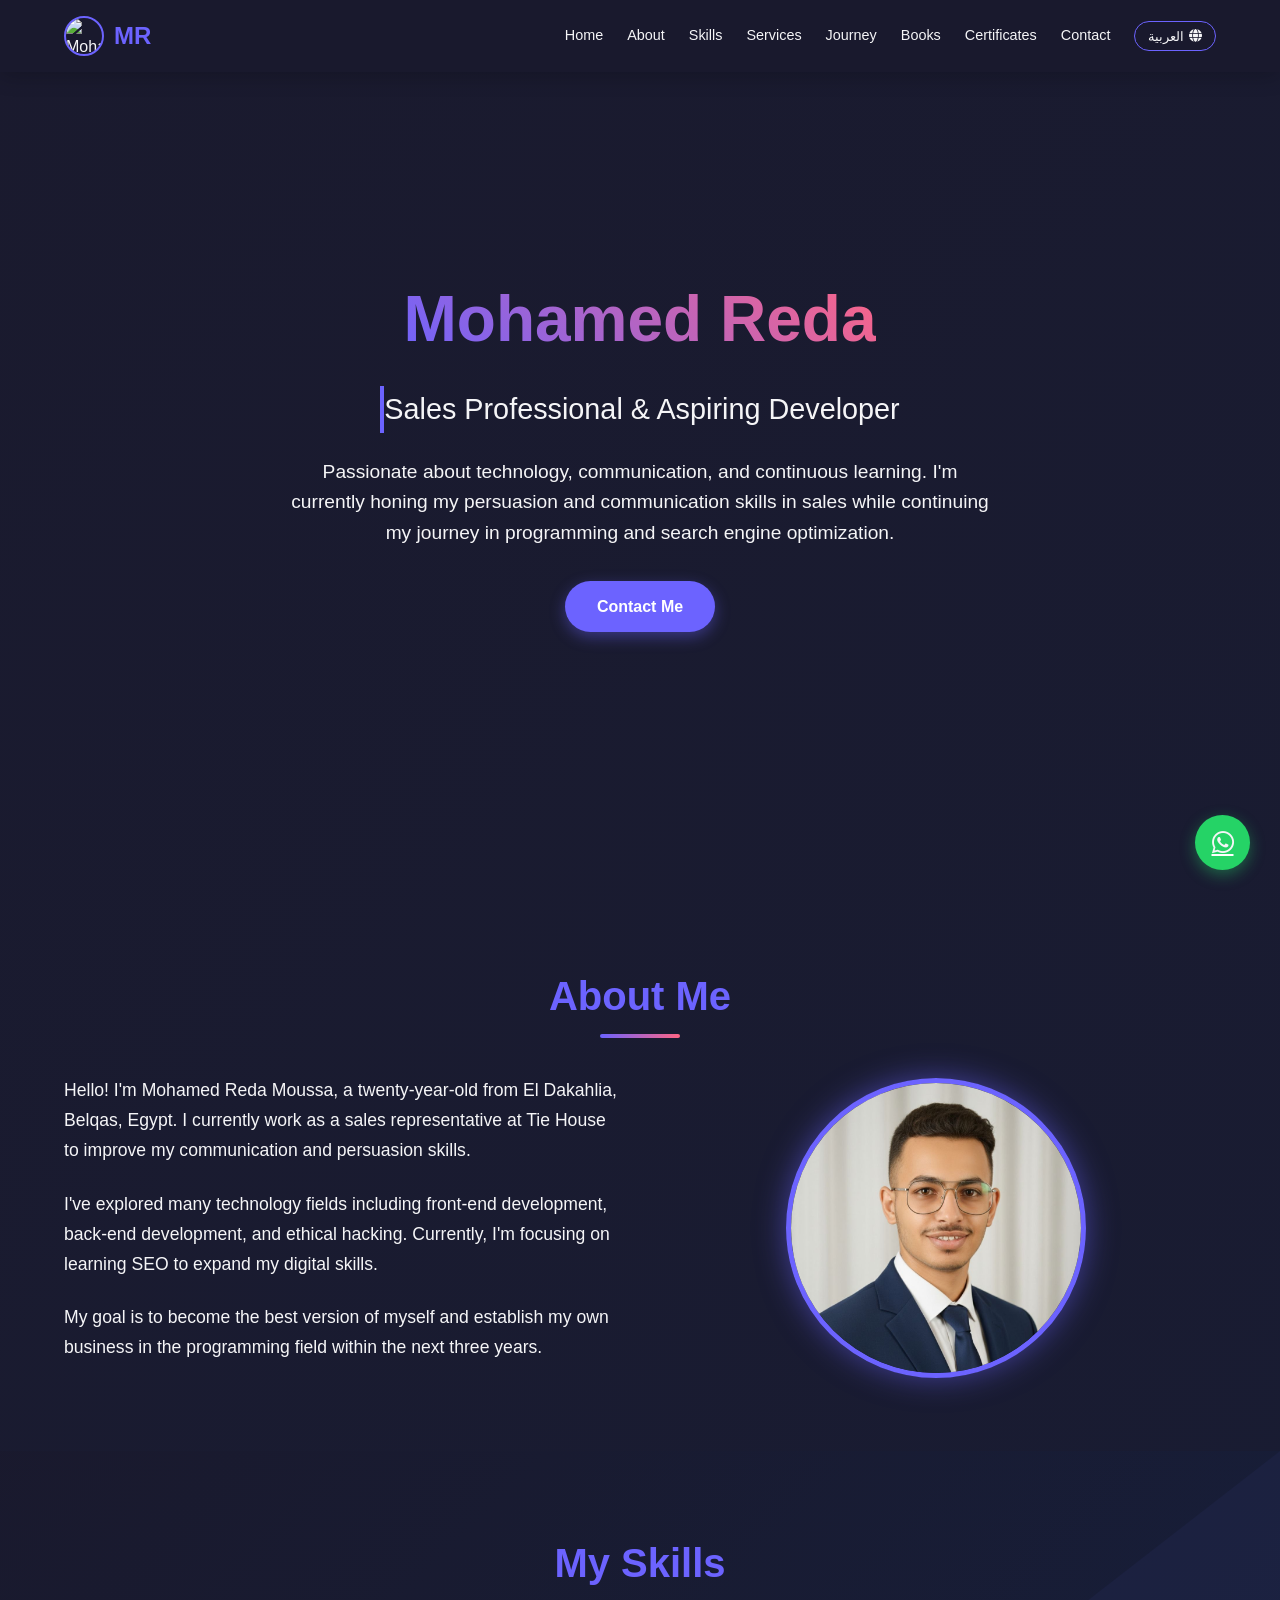
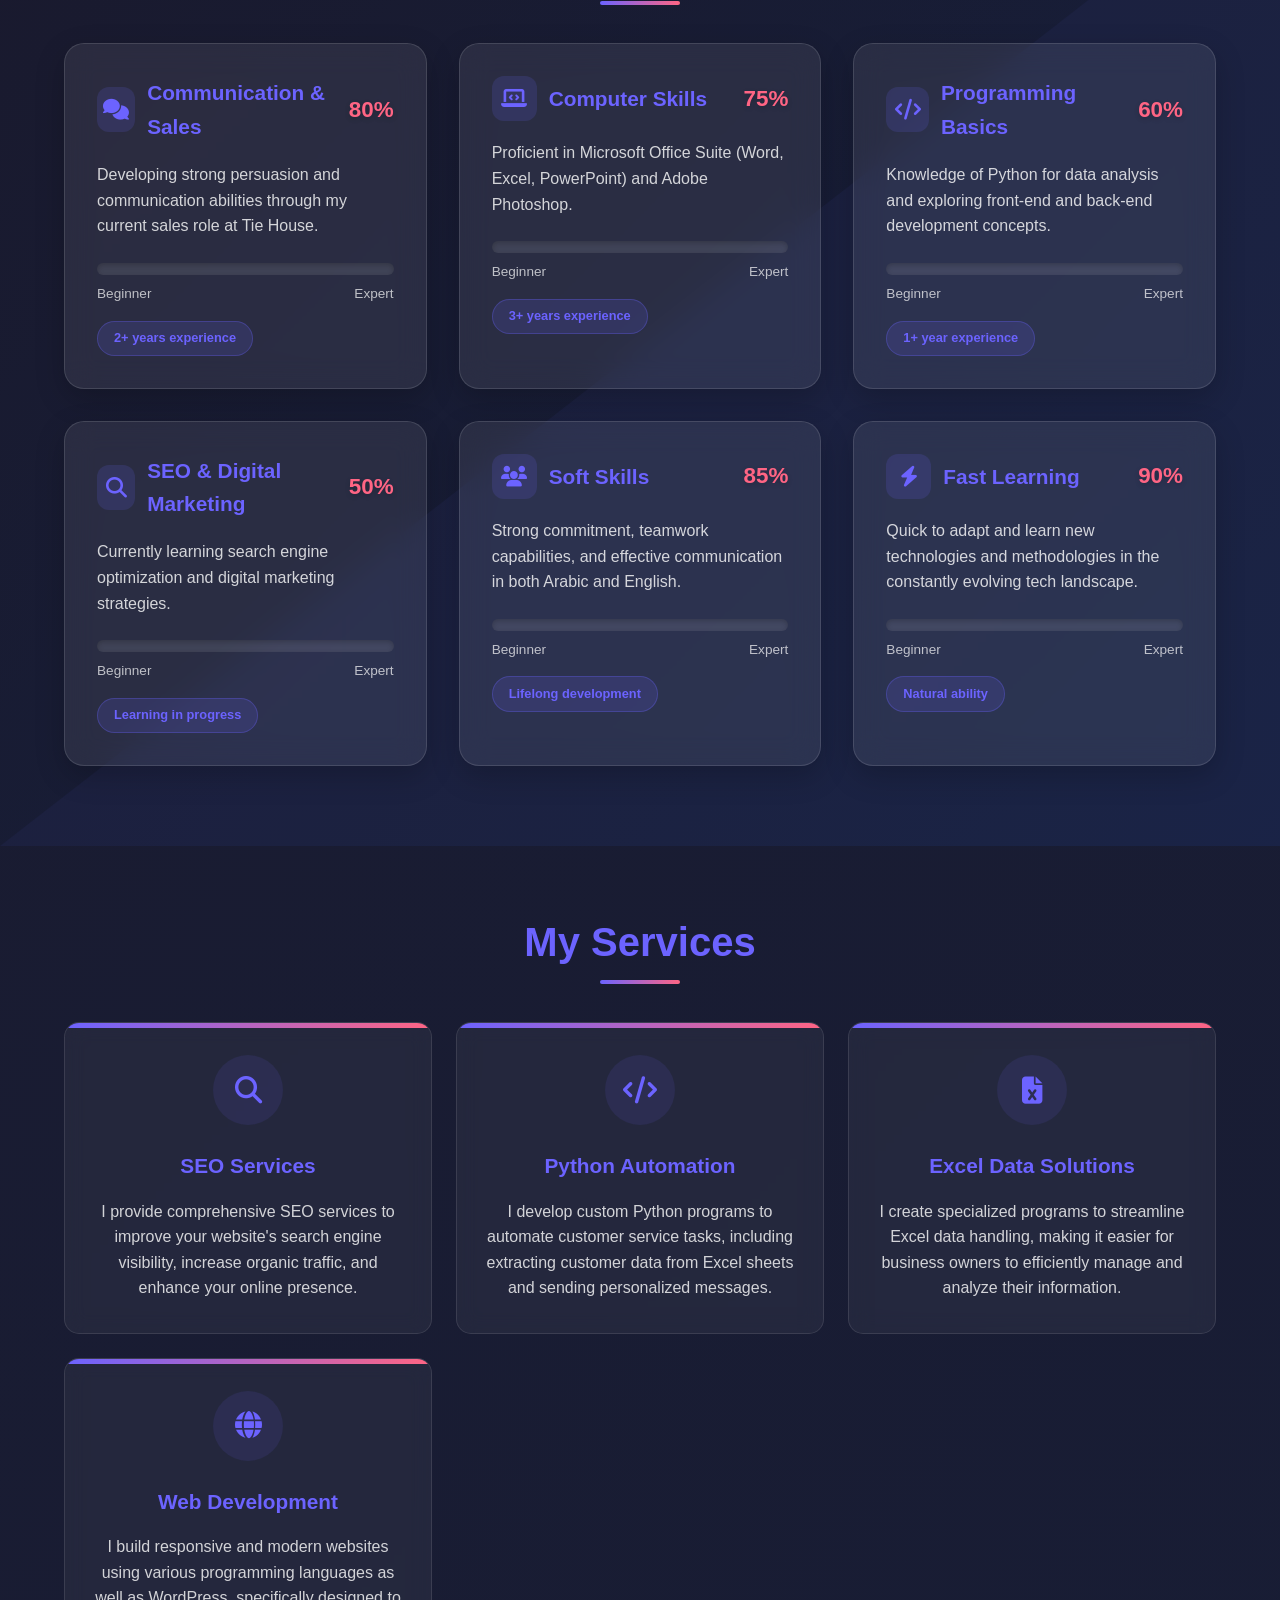
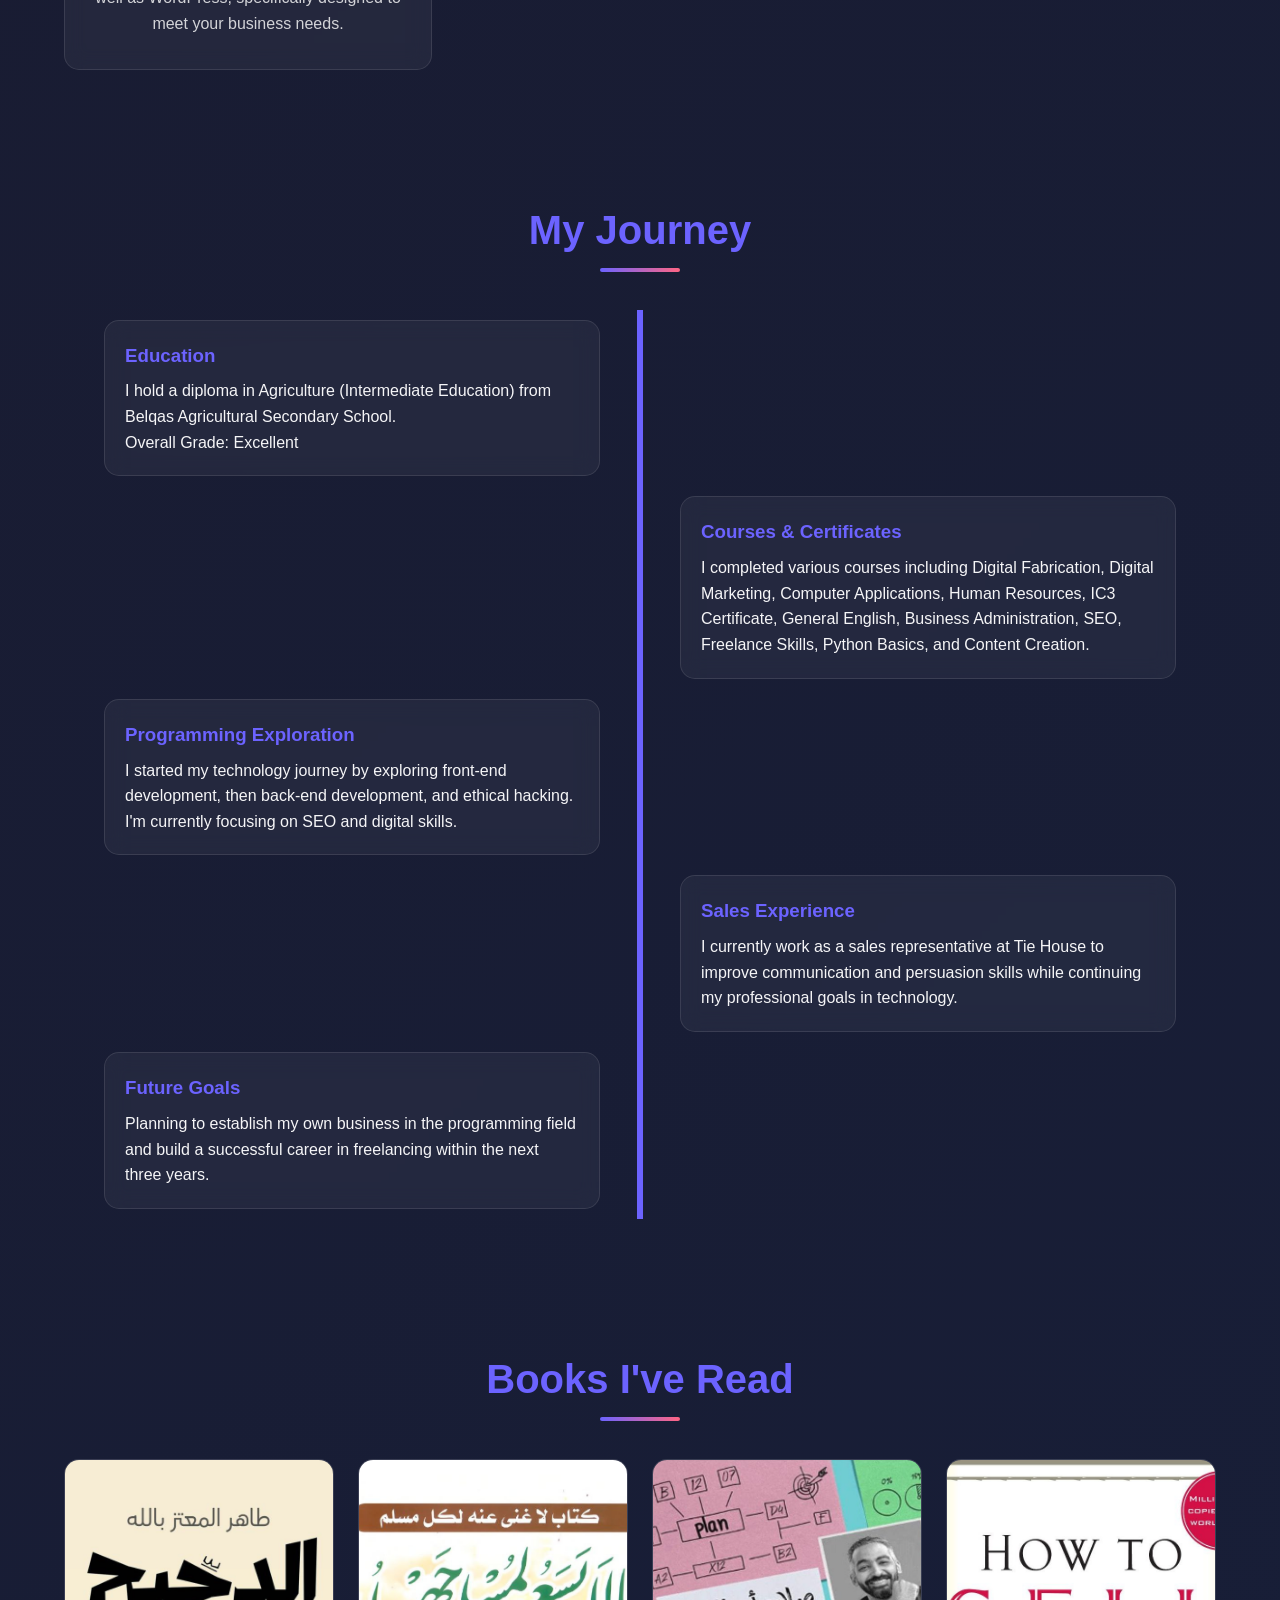
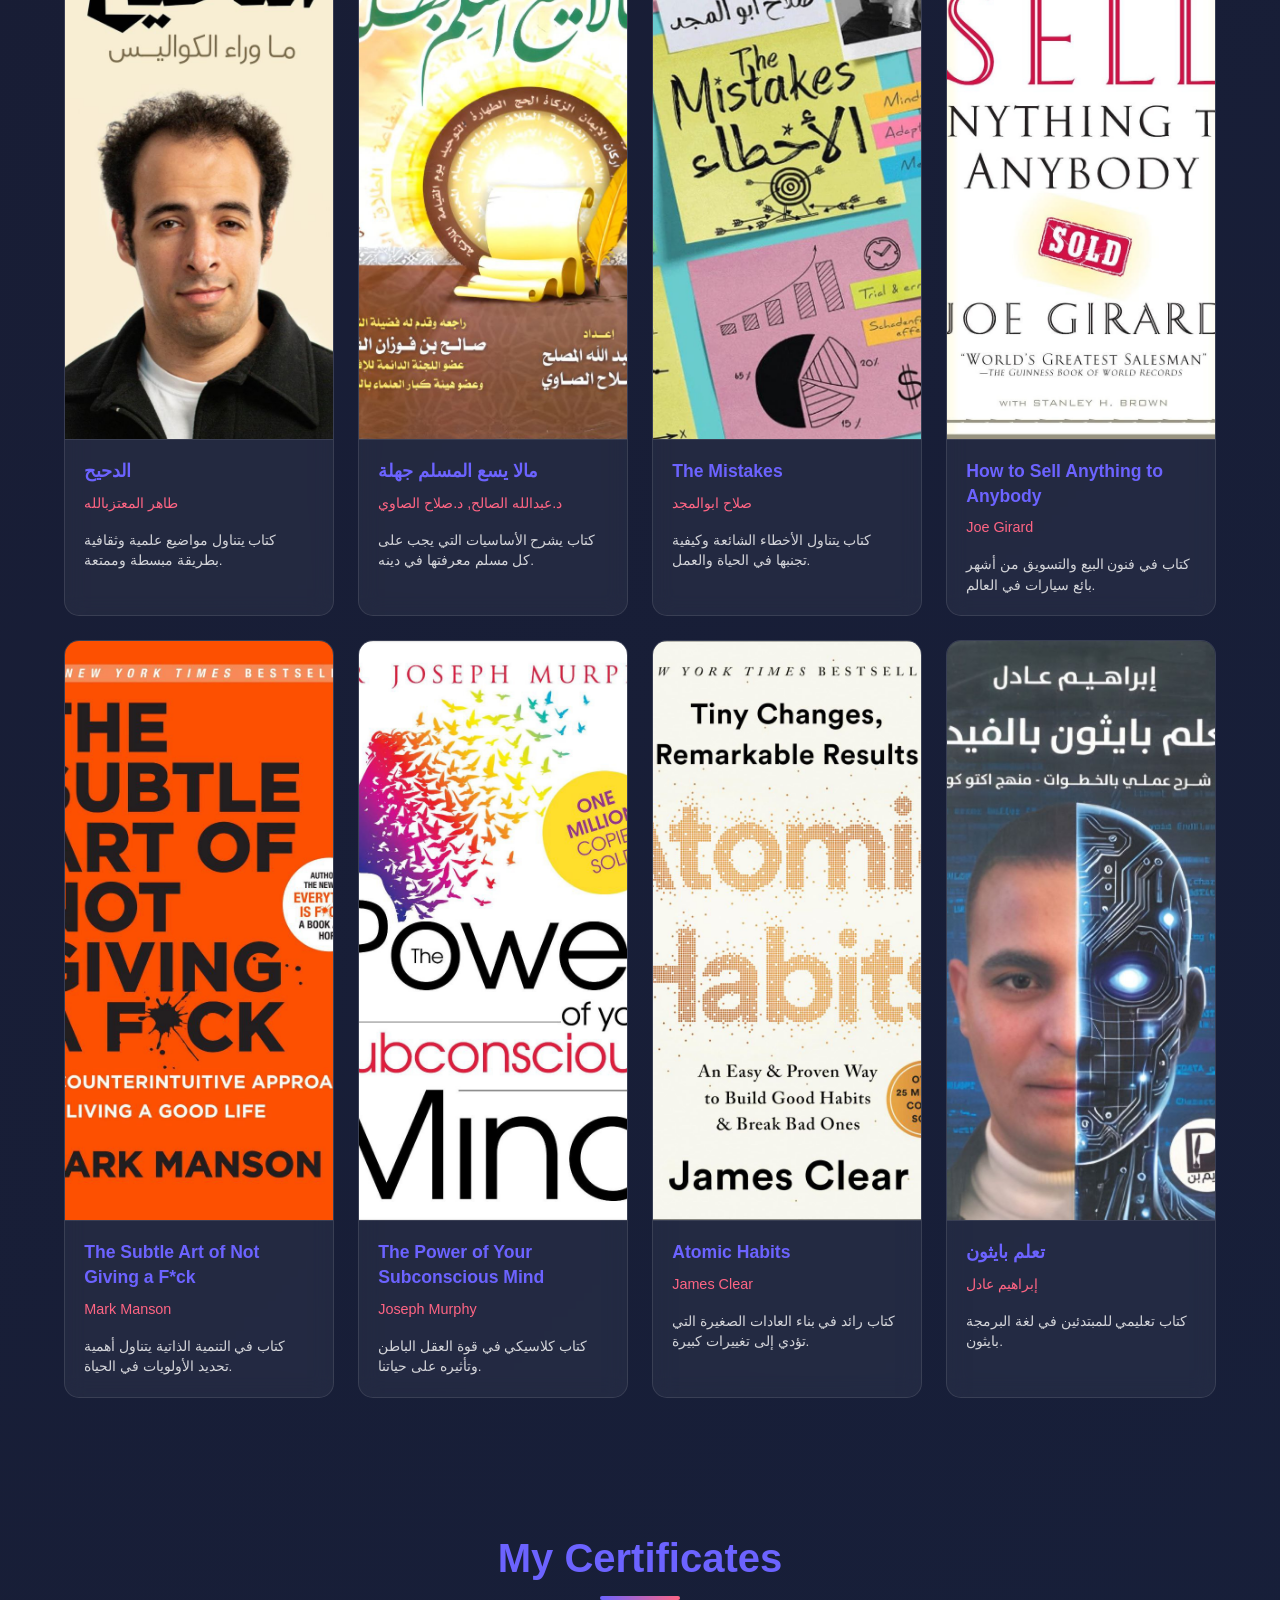
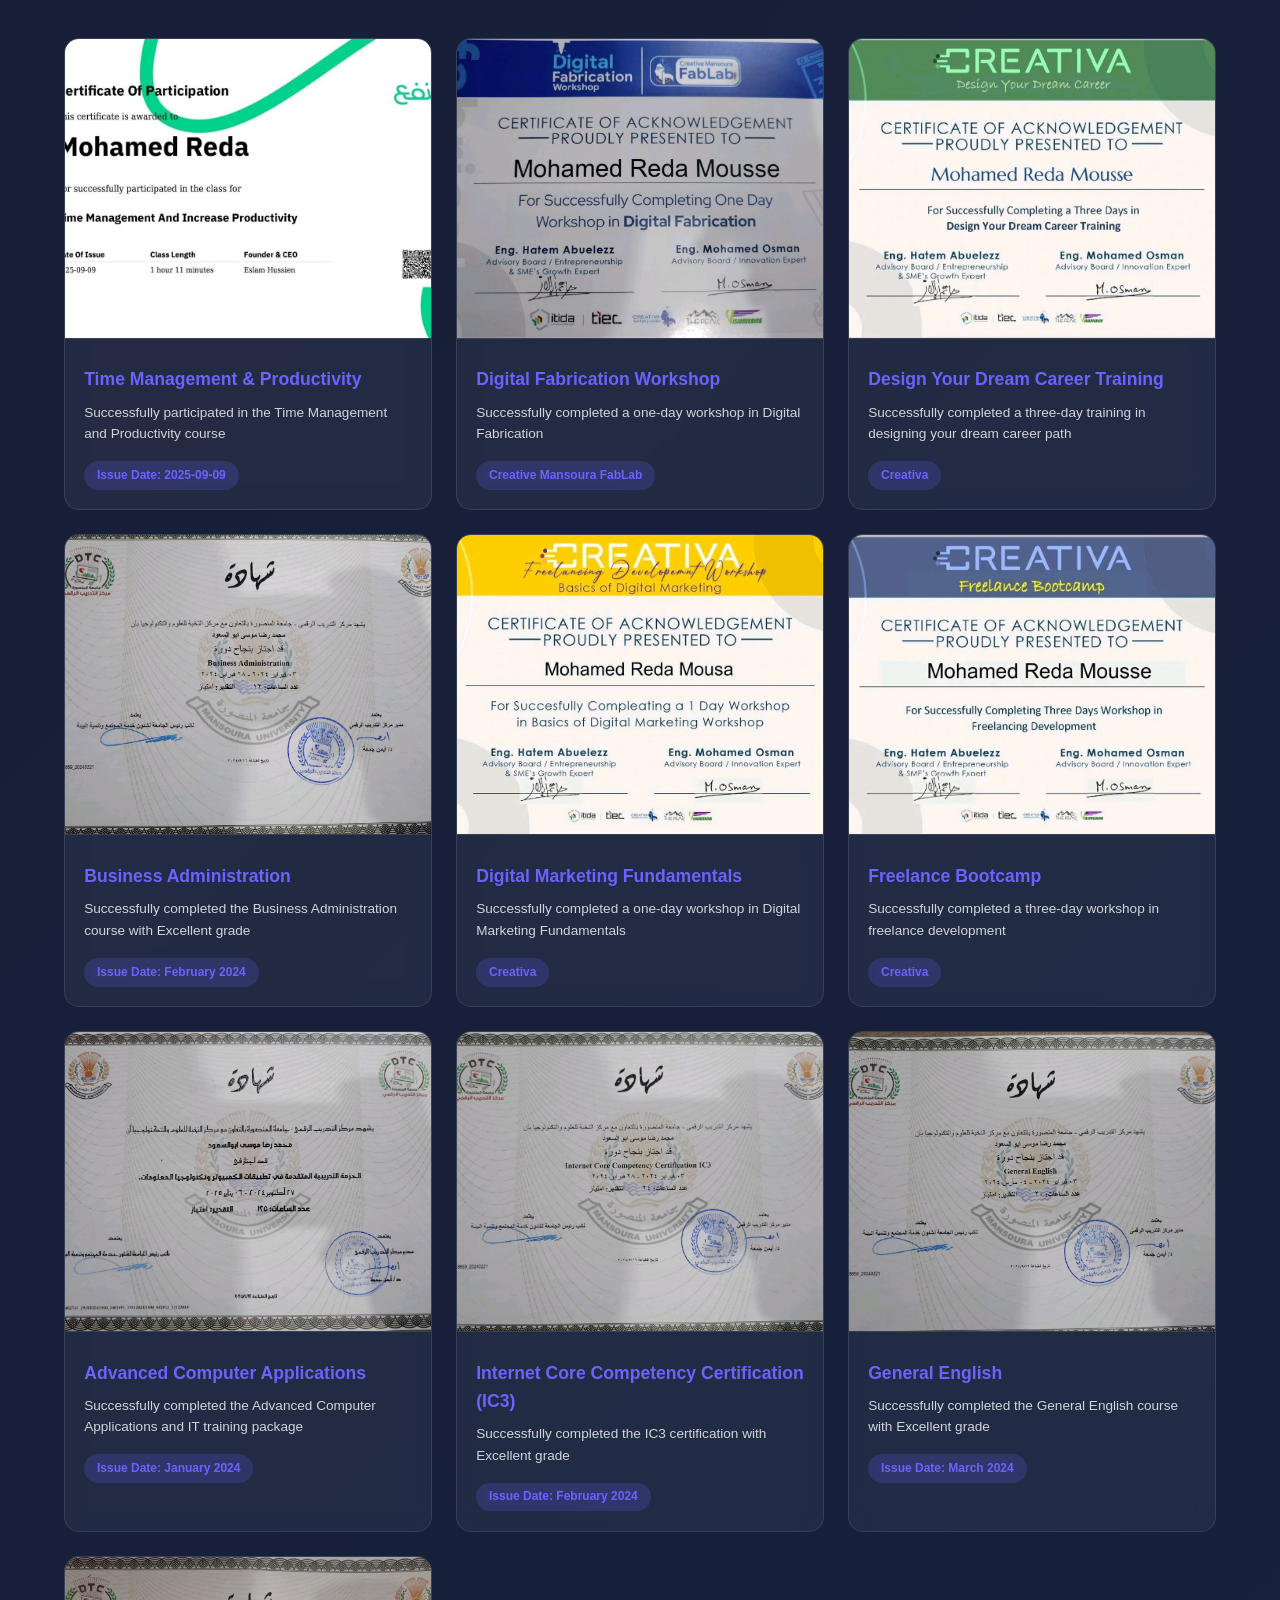
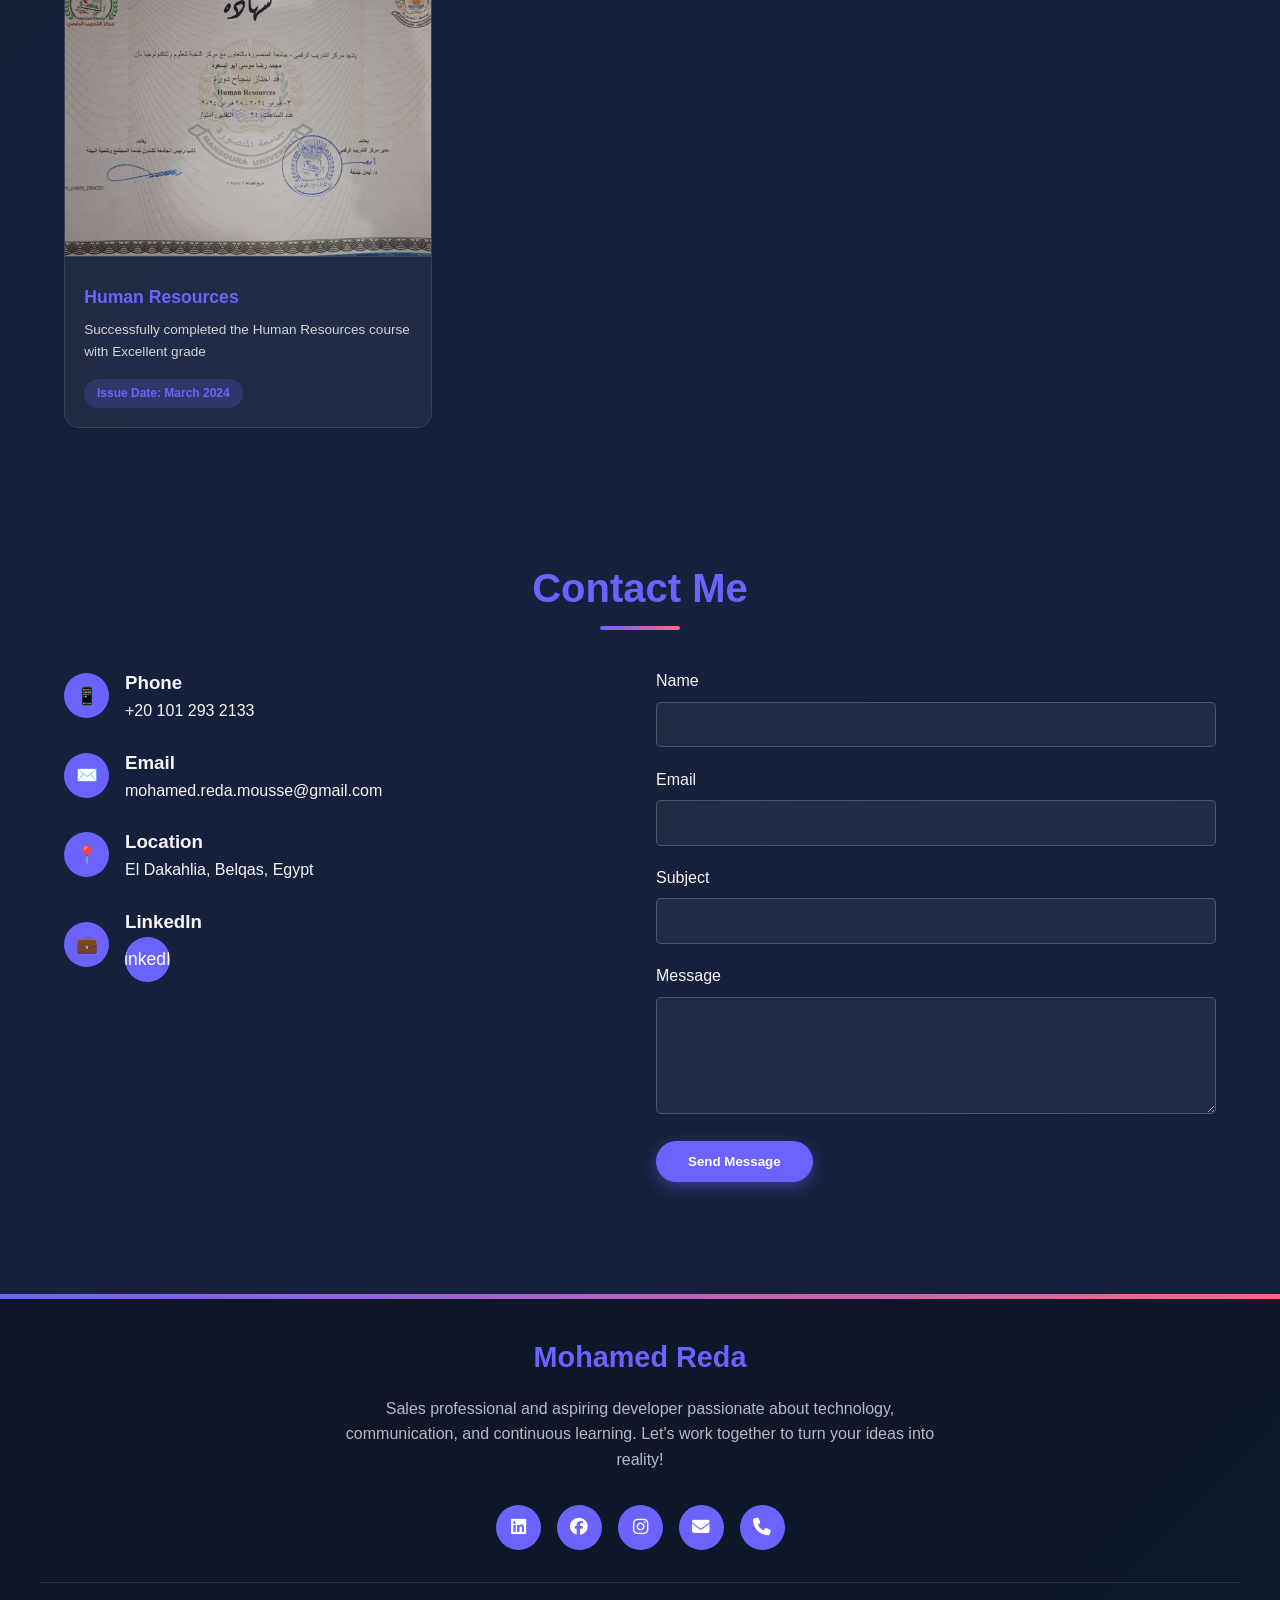
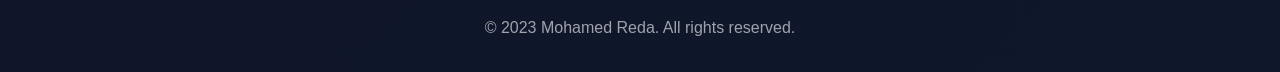
==== index.html @ 1fb22da0 "Change greeting from 'Hello World' to 'Goodbye World'" ====
<!DOCTYPE html>
<html lang="en" dir="ltr">

<head>
    <meta charset="UTF-8">
    <meta name="viewport" content="width=device-width, initial-scale=1.0">
    <meta name="description"
        content="Mohamed Reda Portfolio - Sales Professional & Aspiring Developer | SEO Services, Python Programming, Web Development">
    <meta name="keywords" content="Mohamed Reda, Sales, SEO, Python, Web Development, Programming, Egypt">
    <meta name="author" content="Mohamed Reda">
    <title>Mohamed Reda Portfolio | Sales Professional & Aspiring Developer</title>
    <link rel="stylesheet" href="https://cdnjs.cloudflare.com/ajax/libs/font-awesome/6.4.0/css/all.min.css">
    <style>
        :root {
            --primary: #6C63FF;
            --secondary: #4A44C6;
            --dark: #1a1a2e;
            --darker: #16213e;
            --light: #F5F5F7;
            --accent: #FF6584;
            --success: #4CAF50;
        }

        * {
            margin: 0;
            padding: 0;
            box-sizing: border-box;
            font-family: 'Segoe UI', Tahoma, Geneva, Verdana, sans-serif;
        }

        body {
            background: linear-gradient(135deg, var(--dark) 0%, var(--darker) 100%);
            color: var(--light);
            overflow-x: hidden;
            line-height: 1.6;
        }

        /* Particles Background */
        #particles-js {
            position: fixed;
            width: 100%;
            height: 100%;
            z-index: -1;
        }

        /* Navigation */
        nav {
            position: fixed;
            top: 0;
            width: 100%;
            display: flex;
            justify-content: space-between;
            align-items: center;
            padding: 1rem 5%;
            background: rgba(26, 26, 46, 0.95);
            backdrop-filter: blur(10px);
            z-index: 1000;
            transition: all 0.3s ease;
            box-shadow: 0 4px 20px rgba(0, 0, 0, 0.2);
        }

        .logo {
            display: flex;
            align-items: center;
            gap: 10px;
        }

        .logo-img {
            width: 40px;
            height: 40px;
            border-radius: 50%;
            object-fit: cover;
            border: 2px solid var(--primary);
        }

        .logo-text {
            font-size: 1.5rem;
            font-weight: 700;
            color: var(--primary);
        }

        .nav-links {
            display: flex;
            gap: 1.5rem;
            align-items: center;
        }

        .nav-links a {
            color: var(--light);
            text-decoration: none;
            font-weight: 500;
            transition: color 0.3s;
            position: relative;
            font-size: 0.9rem;
        }

        .nav-links a:hover {
            color: var(--primary);
        }

        .nav-links a::after {
            content: '';
            position: absolute;
            bottom: -5px;
            left: 0;
            width: 0;
            height: 2px;
            background: var(--primary);
            transition: width 0.3s;
        }

        .nav-links a:hover::after {
            width: 100%;
        }

        .language-toggle {
            background: transparent;
            border: 1px solid var(--primary);
            color: var(--light);
            padding: 0.4rem 0.8rem;
            border-radius: 20px;
            cursor: pointer;
            transition: all 0.3s;
            font-size: 0.8rem;
            display: flex;
            align-items: center;
            gap: 5px;
        }

        .language-toggle:hover {
            background: var(--primary);
            transform: scale(1.05);
        }

        .menu-toggle {
            display: none;
            flex-direction: column;
            cursor: pointer;
        }

        .menu-toggle span {
            width: 25px;
            height: 3px;
            background: var(--light);
            margin: 3px 0;
            transition: 0.3s;
        }

        /* Hero Section */
        .hero {
            height: 100vh;
            display: flex;
            flex-direction: column;
            justify-content: center;
            align-items: center;
            text-align: center;
            padding: 0 5%;
            position: relative;
        }

        .hero h1 {
            font-size: clamp(2.5rem, 5vw, 4rem);
            margin-bottom: 1rem;
            background: linear-gradient(45deg, var(--primary), var(--accent));
            -webkit-background-clip: text;
            background-clip: text;
            color: transparent;
            animation: float 3s ease-in-out infinite;
        }

        .hero h2 {
            font-size: clamp(1.2rem, 3vw, 1.8rem);
            margin-bottom: 1.5rem;
            color: var(--light);
            font-weight: 400;
        }

        .hero p {
            font-size: clamp(1rem, 2vw, 1.2rem);
            max-width: 700px;
            margin-bottom: 2rem;
            line-height: 1.6;
        }

        .cta-button {
            display: inline-block;
            padding: 0.8rem 2rem;
            background: var(--primary);
            color: white;
            text-decoration: none;
            border-radius: 30px;
            font-weight: 600;
            transition: all 0.3s;
            box-shadow: 0 5px 15px rgba(108, 99, 255, 0.4);
            border: none;
            cursor: pointer;
        }

        .cta-button:hover {
            background: var(--secondary);
            transform: translateY(-3px);
            box-shadow: 0 8px 20px rgba(108, 99, 255, 0.6);
        }

        /* Sections */
        section {
            padding: 4rem 5%;
            min-height: auto;
        }

        .section-title {
            font-size: clamp(1.8rem, 4vw, 2.5rem);
            text-align: center;
            margin-bottom: 3rem;
            color: var(--primary);
            position: relative;
        }

        .section-title::after {
            content: '';
            position: absolute;
            bottom: -10px;
            left: 50%;
            transform: translateX(-50%);
            width: 80px;
            height: 4px;
            background: linear-gradient(90deg, var(--primary), var(--accent));
            border-radius: 2px;
        }

        /* About Section */
        .about-content {
            display: flex;
            flex-wrap: wrap;
            gap: 2rem;
            align-items: center;
            justify-content: center;
        }

        .about-text {
            flex: 1;
            min-width: 300px;
        }

        .about-text p {
            margin-bottom: 1.5rem;
            line-height: 1.7;
            font-size: 1.1rem;
        }

        .about-image {
            flex: 1;
            min-width: 300px;
            text-align: center;
        }

        .profile-img {
            width: 100%;
            max-width: 300px;
            height: auto;
            aspect-ratio: 1/1;
            border-radius: 50%;
            object-fit: cover;
            border: 5px solid var(--primary);
            box-shadow: 0 0 30px rgba(108, 99, 255, 0.5);
            animation: pulse 2s infinite;
        }

        /* Skills Section - IMPROVED */
        #skills {
            padding: 5rem 5%;
            background: linear-gradient(135deg, rgba(26, 26, 46, 0.9) 0%, rgba(22, 33, 62, 0.9) 100%);
            position: relative;
            overflow: hidden;
        }

        #skills::before {
            content: '';
            position: absolute;
            top: 0;
            left: 0;
            width: 100%;
            height: 100%;
            background: url('data:image/svg+xml,<svg xmlns="http://www.w3.org/2000/svg" viewBox="0 0 1000 1000" preserveAspectRatio="none"><path fill="%236C63FF" opacity="0.05" d="M0,1000 L1000,0 L1000,1000 Z"></path></svg>');
            background-size: cover;
        }

        .skills-container {
            display: grid;
            grid-template-columns: repeat(auto-fit, minmax(320px, 1fr));
            gap: 2rem;
            position: relative;
            z-index: 1;
        }

        .skill-card {
            background: rgba(255, 255, 255, 0.08);
            border-radius: 20px;
            padding: 2rem;
            transition: all 0.4s cubic-bezier(0.175, 0.885, 0.32, 1.275);
            backdrop-filter: blur(15px);
            border: 1px solid rgba(255, 255, 255, 0.12);
            box-shadow: 0 10px 30px rgba(0, 0, 0, 0.2);
            position: relative;
            overflow: hidden;
        }

        .skill-card::before {
            content: '';
            position: absolute;
            top: 0;
            left: 0;
            width: 100%;
            height: 5px;
            background: linear-gradient(90deg, var(--primary), var(--accent));
            transform: scaleX(0);
            transform-origin: left;
            transition: transform 0.5s ease;
        }

        .skill-card:hover::before {
            transform: scaleX(1);
        }

        .skill-card:hover {
            transform: translateY(-10px) scale(1.02);
            box-shadow: 0 20px 40px rgba(0, 0, 0, 0.3);
            background: rgba(255, 255, 255, 0.12);
        }

        .skill-header {
            display: flex;
            justify-content: space-between;
            align-items: center;
            margin-bottom: 1.2rem;
        }

        .skill-title {
            display: flex;
            align-items: center;
            gap: 12px;
        }

        .skill-icon {
            width: 45px;
            height: 45px;
            background: rgba(108, 99, 255, 0.15);
            border-radius: 12px;
            display: flex;
            justify-content: center;
            align-items: center;
            font-size: 1.3rem;
            color: var(--primary);
            transition: all 0.3s;
        }

        .skill-card:hover .skill-icon {
            background: var(--primary);
            color: white;
            transform: rotate(10deg) scale(1.1);
        }

        .skill-name {
            color: var(--primary);
            font-size: 1.3rem;
            font-weight: 700;
            margin: 0;
        }

        .skill-percentage {
            font-size: 1.4rem;
            font-weight: 800;
            color: var(--accent);
            text-shadow: 0 2px 5px rgba(0, 0, 0, 0.2);
        }

        .skill-description {
            color: rgba(255, 255, 255, 0.8);
            line-height: 1.6;
            margin-bottom: 1.5rem;
            font-size: 1rem;
        }

        .skill-bar-container {
            position: relative;
            height: 12px;
            background: rgba(255, 255, 255, 0.1);
            border-radius: 10px;
            overflow: hidden;
            box-shadow: inset 0 2px 5px rgba(0, 0, 0, 0.2);
        }

        .skill-bar {
            height: 100%;
            border-radius: 10px;
            width: 0;
            transition: width 1.5s cubic-bezier(0.22, 0.61, 0.36, 1);
            position: relative;
            overflow: hidden;
        }

        .skill-bar::before {
            content: '';
            position: absolute;
            top: 0;
            left: 0;
            right: 0;
            bottom: 0;
            background-image: linear-gradient(90deg,
                    var(--primary) 0%,
                    var(--secondary) 50%,
                    var(--accent) 100%);
            border-radius: 10px;
        }

        .skill-bar::after {
            content: '';
            position: absolute;
            top: 0;
            left: -100%;
            width: 100%;
            height: 100%;
            background: linear-gradient(90deg,
                    transparent,
                    rgba(255, 255, 255, 0.4),
                    transparent);
            animation: shimmer 2s infinite;
            border-radius: 10px;
        }

        .skill-level {
            display: flex;
            justify-content: space-between;
            margin-top: 8px;
            font-size: 0.85rem;
            color: rgba(255, 255, 255, 0.7);
        }

        .skill-experience {
            display: inline-block;
            margin-top: 1rem;
            padding: 0.4rem 1rem;
            background: rgba(108, 99, 255, 0.15);
            color: var(--primary);
            border-radius: 20px;
            font-size: 0.8rem;
            font-weight: 600;
            border: 1px solid rgba(108, 99, 255, 0.3);
        }

        /* Animation for skill bar shimmer */
        @keyframes shimmer {
            0% {
                left: -100%;
            }

            100% {
                left: 100%;
            }
        }

        /* Services Section */
        .services-container {
            display: grid;
            grid-template-columns: repeat(auto-fit, minmax(280px, 1fr));
            gap: 1.5rem;
        }

        .service-card {
            background: rgba(255, 255, 255, 0.05);
            border-radius: 15px;
            padding: 2rem 1.5rem;
            transition: transform 0.3s, box-shadow 0.3s;
            backdrop-filter: blur(10px);
            border: 1px solid rgba(255, 255, 255, 0.1);
            text-align: center;
            position: relative;
            overflow: hidden;
        }

        .service-card::before {
            content: '';
            position: absolute;
            top: 0;
            left: 0;
            width: 100%;
            height: 5px;
            background: linear-gradient(90deg, var(--primary), var(--accent));
        }

        .service-card:hover {
            transform: translateY(-5px);
            box-shadow: 0 10px 20px rgba(0, 0, 0, 0.3);
        }

        .service-icon {
            width: 70px;
            height: 70px;
            background: rgba(108, 99, 255, 0.1);
            border-radius: 50%;
            display: flex;
            justify-content: center;
            align-items: center;
            margin: 0 auto 1.5rem;
            font-size: 1.7rem;
            color: var(--primary);
            transition: all 0.3s;
        }

        .service-card:hover .service-icon {
            background: var(--primary);
            color: white;
            transform: scale(1.1);
        }

        .service-card h3 {
            color: var(--primary);
            margin-bottom: 1rem;
            font-size: 1.3rem;
        }

        .service-card p {
            color: rgba(255, 255, 255, 0.8);
            line-height: 1.6;
        }

        /* Journey Section */
        .timeline {
            position: relative;
            max-width: 1200px;
            margin: 0 auto;
        }

        .timeline::after {
            content: '';
            position: absolute;
            width: 6px;
            background: var(--primary);
            top: 0;
            bottom: 0;
            left: 50%;
            margin-left: -3px;
        }

        .timeline-item {
            padding: 10px 40px;
            position: relative;
            width: 50%;
            box-sizing: border-box;
        }

        .timeline-item:nth-child(odd) {
            left: 0;
        }

        .timeline-item:nth-child(even) {
            left: 50%;
        }

        .timeline-content {
            padding: 20px;
            background: rgba(255, 255, 255, 0.05);
            border-radius: 15px;
            backdrop-filter: blur(10px);
            border: 1px solid rgba(255, 255, 255, 0.1);
            transition: transform 0.3s;
        }

        .timeline-content:hover {
            transform: scale(1.03);
        }

        .timeline-content h3 {
            color: var(--primary);
            margin-bottom: 0.5rem;
        }

        /* Books Section */
        .books-container {
            display: grid;
            grid-template-columns: repeat(auto-fill, minmax(220px, 1fr));
            gap: 1.5rem;
            margin-top: 2rem;
        }

        .book-card {
            background: rgba(255, 255, 255, 0.05);
            border-radius: 15px;
            overflow: hidden;
            transition: transform 0.3s, box-shadow 0.3s;
            backdrop-filter: blur(10px);
            border: 1px solid rgba(255, 255, 255, 0.1);
            height: 100%;
            display: flex;
            flex-direction: column;
        }

        .book-card:hover {
            transform: translateY(-5px);
            box-shadow: 0 10px 20px rgba(0, 0, 0, 0.3);
        }

        .book-img {
            width: 100%;
            height: 580px;
            object-fit: cover;
            border-bottom: 1px solid rgba(255, 255, 255, 0.1);
        }

        .book-content {
            padding: 1.2rem;
            flex-grow: 1;
            display: flex;
            flex-direction: column;
        }

        .book-content h3 {
            color: var(--primary);
            margin-bottom: 0.5rem;
            font-size: 1.1rem;
            line-height: 1.4;
        }

        .book-author {
            color: var(--accent);
            font-size: 0.9rem;
            margin-bottom: 1rem;
            font-weight: 500;
        }

        .book-description {
            color: rgba(255, 255, 255, 0.8);
            font-size: 0.85rem;
            line-height: 1.5;
            flex-grow: 1;
        }

        /* Certificates Section */
        .certificates-container {
            display: grid;
            grid-template-columns: repeat(auto-fill, minmax(280px, 1fr));
            gap: 1.5rem;
            margin-top: 2rem;
        }

        .certificate-card {
            background: rgba(255, 255, 255, 0.05);
            border-radius: 15px;
            overflow: hidden;
            transition: transform 0.3s, box-shadow 0.3s;
            backdrop-filter: blur(10px);
            border: 1px solid rgba(255, 255, 255, 0.1);
        }

        .certificate-card:hover {
            transform: translateY(-5px);
            box-shadow: 0 10px 20px rgba(0, 0, 0, 0.3);
        }

        .certificate-img {
            width: 100%;
            height: 300px;
            object-fit: cover;
            border-bottom: 1px solid rgba(255, 255, 255, 0.1);
        }

        .certificate-content {
            padding: 1.2rem;
        }

        .certificate-content h3 {
            color: var(--primary);
            margin-bottom: 0.5rem;
            font-size: 1.1rem;
        }

        .certificate-content p {
            color: rgba(255, 255, 255, 0.8);
            font-size: 0.85rem;
            margin-bottom: 1rem;
        }

        .certificate-date {
            display: inline-block;
            background: rgba(108, 99, 255, 0.2);
            color: var(--primary);
            padding: 0.3rem 0.8rem;
            border-radius: 20px;
            font-size: 0.75rem;
            font-weight: 600;
        }

        /* Contact Section */
        .contact-container {
            display: flex;
            flex-wrap: wrap;
            gap: 2rem;
            justify-content: center;
        }

        .contact-info {
            flex: 1;
            min-width: 280px;
        }

        .contact-item {
            display: flex;
            align-items: center;
            margin-bottom: 1.5rem;
            transition: transform 0.3s;
        }

        .contact-item:hover {
            transform: translateX(10px);
        }

        .contact-icon {
            width: 45px;
            height: 45px;
            background: var(--primary);
            border-radius: 50%;
            display: flex;
            justify-content: center;
            align-items: center;
            margin-right: 1rem;
            font-size: 1.1rem;
        }

        .contact-form {
            flex: 1;
            min-width: 280px;
        }

        .form-group {
            margin-bottom: 1.2rem;
        }

        .form-group label {
            display: block;
            margin-bottom: 0.5rem;
            font-weight: 500;
        }

        .form-group input,
        .form-group textarea {
            width: 100%;
            padding: 0.8rem;
            background: rgba(255, 255, 255, 0.05);
            border: 1px solid rgba(255, 255, 255, 0.2);
            border-radius: 5px;
            color: var(--light);
            font-size: 1rem;
            transition: all 0.3s;
        }

        .form-group input:focus,
        .form-group textarea:focus {
            outline: none;
            border-color: var(--primary);
            box-shadow: 0 0 10px rgba(108, 99, 255, 0.3);
        }

        /* Footer */
        footer {
            text-align: center;
            padding: 2.5rem 2rem 2rem;
            background: rgba(0, 0, 0, 0.3);
            margin-top: 3rem;
            position: relative;
            overflow: hidden;
        }

        footer::before {
            content: '';
            position: absolute;
            top: 0;
            left: 0;
            width: 100%;
            height: 5px;
            background: linear-gradient(90deg, var(--primary), var(--accent));
        }

        .footer-content {
            max-width: 1200px;
            margin: 0 auto;
        }

        .footer-logo {
            font-size: 1.8rem;
            font-weight: 700;
            color: var(--primary);
            margin-bottom: 1rem;
        }

        .footer-text {
            max-width: 600px;
            margin: 0 auto 2rem;
            color: rgba(255, 255, 255, 0.7);
            line-height: 1.6;
        }

        .social-links {
            display: flex;
            justify-content: center;
            gap: 1rem;
            margin-bottom: 2rem;
            flex-wrap: wrap;
        }

        .social-link {
            width: 45px;
            height: 45px;
            border-radius: 50%;
            background: var(--primary);
            display: flex;
            justify-content: center;
            align-items: center;
            color: white;
            text-decoration: none;
            transition: all 0.3s;
            font-size: 1.1rem;
            position: relative;
            overflow: hidden;
        }

        .social-link::before {
            content: '';
            position: absolute;
            top: 0;
            left: -100%;
            width: 100%;
            height: 100%;
            background: linear-gradient(90deg, transparent, rgba(255, 255, 255, 0.2), transparent);
            transition: left 0.5s;
        }

        .social-link:hover::before {
            left: 100%;
        }

        .social-link:hover {
            background: var(--accent);
            transform: translateY(-5px);
            box-shadow: 0 5px 15px rgba(255, 101, 132, 0.4);
        }

        .footer-bottom {
            padding-top: 2rem;
            border-top: 1px solid rgba(255, 255, 255, 0.1);
            color: rgba(255, 255, 255, 0.6);
        }

        /* WhatsApp Button */
        .whatsapp-button {
            position: fixed;
            bottom: 30px;
            right: 30px;
            width: 55px;
            height: 55px;
            background: #25D366;
            border-radius: 50%;
            display: flex;
            justify-content: center;
            align-items: center;
            color: white;
            font-size: 1.6rem;
            box-shadow: 0 5px 15px rgba(37, 211, 102, 0.4);
            cursor: pointer;
            z-index: 1000;
            transition: all 0.3s;
            animation: pulse-whatsapp 2s infinite;
        }

        .whatsapp-button:hover {
            transform: scale(1.1);
            box-shadow: 0 8px 20px rgba(37, 211, 102, 0.6);
        }

        /* Floating Action Button */
        .fab {
            position: fixed;
            bottom: 30px;
            left: 30px;
            width: 55px;
            height: 55px;
            background: var(--primary);
            border-radius: 50%;
            display: flex;
            justify-content: center;
            align-items: center;
            color: white;
            font-size: 1.4rem;
            box-shadow: 0 5px 15px rgba(108, 99, 255, 0.4);
            cursor: pointer;
            z-index: 1000;
            transition: all 0.3s;
            opacity: 0;
            visibility: hidden;
        }

        .fab.show {
            opacity: 1;
            visibility: visible;
        }

        .fab:hover {
            background: var(--accent);
            transform: scale(1.1);
        }

        /* Animations */
        @keyframes float {

            0%,
            100% {
                transform: translateY(0);
            }

            50% {
                transform: translateY(-15px);
            }
        }

        @keyframes pulse {

            0%,
            100% {
                box-shadow: 0 0 30px rgba(108, 99, 255, 0.5);
            }

            50% {
                box-shadow: 0 0 40px rgba(108, 99, 255, 0.7);
            }
        }

        @keyframes pulse-whatsapp {

            0%,
            100% {
                box-shadow: 0 0 0 0 rgba(37, 211, 102, 0.7);
            }

            70% {
                box-shadow: 0 0 0 12px rgba(37, 211, 102, 0);
            }
        }

        @keyframes move {
            0% {
                background-position: 0 0;
            }

            100% {
                background-position: 20px 20px;
            }
        }

        /* Typewriter Effect */
        .typewriter {
            overflow: hidden;
            border-left: .15em solid var(--primary);
            white-space: nowrap;
            margin: 0 auto;
            animation: typing 3.5s steps(40, end), blink-caret .75s step-end infinite;
        }

        @keyframes typing {
            from {
                width: 0
            }

            to {
                width: 100%
            }
        }

        @keyframes blink-caret {

            from,
            to {
                border-color: transparent
            }

            50% {
                border-color: var(--primary);
            }
        }

        /* Responsive */
        @media (max-width: 992px) {
            .timeline::after {
                left: 31px;
            }

            .timeline-item {
                width: 100%;
                padding-left: 70px;
                padding-right: 25px;
            }

            .timeline-item:nth-child(even) {
                left: 0;
            }
        }

        @media (max-width: 768px) {
            nav {
                padding: 1rem 5%;
            }

            .nav-links {
                position: fixed;
                top: 70px;
                left: -100%;
                width: 80%;
                height: calc(100vh - 70px);
                background: rgba(26, 26, 46, 0.98);
                flex-direction: column;
                align-items: center;
                justify-content: flex-start;
                padding-top: 2rem;
                transition: left 0.3s ease;
                gap: 1.5rem;
            }

            .nav-links.active {
                left: 0;
            }

            .menu-toggle {
                display: flex;
            }

            .menu-toggle.active span:nth-child(1) {
                transform: rotate(-45deg) translate(-5px, 6px);
            }

            .menu-toggle.active span:nth-child(2) {
                opacity: 0;
            }

            .menu-toggle.active span:nth-child(3) {
                transform: rotate(45deg) translate(-5px, -6px);
            }

            section {
                padding: 3rem 5%;
            }

            .about-content {
                flex-direction: column-reverse;
            }

            .profile-img {
                max-width: 250px;
            }

            .whatsapp-button {
                bottom: 100px;
                right: 20px;
                width: 50px;
                height: 50px;
                font-size: 1.4rem;
            }

            .fab {
                left: 20px;
                width: 50px;
                height: 50px;
                font-size: 1.2rem;
            }

            .books-container,
            .certificates-container,
            .services-container {
                grid-template-columns: 1fr;
            }

            /* Skills Section - Mobile Improvements */
            .skills-container {
                grid-template-columns: 1fr;
                gap: 1.5rem;
            }

            .skill-card {
                padding: 1.5rem;
            }

            .skill-header {
                flex-direction: column;
                align-items: flex-start;
                gap: 10px;
            }

            .skill-percentage {
                align-self: flex-end;
            }
        }

        @media (max-width: 480px) {
            .hero {
                padding: 0 3%;
            }

            section {
                padding: 2.5rem 3%;
            }

            .skills-container,
            .services-container {
                grid-template-columns: 1fr;
            }

            .skill-card,
            .service-card {
                padding: 1.2rem;
            }

            .contact-container {
                flex-direction: column;
            }

            .contact-info,
            .contact-form {
                width: 100%;
            }
        }
    </style>
</head>

<body>
    <!-- Particles Background -->
    <div id="particles-js"></div>

    <!-- Navigation -->
    <nav>
        <div class="logo">
            <img src="https://media.licdn.com/dms/image/v2/D4D03AQF1tOHZBWlEMA/profile-displayphoto-scale_200_200/B4DZlsdKdXJQAY-/0/1758461210926?e=2147483647&v=beta&t=RE8QwMxcJZ6rT68T4whw5kIRxgQIPDFeF7q6F8LahIo"
                alt="Mohamed Reda" class="logo-img" loading="lazy">
            <div class="logo-text">MR</div>
        </div>
        <div class="nav-links">
            <a href="#home" data-key="home">Home</a>
            <a href="#about" data-key="about">About</a>
            <a href="#skills" data-key="skills">Skills</a>
            <a href="#services" data-key="services">Services</a>
            <a href="#journey" data-key="journey">Journey</a>
            <a href="#books" data-key="books">Books</a>
            <a href="#certificates" data-key="certificates">Certificates</a>
            <a href="#contact" data-key="contact">Contact</a>
            <button class="language-toggle" id="languageToggle">
                <span id="languageText">العربية</span>
                <i class="fas fa-globe"></i>
            </button>
        </div>
        <div class="menu-toggle" id="menuToggle">
            <span></span>
            <span></span>
            <span></span>
        </div>
    </nav>

    <!-- Hero Section -->
    <section id="home" class="hero">
        <h1>Mohamed Reda</h1>
        <h2 class="typewriter" data-key="heroTitle">Sales Professional & Aspiring Developer</h2>
        <p data-key="heroDescription">Passionate about technology, communication, and continuous learning. I'm currently
            honing my persuasion and communication skills in sales while continuing my journey in programming and search
            engine optimization.</p>
        <a href="#contact" class="cta-button" data-key="contactMe">Contact Me</a>
    </section>

    <!-- About Section -->
    <section id="about">
        <h2 class="section-title" data-key="aboutTitle">About Me</h2>
        <div class="about-content">
            <div class="about-text">
                <p data-key="aboutText1">Hello! I'm Mohamed Reda Moussa, a twenty-year-old from El Dakahlia, Belqas,
                    Egypt. I currently work as a sales representative at Tie House to improve my communication and
                    persuasion skills.</p>
                <p data-key="aboutText2">I've explored many technology fields including front-end development, back-end
                    development, and ethical hacking. Currently, I'm focusing on learning SEO to expand my digital
                    skills.</p>
                <p data-key="aboutText3">My goal is to become the best version of myself and establish my own business
                    in the programming field within the next three years.</p>
            </div>
            <div class="about-image">
                <img src="images/mohamed.jpg" alt="Mohamed Reda" class="profile-img" loading="lazy">
            </div>
        </div>
    </section>

    <!-- Skills Section - IMPROVED -->
    <section id="skills">
        <h2 class="section-title" data-key="skillsTitle">My Skills</h2>
        <div class="skills-container">
            <div class="skill-card">
                <div class="skill-header">
                    <div class="skill-title">
                        <div class="skill-icon">
                            <i class="fas fa-comments"></i>
                        </div>
                        <h3 class="skill-name" data-key="skill1Title">Communication & Sales</h3>
                    </div>
                    <div class="skill-percentage">80%</div>
                </div>
                <p class="skill-description" data-key="skill1Desc">Developing strong persuasion and communication
                    abilities through my current sales role at Tie House.</p>
                <div class="skill-bar-container">
                    <div class="skill-bar" data-width="80"></div>
                </div>
                <div class="skill-level">
                    <span>Beginner</span>
                    <span>Expert</span>
                </div>
                <span class="skill-experience">2+ years experience</span>
            </div>

            <div class="skill-card">
                <div class="skill-header">
                    <div class="skill-title">
                        <div class="skill-icon">
                            <i class="fas fa-laptop-code"></i>
                        </div>
                        <h3 class="skill-name" data-key="skill2Title">Computer Skills</h3>
                    </div>
                    <div class="skill-percentage">75%</div>
                </div>
                <p class="skill-description" data-key="skill2Desc">Proficient in Microsoft Office Suite (Word, Excel,
                    PowerPoint) and Adobe Photoshop.</p>
                <div class="skill-bar-container">
                    <div class="skill-bar" data-width="75"></div>
                </div>
                <div class="skill-level">
                    <span>Beginner</span>
                    <span>Expert</span>
                </div>
                <span class="skill-experience">3+ years experience</span>
            </div>

            <div class="skill-card">
                <div class="skill-header">
                    <div class="skill-title">
                        <div class="skill-icon">
                            <i class="fas fa-code"></i>
                        </div>
                        <h3 class="skill-name" data-key="skill3Title">Programming Basics</h3>
                    </div>
                    <div class="skill-percentage">60%</div>
                </div>
                <p class="skill-description" data-key="skill3Desc">Knowledge of Python for data analysis and exploring
                    front-end and back-end development concepts.</p>
                <div class="skill-bar-container">
                    <div class="skill-bar" data-width="60"></div>
                </div>
                <div class="skill-level">
                    <span>Beginner</span>
                    <span>Expert</span>
                </div>
                <span class="skill-experience">1+ year experience</span>
            </div>

            <div class="skill-card">
                <div class="skill-header">
                    <div class="skill-title">
                        <div class="skill-icon">
                            <i class="fas fa-search"></i>
                        </div>
                        <h3 class="skill-name" data-key="skill4Title">SEO & Digital Marketing</h3>
                    </div>
                    <div class="skill-percentage">50%</div>
                </div>
                <p class="skill-description" data-key="skill4Desc">Currently learning search engine optimization and
                    digital marketing strategies.</p>
                <div class="skill-bar-container">
                    <div class="skill-bar" data-width="50"></div>
                </div>
                <div class="skill-level">
                    <span>Beginner</span>
                    <span>Expert</span>
                </div>
                <span class="skill-experience">Learning in progress</span>
            </div>

            <div class="skill-card">
                <div class="skill-header">
                    <div class="skill-title">
                        <div class="skill-icon">
                            <i class="fas fa-users"></i>
                        </div>
                        <h3 class="skill-name" data-key="skill5Title">Soft Skills</h3>
                    </div>
                    <div class="skill-percentage">85%</div>
                </div>
                <p class="skill-description" data-key="skill5Desc">Strong commitment, teamwork capabilities, and
                    effective communication in both Arabic and English.</p>
                <div class="skill-bar-container">
                    <div class="skill-bar" data-width="85"></div>
                </div>
                <div class="skill-level">
                    <span>Beginner</span>
                    <span>Expert</span>
                </div>
                <span class="skill-experience">Lifelong development</span>
            </div>

            <div class="skill-card">
                <div class="skill-header">
                    <div class="skill-title">
                        <div class="skill-icon">
                            <i class="fas fa-bolt"></i>
                        </div>
                        <h3 class="skill-name" data-key="skill6Title">Fast Learning</h3>
                    </div>
                    <div class="skill-percentage">90%</div>
                </div>
                <p class="skill-description" data-key="skill6Desc">Quick to adapt and learn new technologies and
                    methodologies in the constantly evolving tech landscape.</p>
                <div class="skill-bar-container">
                    <div class="skill-bar" data-width="90"></div>
                </div>
                <div class="skill-level">
                    <span>Beginner</span>
                    <span>Expert</span>
                </div>
                <span class="skill-experience">Natural ability</span>
            </div>
        </div>
    </section>

    <!-- باقي الأقسام تبقى كما هي -->
    <!-- Services Section -->
    <section id="services">
        <h2 class="section-title" data-key="servicesTitle">My Services</h2>
        <div class="services-container">
            <div class="service-card">
                <div class="service-icon">
                    <i class="fas fa-search"></i>
                </div>
                <h3 data-key="service1Title">SEO Services</h3>
                <p data-key="service1Desc">I provide comprehensive SEO services to improve your website's search engine
                    visibility, increase organic traffic, and enhance your online presence.</p>
            </div>
            <div class="service-card">
                <div class="service-icon">
                    <i class="fas fa-code"></i>
                </div>
                <h3 data-key="service2Title">Python Automation</h3>
                <p data-key="service2Desc">I develop custom Python programs to automate customer service tasks,
                    including extracting customer data from Excel sheets and sending personalized messages.</p>
            </div>
            <div class="service-card">
                <div class="service-icon">
                    <i class="fas fa-file-excel"></i>
                </div>
                <h3 data-key="service3Title">Excel Data Solutions</h3>
                <p data-key="service3Desc">I create specialized programs to streamline Excel data handling, making it
                    easier for business owners to efficiently manage and analyze their information.</p>
            </div>
            <div class="service-card">
                <div class="service-icon">
                    <i class="fas fa-globe"></i>
                </div>
                <h3 data-key="service4Title">Web Development</h3>
                <p data-key="service4Desc">I build responsive and modern websites using various programming languages as
                    well as WordPress, specifically designed to meet your business needs.</p>
            </div>
        </div>
    </section>

    <!-- Journey Section -->
    <section id="journey">
        <h2 class="section-title" data-key="journeyTitle">My Journey</h2>
        <div class="timeline">
            <div class="timeline-item">
                <div class="timeline-content">
                    <h3 data-key="journey1Title">Education</h3>
                    <p data-key="journey1Desc">I hold a diploma in Agriculture (Intermediate Education) from Belqas
                        Agricultural Secondary School.</p>
                    <p data-key="journey1Grade">Overall Grade: Excellent</p>
                </div>
            </div>
            <div class="timeline-item">
                <div class="timeline-content">
                    <h3 data-key="journey2Title">Courses & Certificates</h3>
                    <p data-key="journey2Desc">I completed various courses including Digital Fabrication, Digital
                        Marketing, Computer Applications, Human Resources, IC3 Certificate, General English, Business
                        Administration, SEO, Freelance Skills, Python Basics, and Content Creation.</p>
                </div>
            </div>
            <div class="timeline-item">
                <div class="timeline-content">
                    <h3 data-key="journey3Title">Programming Exploration</h3>
                    <p data-key="journey3Desc">I started my technology journey by exploring front-end development, then
                        back-end development, and ethical hacking. I'm currently focusing on SEO and digital skills.</p>
                </div>
            </div>
            <div class="timeline-item">
                <div class="timeline-content">
                    <h3 data-key="journey4Title">Sales Experience</h3>
                    <p data-key="journey4Desc">I currently work as a sales representative at Tie House to improve
                        communication and persuasion skills while continuing my professional goals in technology.</p>
                </div>
            </div>
            <div class="timeline-item">
                <div class="timeline-content">
                    <h3 data-key="journey5Title">Future Goals</h3>
                    <p data-key="journey5Desc">Planning to establish my own business in the programming field and build
                        a successful career in freelancing within the next three years.</p>
                </div>
            </div>
        </div>
    </section>

    <!-- Books Section -->
    <section id="books">
        <h2 class="section-title" data-key="booksTitle">Books I've Read</h2>
        <div class="books-container">
            <div class="book-card">
                <img src="images/Al Dahih.jpg" alt="الدحيح" class="book-img" loading="lazy">
                <div class="book-content">
                    <h3 data-key="book1Title">الدحيح</h3>
                    <div class="book-author" data-key="book1Author">طاهر المعتزبالله</div>
                    <p class="book-description" data-key="book1Desc">كتاب يتناول مواضيع علمية وثقافية بطريقة مبسطة
                        وممتعة.</p>
                </div>
            </div>
            <div class="book-card">
                <img src="images/What a Muslim cannot afford to be ignorant of.jpg" alt="مالا يسع المسلم جهلة"
                    class="book-img" loading="lazy">
                <div class="book-content">
                    <h3 data-key="book2Title">مالا يسع المسلم جهلة</h3>
                    <div class="book-author" data-key="book2Author">د.عبدالله الصالح, د.صلاح الصاوي</div>
                    <p class="book-description" data-key="book2Desc">كتاب يشرح الأساسيات التي يجب على كل مسلم معرفتها في
                        دينه.</p>
                </div>
            </div>
            <div class="book-card">
                <img src="images/The Mistakes.jpg" alt="the mistakes" class="book-img" loading="lazy">
                <div class="book-content">
                    <h3 data-key="book3Title">The Mistakes</h3>
                    <div class="book-author" data-key="book3Author">صلاح ابوالمجد</div>
                    <p class="book-description" data-key="book3Desc">كتاب يتناول الأخطاء الشائعة وكيفية تجنبها في الحياة
                        والعمل.</p>
                </div>
            </div>
            <div class="book-card">
                <img src="images/HOW TO SELL ANYTHING TO ANYBODY.jpg" alt="how to sell anything to anybody"
                    class="book-img" loading="lazy">
                <div class="book-content">
                    <h3 data-key="book4Title">How to Sell Anything to Anybody</h3>
                    <div class="book-author" data-key="book4Author">Joe Girard</div>
                    <p class="book-description" data-key="book4Desc">كتاب في فنون البيع والتسويق من أشهر بائع سيارات في
                        العالم.</p>
                </div>
            </div>
            <div class="book-card">
                <img src="images/THE SUBTLE ART OF NOT GIVING A FCK.jpg" alt="the subtle art of not giving a f*ck"
                    class="book-img" loading="lazy">
                <div class="book-content">
                    <h3 data-key="book5Title">The Subtle Art of Not Giving a F*ck</h3>
                    <div class="book-author" data-key="book5Author">Mark Manson</div>
                    <p class="book-description" data-key="book5Desc">كتاب في التنمية الذاتية يتناول أهمية تحديد
                        الأولويات في الحياة.</p>
                </div>
            </div>
            <div class="book-card">
                <img src="images/The Power of your subconscious Mind.jpg" alt="the power of your subconscious mind"
                    class="book-img">
                <div class="book-content" loading="lazy">
                    <h3 data-key="book6Title">The Power of Your Subconscious Mind</h3>
                    <div class="book-author" data-key="book6Author">Joseph Murphy</div>
                    <p class="book-description" data-key="book6Desc">كتاب كلاسيكي في قوة العقل الباطن وتأثيره على
                        حياتنا.</p>
                </div>
            </div>
            <div class="book-card">
                <img src="images/Atomic Habits.jpg" alt="atomic habits" class="book-img" loading="lazy">
                <div class="book-content">
                    <h3 data-key="book7Title">Atomic Habits</h3>
                    <div class="book-author" data-key="book7Author">James Clear</div>
                    <p class="book-description" data-key="book7Desc">كتاب رائد في بناء العادات الصغيرة التي تؤدي إلى
                        تغييرات كبيرة.</p>
                </div>
            </div>
            <div class="book-card">
                <img src="images/Learn Python.jpg" alt="تعلم بايثون" class="book-img" loading="lazy">
                <div class="book-content">
                    <h3 data-key="book8Title">تعلم بايثون</h3>
                    <div class="book-author" data-key="book8Author">إبراهيم عادل</div>
                    <p class="book-description" data-key="book8Desc">كتاب تعليمي للمبتدئين في لغة البرمجة بايثون.</p>
                </div>
            </div>
        </div>
    </section>

    <!-- Certificates Section -->
    <section id="certificates">
        <h2 class="section-title" data-key="certificatesTitle">My Certificates</h2>
        <div class="certificates-container">
            <div class="certificate-card">
                <img src="images/Time Management.jpg" alt="Time Management Certificate" class="certificate-img" loading="lazy">
                <div class="certificate-content">
                    <h3 data-key="cert1Title">Time Management & Productivity</h3>
                    <p data-key="cert1Desc">Successfully participated in the Time Management and Productivity course</p>
                    <span class="certificate-date" data-key="cert1Date">Issue Date: 2025-09-09</span>
                </div>
            </div>
            <div class="certificate-card">
                <img src="images/Digital Fabrication Workshop.jpg" alt="Digital Fabrication Workshop"
                    class="certificate-img" loading="lazy">
                <div class="certificate-content">
                    <h3 data-key="cert2Title">Digital Fabrication Workshop</h3>
                    <p data-key="cert2Desc">Successfully completed a one-day workshop in Digital Fabrication</p>
                    <span class="certificate-date" data-key="cert2Org">Creative Mansoura FabLab</span>
                </div>
            </div>
            <div class="certificate-card">
                <img src="images/Design Your Dream Career.jpg" alt="Design Your Dream Career" class="certificate-img" loading="lazy">
                <div class="certificate-content">
                    <h3 data-key="cert3Title">Design Your Dream Career Training</h3>
                    <p data-key="cert3Desc">Successfully completed a three-day training in designing your dream career
                        path</p>
                    <span class="certificate-date" data-key="cert3Org">Creativa</span>
                </div>
            </div>
            <div class="certificate-card">
                <img src="images/Business Administration.jpg" alt="Business Administration" class="certificate-img" loading="lazy">
                <div class="certificate-content">
                    <h3 data-key="cert4Title">Business Administration</h3>
                    <p data-key="cert4Desc">Successfully completed the Business Administration course with Excellent
                        grade</p>
                    <span class="certificate-date" data-key="cert4Date">Issue Date: February 2024</span>
                </div>
            </div>
            <div class="certificate-card">
                <img src="images/Digital Marketing.jpg" alt="Digital Marketing" class="certificate-img" loading="lazy">
                <div class="certificate-content">
                    <h3 data-key="cert5Title">Digital Marketing Fundamentals</h3>
                    <p data-key="cert5Desc">Successfully completed a one-day workshop in Digital Marketing Fundamentals
                    </p>
                    <span class="certificate-date" data-key="cert5Org">Creativa</span>
                </div>
            </div>
            <div class="certificate-card">
                <img src="images/Freelance Bootcamp.jpg" alt="Freelance Bootcamp" class="certificate-img" loading="lazy">
                <div class="certificate-content">
                    <h3 data-key="cert6Title">Freelance Bootcamp</h3>
                    <p data-key="cert6Desc">Successfully completed a three-day workshop in freelance development</p>
                    <span class="certificate-date" data-key="cert6Org">Creativa</span>
                </div>
            </div>
            <div class="certificate-card">
                <img src="images/Computer Applications.jpg" alt="Computer Applications" class="certificate-img" loading="lazy">
                <div class="certificate-content">
                    <h3 data-key="cert7Title">Advanced Computer Applications</h3>
                    <p data-key="cert7Desc">Successfully completed the Advanced Computer Applications and IT training
                        package</p>
                    <span class="certificate-date" data-key="cert7Date">Issue Date: January 2024</span>
                </div>
            </div>
            <div class="certificate-card">
                <img src="images/IC3 Certification.jpg" alt="IC3 Certification" class="certificate-img" loading="lazy">
                <div class="certificate-content">
                    <h3 data-key="cert8Title">Internet Core Competency Certification (IC3)</h3>
                    <p data-key="cert8Desc">Successfully completed the IC3 certification with Excellent grade</p>
                    <span class="certificate-date" data-key="cert8Date">Issue Date: February 2024</span>
                </div>
            </div>
            <div class="certificate-card">
                <img src="images/General English.jpg" alt="General English" class="certificate-img" loading="lazy">
                <div class="certificate-content">
                    <h3 data-key="cert9Title">General English</h3>
                    <p data-key="cert9Desc">Successfully completed the General English course with Excellent grade</p>
                    <span class="certificate-date" data-key="cert9Date">Issue Date: March 2024</span>
                </div>
            </div>

            <div class="certificate-card">
                <img src="images/Human Resources.jpg" alt="Human Resources" class="certificate-img" loading="lazy">
                <div class="certificate-content">
                    <h3 data-key="cert10Title">Human Resources</h3>
                    <p data-key="cert10Desc">Successfully completed the Human Resources course with Excellent grade</p>
                    <span class="certificate-date" data-key="cert10Date">Issue Date: March 2024</span>
                </div>
            </div>
        </div>
    </section>

    <!-- Contact Section -->
    <section id="contact">
        <h2 class="section-title" data-key="contactTitle">Contact Me</h2>
        <div class="contact-container">
            <div class="contact-info">
                <div class="contact-item">
                    <div class="contact-icon">📱</div>
                    <div>
                        <h3 data-key="phoneTitle">Phone</h3>
                        <p>+20 101 293 2133</p>
                    </div>
                </div>
                <div class="contact-item">
                    <div class="contact-icon">✉️</div>
                    <div>
                        <h3 data-key="emailTitle">Email</h3>
                        <p>mohamed.reda.mousse@gmail.com</p>
                    </div>
                </div>
                <div class="contact-item">
                    <div class="contact-icon">📍</div>
                    <div>
                        <h3 data-key="locationTitle">Location</h3>
                        <p data-key="locationText">El Dakahlia, Belqas, Egypt</p>
                    </div>
                </div>
                <div class="contact-item">
                    <div class="contact-icon">💼</div>
                    <div>
                        <h3 data-key="linkedinTitle">LinkedIn</h3>
                        <a href="linkedin.com/in/mohamed-reda-moussa-472949357" class="social-link" target="_blank">LinkedIn</a>
                    </div>
                </div>
            </div>
            <div class="contact-form">
                <form id="contactForm">
                    <div class="form-group">
                        <label for="name" data-key="formName">Name</label>
                        <input type="text" id="name" required>
                    </div>
                    <div class="form-group">
                        <label for="email" data-key="formEmail">Email</label>
                        <input type="email" id="email" required>
                    </div>
                    <div class="form-group">
                        <label for="subject" data-key="formSubject">Subject</label>
                        <input type="text" id="subject" required>
                    </div>
                    <div class="form-group">
                        <label for="message" data-key="formMessage">Message</label>
                        <textarea id="message" rows="5" required></textarea>
                    </div>
                    <button type="submit" class="cta-button" data-key="formSubmit">Send Message</button>
                </form>
            </div>
        </div>
    </section>

    <!-- Footer -->
    <footer>
        <div class="footer-content">
            <div class="footer-logo">Mohamed Reda</div>
            <p class="footer-text" data-key="footerText">Sales professional and aspiring developer passionate about
                technology, communication, and continuous learning. Let's work together to turn your ideas into reality!
            </p>
            <div class="social-links">
                <a href="https://www.linkedin.com/in/mohamed-reda-moussa-472949357" class="social-link" target="_blank">
                    <i class="fa-brands fa-linkedin"></i>
                </a>
                <a href="https://www.facebook.com/mooogalaxy" class="social-link" target="_blank">
                    <i class="fa-brands fa-facebook"></i>
                </a>
                <a href="https://www.instagram.com/mohamed_moussa_2006" class="social-link" target="_blank">
                    <i class="fa-brands fa-instagram"></i>
                </a>
                <a href="mailto:mohamed.reda.mousse@gmail.com" class="social-link">
                    <i class="fas fa-envelope"></i>
                </a>
                <a href="tel:+201012932133" class="social-link">
                    <i class="fas fa-phone"></i>
                </a>
            </div>
            <div class="footer-bottom">
                <p>&copy; 2023 Mohamed Reda. All rights reserved.</p>
            </div>
        </div>
    </footer>

    <!-- WhatsApp Button -->
    <a href="https://wa.me/201012932133" class="whatsapp-button" target="_blank">
        <i class="fa-brands fa-whatsapp" style="color: #F5F5F7;"></i>
    </a>

    <!-- Floating Action Button -->
    <div class="fab" id="fab">
        <i class="fas fa-arrow-up"></i>
    </div>

    <!-- Scripts -->
    <script src="https://cdn.jsdelivr.net/particles.js/2.0.0/particles.min.js"></script>
    <script>
        // Language texts
        const texts = {
            en: {
                // Navigation
                home: "Home",
                about: "About",
                skills: "Skills",
                services: "Services",
                journey: "Journey",
                books: "Books",
                certificates: "Certificates",
                contact: "Contact",

                // Hero Section
                heroTitle: "Sales Professional & Aspiring Developer",
                heroDescription: "Passionate about technology, communication, and continuous learning. I'm currently honing my persuasion and communication skills in sales while continuing my journey in programming and search engine optimization.",
                contactMe: "Contact Me",

                // About Section
                aboutTitle: "About Me",
                aboutText1: "Hello! I'm Mohamed Reda Moussa, a twenty-year-old from El Dakeeka, Belqas, Egypt. I currently work as a sales representative at Tie House to improve my communication and persuasion skills.",
                aboutText2: "I've explored many technology fields including front-end development, back-end development, and ethical hacking. Currently, I'm focusing on learning SEO to expand my digital skills.",
                aboutText3: "My goal is to become the best version of myself and establish my own business in the programming field within the next three years.",

                // Skills Section
                skillsTitle: "My Skills",
                skill1Title: "Communication & Sales",
                skill1Desc: "Developing strong persuasion and communication abilities through my current sales role at Tie House.",
                skill2Title: "Computer Skills",
                skill2Desc: "Proficient in Microsoft Office Suite (Word, Excel, PowerPoint) and Adobe Photoshop.",
                skill3Title: "Programming Basics",
                skill3Desc: "Knowledge of Python for data analysis and exploring front-end and back-end development concepts.",
                skill4Title: "SEO & Digital Marketing",
                skill4Desc: "Currently learning search engine optimization and digital marketing strategies.",
                skill5Title: "Soft Skills",
                skill5Desc: "Strong commitment, teamwork capabilities, and effective communication in both Arabic and English.",
                skill6Title: "Fast Learning",
                skill6Desc: "Quick to adapt and learn new technologies and methodologies in the constantly evolving tech landscape.",

                // Services Section
                servicesTitle: "My Services",
                service1Title: "SEO Services",
                service1Desc: "I provide comprehensive SEO services to improve your website's search engine visibility, increase organic traffic, and enhance your online presence.",
                service2Title: "Python Automation",
                service2Desc: "I develop custom Python programs to automate customer service tasks, including extracting customer data from Excel sheets and sending personalized messages.",
                service3Title: "Excel Data Solutions",
                service3Desc: "I create specialized programs to streamline Excel data handling, making it easier for business owners to efficiently manage and analyze their information.",
                service4Title: "Web Development",
                service4Desc: "I build responsive and modern websites using various programming languages as well as WordPress, specifically designed to meet your business needs.",

                // Journey Section
                journeyTitle: "My Journey",
                journey1Title: "Education",
                journey1Desc: "I hold a diploma in Agriculture (Intermediate Education) from Belqas Agricultural Secondary School.",
                journey1Grade: "Overall Grade: Excellent",
                journey2Title: "Courses & Certificates",
                journey2Desc: "I completed various courses including Digital Fabrication, Digital Marketing, Computer Applications, Human Resources, IC3 Certificate, General English, Business Administration, SEO, Freelance Skills, Python Basics, and Content Creation.",
                journey3Title: "Programming Exploration",
                journey3Desc: "I started my technology journey by exploring front-end development, then back-end development, and ethical hacking. I'm currently focusing on SEO and digital skills.",
                journey4Title: "Sales Experience",
                journey4Desc: "I currently work as a sales representative at Tie House to improve communication and persuasion skills while continuing my professional goals in technology.",
                journey5Title: "Future Goals",
                journey5Desc: "Planning to establish my own business in the programming field and build a successful career in freelancing within the next three years.",

                // Books Section
                booksTitle: "Books I've Read",
                book1Title: "الدحيح",
                book1Author: "طاهر المعتزبالله",
                book1Desc: "كتاب يتناول مواضيع علمية وثقافية بطريقة مبسطة وممتعة.",
                book2Title: "مالا يسع المسلم جهلة",
                book2Author: "د.عبدالله الصالح, د.صلاح الصاوي",
                book2Desc: "كتاب يشرح الأساسيات التي يجب على كل مسلم معرفتها في دينه.",
                book3Title: "The Mistakes",
                book3Author: "صلاح ابوالمجد",
                book3Desc: "كتاب يتناول الأخطاء الشائعة وكيفية تجنبها في الحياة والعمل.",
                book4Title: "How to Sell Anything to Anybody",
                book4Author: "Joe Girard",
                book4Desc: "كتاب في فنون البيع والتسويق من أشهر بائع سيارات في العالم.",
                book5Title: "The Subtle Art of Not Giving a F*ck",
                book5Author: "Mark Manson",
                book5Desc: "كتاب في التنمية الذاتية يتناول أهمية تحديد الأولويات في الحياة.",
                book6Title: "The Power of Your Subconscious Mind",
                book6Author: "Joseph Murphy",
                book6Desc: "كتاب كلاسيكي في قوة العقل الباطن وتأثيره على حياتنا.",
                book7Title: "Atomic Habits",
                book7Author: "James Clear",
                book7Desc: "كتاب رائد في بناء العادات الصغيرة التي تؤدي إلى تغييرات كبيرة.",
                book8Title: "تعلم بايثون",
                book8Author: "إبراهيم عادل",
                book8Desc: "كتاب تعليمي للمبتدئين في لغة البرمجة بايثون.",

                // Certificates Section
                certificatesTitle: "My Certificates",
                cert1Title: "Time Management & Productivity",
                cert1Desc: "Successfully participated in the Time Management and Productivity course",
                cert1Date: "Issue Date: 2025-09-09",
                cert2Title: "Digital Fabrication Workshop",
                cert2Desc: "Successfully completed a one-day workshop in Digital Fabrication",
                cert2Org: "Creative Mansoura FabLab",
                cert3Title: "Design Your Dream Career Training",
                cert3Desc: "Successfully completed a three-day training in designing your dream career path",
                cert3Org: "Creativa",
                cert4Title: "Business Administration",
                cert4Desc: "Successfully completed the Business Administration course with Excellent grade",
                cert4Date: "Issue Date: February 2024",
                cert5Title: "Digital Marketing Fundamentals",
                cert5Desc: "Successfully completed a one-day workshop in Digital Marketing Fundamentals",
                cert5Org: "Creativa",
                cert6Title: "Freelance Bootcamp",
                cert6Desc: "Successfully completed a three-day workshop in freelance development",
                cert6Org: "Creativa",
                cert7Title: "Advanced Computer Applications",
                cert7Desc: "Successfully completed the Advanced Computer Applications and IT training package",
                cert7Date: "Issue Date: January 2024",
                cert8Title: "Internet Core Competency Certification (IC3)",
                cert8Desc: "Successfully completed the IC3 certification with Excellent grade",
                cert8Date: "Issue Date: February 2024",
                cert9Title: "General English",
                cert9Desc: "Successfully completed the General English course with Excellent grade",
                cert9Date: "Issue Date: March 2024",
                cert10Title: "Human Resources",
                cert10Desc: "Successfully completed the Human Resources course with Excellent grade",
                cert10Date: "Issue Date: March 2024",

                // Contact Section
                contactTitle: "Contact Me",
                phoneTitle: "Phone",
                emailTitle: "Email",
                locationTitle: "Location",
                locationText: "El Dakahlia, Belqas, Egypt",
                linkedinTitle: "LinkedIn",
                formName: "Name",
                formEmail: "Email",
                formSubject: "Subject",
                formMessage: "Message",
                formSubmit: "Send Message",

                // Footer
                footerText: "Sales professional and aspiring developer passionate about technology, communication, and continuous learning. Let's work together to turn your ideas into reality!"
            },
            ar: {
                // Navigation
                home: "الرئيسية",
                about: "عني",
                skills: "المهارات",
                services: "الخدمات",
                journey: "رحلتي",
                books: "الكتب",
                certificates: "الشهادات",
                contact: "اتصل بي",

                // Hero Section
                heroTitle: "محترف مبيعات ومطور طموح",
                heroDescription: "شغوف بالتكنولوجيا والتواصل والتعلم المستمر. أحسن حاليًا مهارات الإقناع والتواصل في المبيعات بينما أواصل رحلتي في البرمجة وتحسين محركات البحث.",
                contactMe: "تواصل معي",

                // About Section
                aboutTitle: "عني",
                aboutText1: "مرحبًا! أنا محمد رضا موسى، شاب في العشرين من عمري من الدقهلية، بلقاس، مصر. أعمل حاليًا كمندوب مبيعات في Tie House لتحسين مهاراتي في التواصل والإقناع.",
                aboutText2: "لقد استكشفت العديد من مجالات التكنولوجيا بما في ذلك تطوير الواجهات الأمامية، تطوير الواجهات الخلفية، والقرصنة الأخلاقية. حاليًا، أركز على تعلم SEO لتوسيع مهاراتي الرقمية.",
                aboutText3: "هدفي هو أن أصبح أفضل نسخة من نفسي وأنشئ عملي الخاص في مجال البرمجة خلال السنوات الثلاث القادمة.",

                // Skills Section
                skillsTitle: "مهاراتي",
                skill1Title: "التواصل والمبيعات",
                skill1Desc: "تطوير قدرات قوية في الإقناع والتواصل من خلال دوري الحالي في المبيعات في Tie House.",
                skill2Title: "مهارات الكمبيوتر",
                skill2Desc: "متمكن في Microsoft Office Suite (Word, Excel, PowerPoint) و Adobe Photoshop.",
                skill3Title: "أساسيات البرمجة",
                skill3Desc: "معرفة بلغة Python لتحليل البيانات واستكشاف مفاهيم تطوير الواجهات الأمامية والخلفية.",
                skill4Title: "SEO والتسويق الرقمي",
                skill4Desc: "أتعلم حاليًا تحسين محركات البحث واستراتيجيات التسويق الرقمي.",
                skill5Title: "المهارات الشخصية",
                skill5Desc: "التزام قوي، قدرات العمل الجماعي، والتواصل الفعال باللغتين العربية والإنجليزية.",
                skill6Title: "سرعة التعلم",
                skill6Desc: "سريع في التكيف وتعلم التقنيات والمنهجيات الجديدة في المشهد التكنولوجي المتطور باستمرار.",

                // Services Section
                servicesTitle: "خدماتي",
                service1Title: "خدمات SEO",
                service1Desc: "أقدم خدمات SEO شاملة لتحسين ظهور موقعك على محركات البحث، وزيادة الزيارات العضوية، وتعزيز وجودك على الإنترنت.",
                service2Title: "أتمتة بايثون",
                service2Desc: "أطور برامج بايثون مخصصة لأتمتة مهام خدمة العملاء، بما في ذلك استخراج بيانات العملاء من جداول Excel وإرسال رسائل مخصصة.",
                service3Title: "حلول بيانات Excel",
                service3Desc: "أقوم بإنشاء برامج متخصصة لتبسيط التعامل مع البيانات في Excel، مما يسهل على أصحاب الأعمال إدارة وتحليل معلوماتهم بكفاءة.",
                service4Title: "تطوير المواقع",
                service4Desc: "أبني مواقع ويب متجاوبة وعصرية باستخدام لغات برمجة مختلفة بالإضافة إلى WordPress، مصممة خصيصًا لتلبية احتياجات عملك.",

                // Journey Section
                journeyTitle: "رحلتي",
                journey1Title: "التعليم",
                journey1Desc: "حاصل علي دبلوم زراعة (التعليم المتوسط) من المدرسة الثانوية الزراعية ببلقاس.",
                journey1Grade: "التقدير العام: ممتاز",
                journey2Title: "الدورات والشهادات",
                journey2Desc: "أكملت دورات مختلفة بما في ذلك التصنيع الرقمي، التسويق الرقمي، تطبيقات الكمبيوتر، الموارد البشرية، شهادة IC3، اللغة الإنجليزية العامة، إدارة الأعمال، SEO، مهارات العمل الحر، أساسيات بايثون، وإنشاء المحتوى.",
                journey3Title: "استكشاف البرمجة",
                journey3Desc: "بدأت رحلتي في التكنولوجيا باستكشاف تطوير الواجهات الأمامية، ثم تطوير الواجهات الخلفية، والقرصنة الأخلاقية. أركز حاليًا على SEO والمهارات الرقمية.",
                journey4Title: "خبرة المبيعات",
                journey4Desc: "أعمل حاليًا كمندوب مبيعات في Tie House لتحسين مهارات التواصل والإقناع بينما أواصل أهدافي المهنية في التكنولوجيا.",
                journey5Title: "الأهداف المستقبلية",
                journey5Desc: "التخطيط لإنشاء عملي الخاص في مجال البرمجة وبناء مسيرة مهنية ناجحة في العمل الحر خلال السنوات الثلاث القادمة.",

                // Books Section
                booksTitle: "الكتب التي قرأتها",
                book1Title: "الدحيح",
                book1Author: "طاهر المعتزبالله",
                book1Desc: "كتاب يتناول مواضيع علمية وثقافية بطريقة مبسطة وممتعة.",
                book2Title: "مالا يسع المسلم جهلة",
                book2Author: "د.عبدالله الصالح, د.صلاح الصاوي",
                book2Desc: "كتاب يشرح الأساسيات التي يجب على كل مسلم معرفتها في دينه.",
                book3Title: "The Mistakes",
                book3Author: "صلاح ابوالمجد",
                book3Desc: "كتاب يتناول الأخطاء الشائعة وكيفية تجنبها في الحياة والعمل.",
                book4Title: "How to Sell Anything to Anybody",
                book4Author: "Joe Girard",
                book4Desc: "كتاب في فنون البيع والتسويق من أشهر بائع سيارات في العالم.",
                book5Title: "The Subtle Art of Not Giving a F*ck",
                book5Author: "Mark Manson",
                book5Desc: "كتاب في التنمية الذاتية يتناول أهمية تحديد الأولويات في الحياة.",
                book6Title: "The Power of Your Subconscious Mind",
                book6Author: "Joseph Murphy",
                book6Desc: "كتاب كلاسيكي في قوة العقل الباطن وتأثيره على حياتنا.",
                book7Title: "Atomic Habits",
                book7Author: "James Clear",
                book7Desc: "كتاب رائد في بناء العادات الصغيرة التي تؤدي إلى تغييرات كبيرة.",
                book8Title: "تعلم بايثون",
                book8Author: "إبراهيم عادل",
                book8Desc: "كتاب تعليمي للمبتدئين في لغة البرمجة بايثون.",

                // Certificates Section
                certificatesTitle: "شهاداتي",
                cert1Title: "إدارة الوقت وزيادة الإنتاجية",
                cert1Desc: "شاركت بنجاح في دورة إدارة الوقت وزيادة الإنتاجية",
                cert1Date: "تاريخ الإصدار: 2025-09-09",
                cert2Title: "ورشة التصنيع الرقمي",
                cert2Desc: "أكملت بنجاح ورشة عمل ليوم واحد في التصنيع الرقمي",
                cert2Org: "Creative Mansoura FabLab",
                cert3Title: "تدريب تصميم مسارك المهني الحلم",
                cert3Desc: "أكملت بنجاح تدريب لمدة ثلاثة أيام في تصميم مسارك المهني الحلم",
                cert3Org: "Creativa",
                cert4Title: "إدارة الأعمال",
                cert4Desc: "أكملت بنجاح دورة إدارة الأعمال بتقدير ممتاز",
                cert4Date: "تاريخ الإصدار: فبراير 2024",
                cert5Title: "أساسيات التسويق الرقمي",
                cert5Desc: "أكملت بنجاح ورشة عمل ليوم واحد في أساسيات التسويق الرقمي",
                cert5Org: "Creativa",
                cert6Title: "معسكر العمل الحر",
                cert6Desc: "أكملت بنجاح ورشة عمل لمدة ثلاثة أيام في تطوير العمل الحر",
                cert6Org: "Creativa",
                cert7Title: "تطبيقات الكمبيوتر المتقدمة",
                cert7Desc: "أكملت بنجاح حزمة التدريب المتقدم في تطبيقات الكمبيوتر وتكنولوجيا المعلومات",
                cert7Date: "تاريخ الإصدار: يناير 2024",
                cert8Title: "شهادة الكفاءة الأساسية في الإنترنت (IC3)",
                cert8Desc: "أكملت بنجاح شهادة IC3 بتقدير ممتاز",
                cert8Date: "تاريخ الإصدار: فبراير 2024",
                cert9Title: "اللغة الإنجليزية العامة",
                cert9Desc: "أكملت بنجاح دورة اللغة الإنجليزية العامة بتقدير ممتاز",
                cert9Date: "تاريخ الإصدار: مارس 2024",
                cert10Title: "الموارد البشرية",
                cert10Desc: "أكملت بنجاح دورة الموارد البشرية بتقدير ممتاز",
                cert10Date: "تاريخ الإصدار: مارس 2024",

                // Contact Section
                contactTitle: "تواصل معي",
                phoneTitle: "الهاتف",
                emailTitle: "البريد الإلكتروني",
                locationTitle: "الموقع",
                locationText: "الدقهلية، بلقاس، مصر",
                linkedinTitle: "لينكد إن",
                formName: "الاسم",
                formEmail: "البريد الإلكتروني",
                formSubject: "الموضوع",
                formMessage: "الرسالة",
                formSubmit: "إرسال الرسالة",

                // Footer
                footerText: "محترف مبيعات ومطور طموح شغوف بالتكنولوجيا والتواصل والتعلم المستمر. دعنا نعمل معًا لتحويل أفكارك إلى واقع!"
            }
        };

        // Current language
        let currentLang = 'en';

        // Function to change language
        function changeLanguage(lang) {
            currentLang = lang;

            // Update HTML direction and lang attribute
            document.documentElement.dir = lang === 'ar' ? 'rtl' : 'ltr';
            document.documentElement.lang = lang;

            // Update all elements with data-key attribute
            document.querySelectorAll('[data-key]').forEach(element => {
                const key = element.getAttribute('data-key');
                if (texts[lang][key]) {
                    if (element.tagName === 'INPUT' || element.tagName === 'TEXTAREA') {
                        element.placeholder = texts[lang][key];
                    } else {
                        element.textContent = texts[lang][key];
                    }
                }
            });

            // Update language toggle button text
            document.getElementById('languageText').textContent = lang === 'en' ? 'العربية' : 'English';
        }

        // Particles.js initialization
        particlesJS('particles-js', {
            particles: {
                number: { value: 60, density: { enable: true, value_area: 800 } },
                color: { value: "#6C63FF" },
                shape: { type: "circle" },
                opacity: { value: 0.5, random: true },
                size: { value: 3, random: true },
                line_linked: {
                    enable: true,
                    distance: 150,
                    color: "#6C63FF",
                    opacity: 0.4,
                    width: 1
                },
                move: {
                    enable: true,
                    speed: 2,
                    direction: "none",
                    random: false,
                    straight: false,
                    out_mode: "out",
                    bounce: false
                }
            },
            interactivity: {
                detect_on: "canvas",
                events: {
                    onhover: { enable: true, mode: "grab" },
                    onclick: { enable: true, mode: "push" },
                    resize: true
                },
                modes: {
                    grab: { distance: 140, line_linked: { opacity: 1 } },
                    push: { particles_nb: 4 }
                }
            },
            retina_detect: true
        });

        // Mobile menu toggle
        const menuToggle = document.getElementById('menuToggle');
        const navLinks = document.querySelector('.nav-links');

        menuToggle.addEventListener('click', () => {
            menuToggle.classList.toggle('active');
            navLinks.classList.toggle('active');
        });

        // Close menu when clicking on a link
        document.querySelectorAll('.nav-links a').forEach(link => {
            link.addEventListener('click', () => {
                menuToggle.classList.remove('active');
                navLinks.classList.remove('active');
            });
        });

        // Language toggle
        document.getElementById('languageToggle').addEventListener('click', () => {
            const newLang = currentLang === 'en' ? 'ar' : 'en';
            changeLanguage(newLang);
        });

        // Scroll to top button
        const fab = document.getElementById("fab");
        window.addEventListener("scroll", () => {
            if (window.scrollY > 300) {
                fab.classList.add("show");
            } else {
                fab.classList.remove("show");
            }
        });
        fab.addEventListener("click", () => {
            window.scrollTo({ top: 0, behavior: "smooth" });
        });

        // Animate skill bars when in view - IMPROVED
        document.addEventListener('DOMContentLoaded', function () {
            const skillBars = document.querySelectorAll(".skill-bar");
            const observerOptions = {
                threshold: 0.3,
                rootMargin: '0px 0px -50px 0px'
            };

            const skillObserver = new IntersectionObserver((entries, observer) => {
                entries.forEach(entry => {
                    if (entry.isIntersecting) {
                        const width = entry.target.getAttribute("data-width");
                        // تأخير بسيط لتحسين التجربة البصرية
                        setTimeout(() => {
                            entry.target.style.width = width + "%";
                        }, 200);
                        observer.unobserve(entry.target);
                    }
                });
            }, observerOptions);

            skillBars.forEach(bar => skillObserver.observe(bar));

            // إضافة تأثيرات إضافية عند التمرير
            const skillCards = document.querySelectorAll('.skill-card');
            const cardObserver = new IntersectionObserver((entries) => {
                entries.forEach(entry => {
                    if (entry.isIntersecting) {
                        entry.target.style.opacity = "1";
                        entry.target.style.transform = "translateY(0)";
                    }
                });
            }, { threshold: 0.1 });

            skillCards.forEach((card, index) => {
                card.style.opacity = "0";
                card.style.transform = "translateY(20px)";
                card.style.transition = "opacity 0.5s ease, transform 0.5s ease";
                card.style.transitionDelay = (index * 0.1) + "s";
                cardObserver.observe(card);
            });
        });

        // Contact form (basic feedback)
        document.getElementById("contactForm").addEventListener("submit", e => {
            e.preventDefault();
            alert(currentLang === 'en' ? "Thank you for your message, Mohamed will contact you soon!" : "شكرًا على رسالتك، سيتواصل معك محمد قريبًا!");
            e.target.reset();
        });

        // Smooth scrolling for navigation links
        document.querySelectorAll('a[href^="#"]').forEach(anchor => {
            anchor.addEventListener('click', function (e) {
                e.preventDefault();
                document.querySelector(this.getAttribute('href')).scrollIntoView({
                    behavior: 'smooth'
                });
            });
        });

        // Initialize with English language
        changeLanguage('en');
    </script>

</body>


</html>
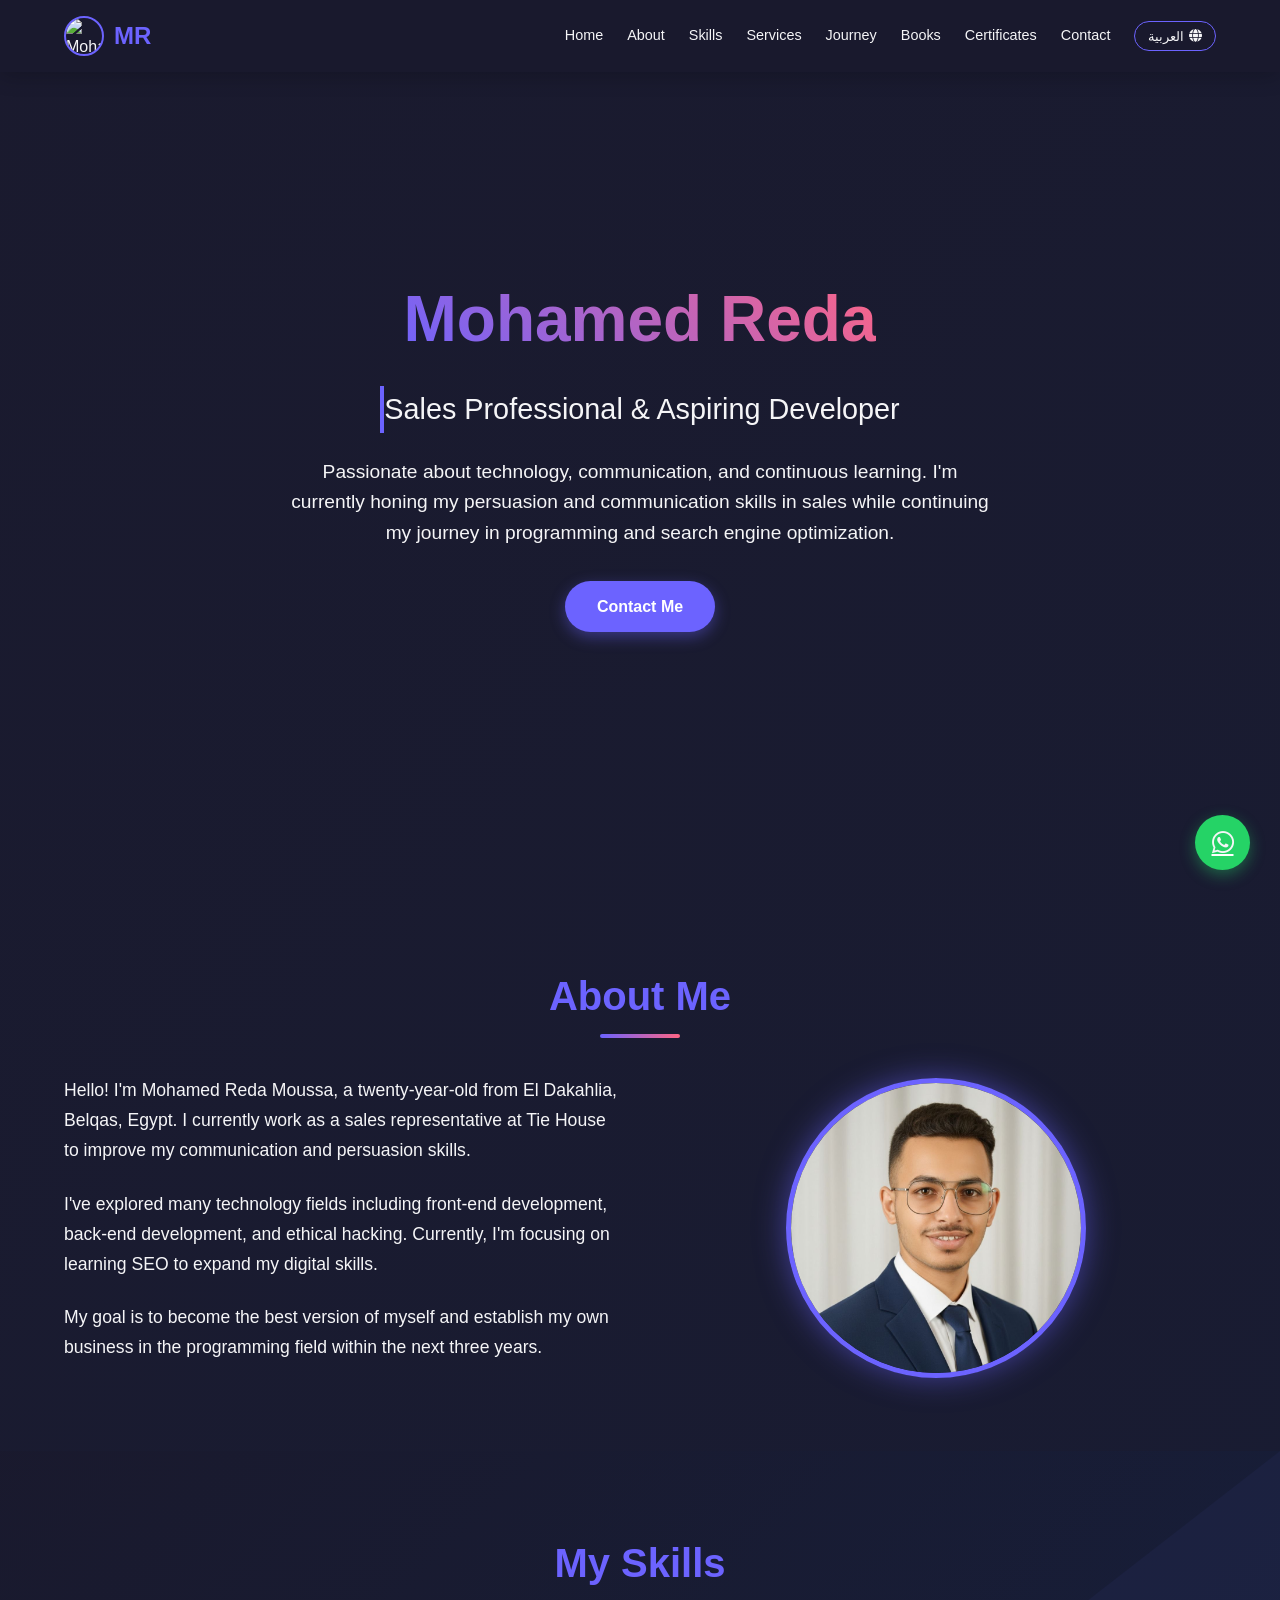
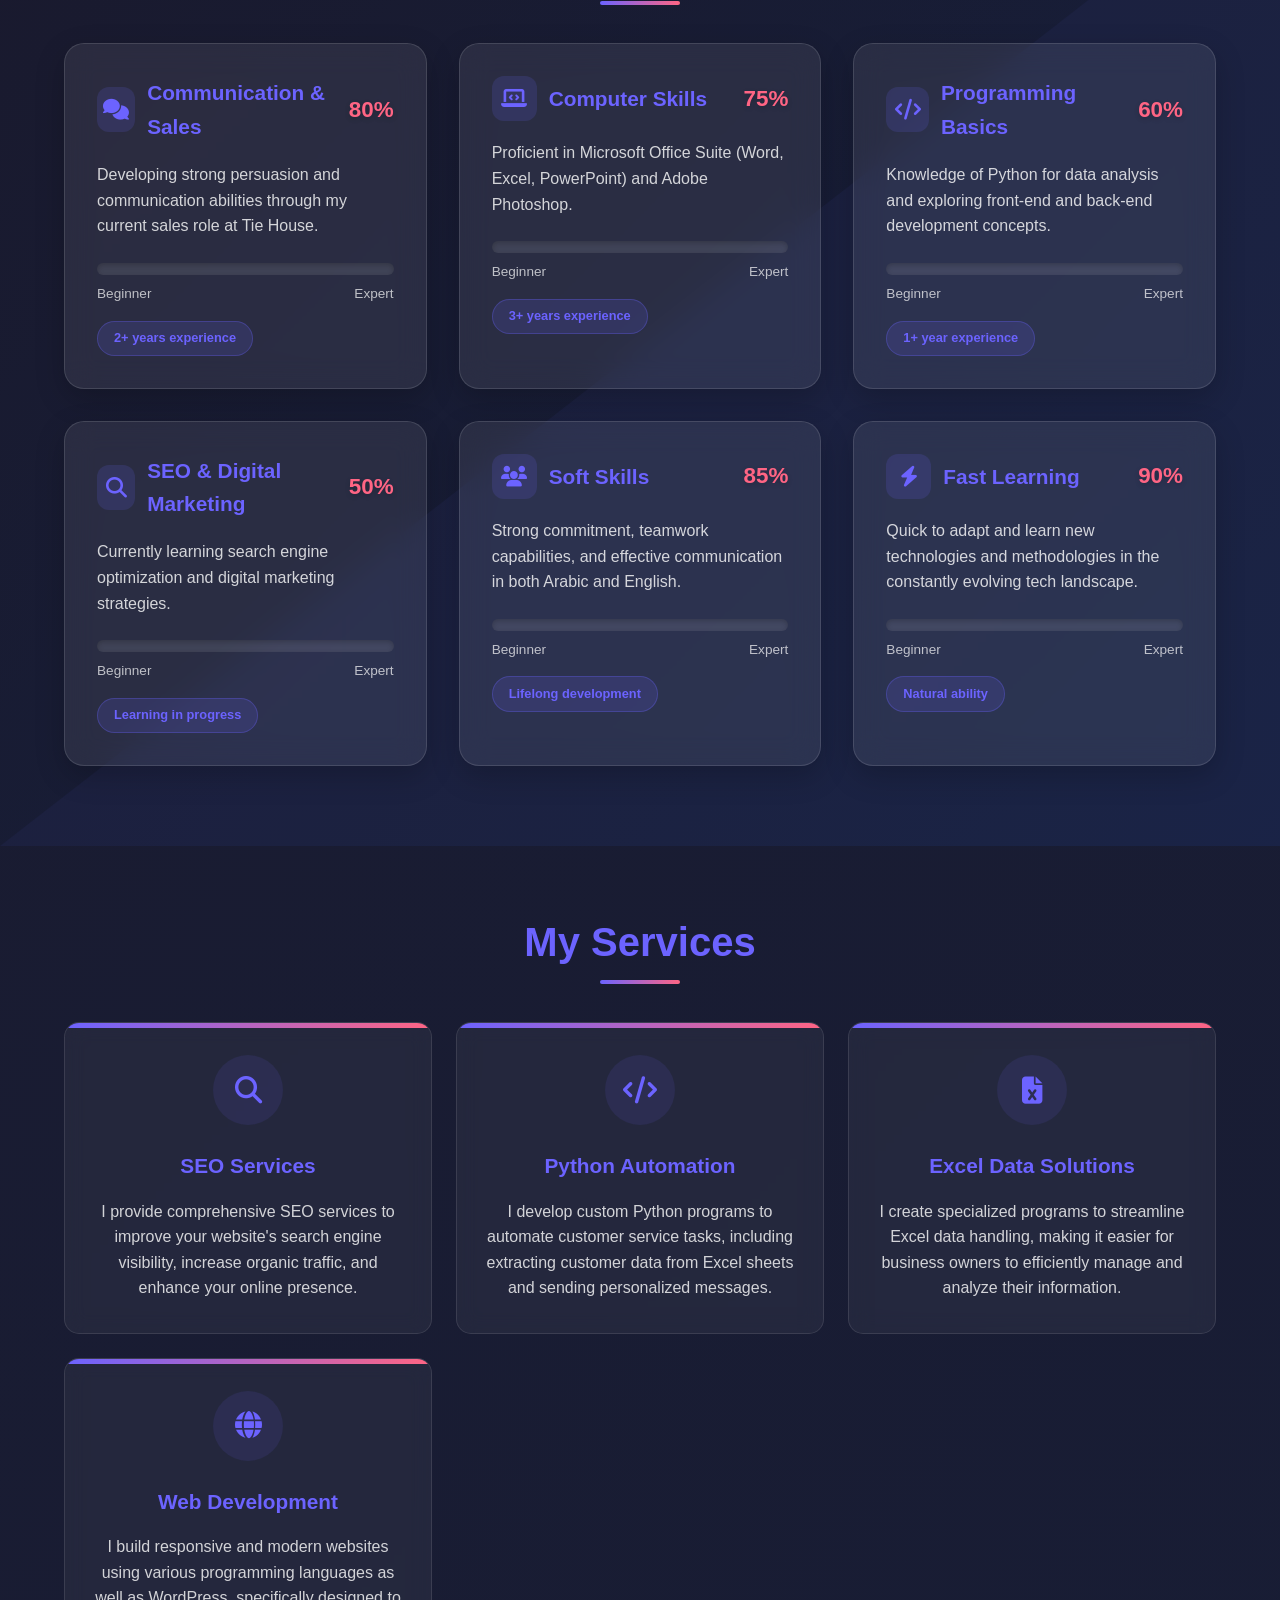
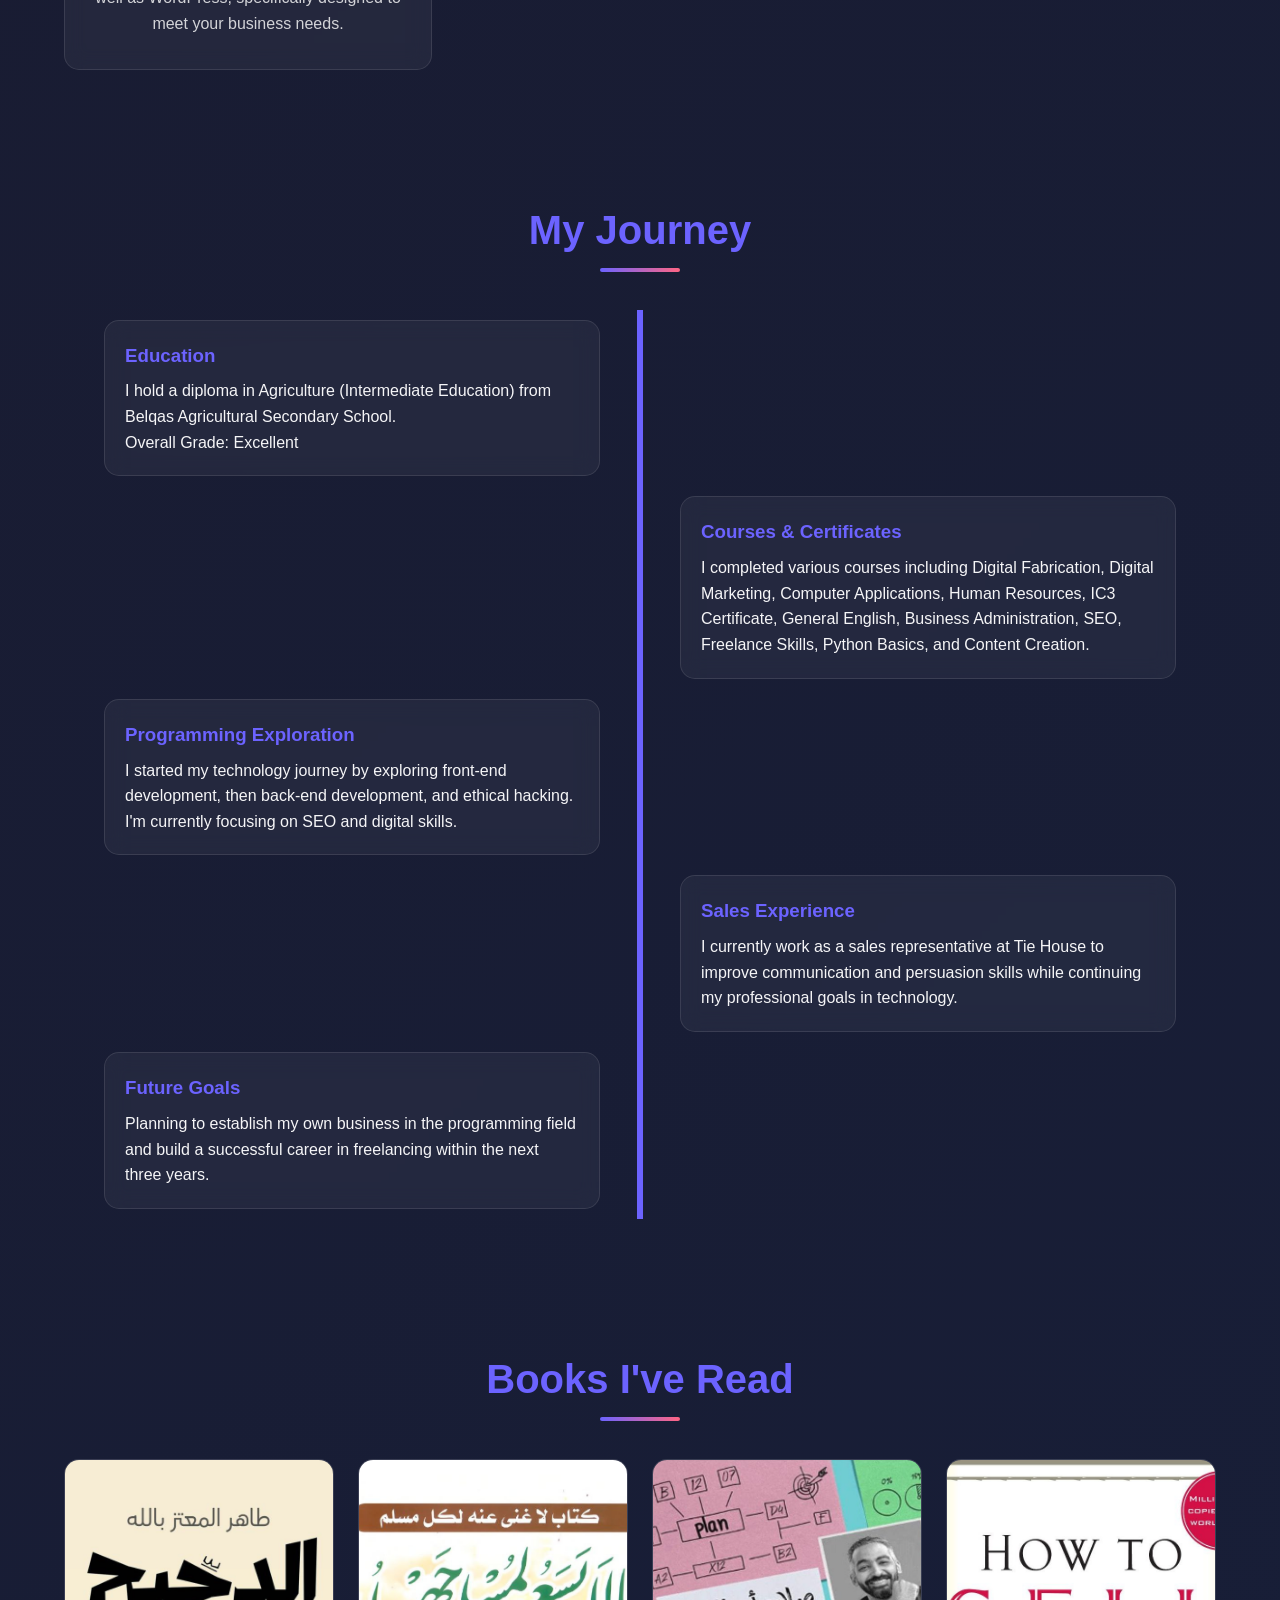
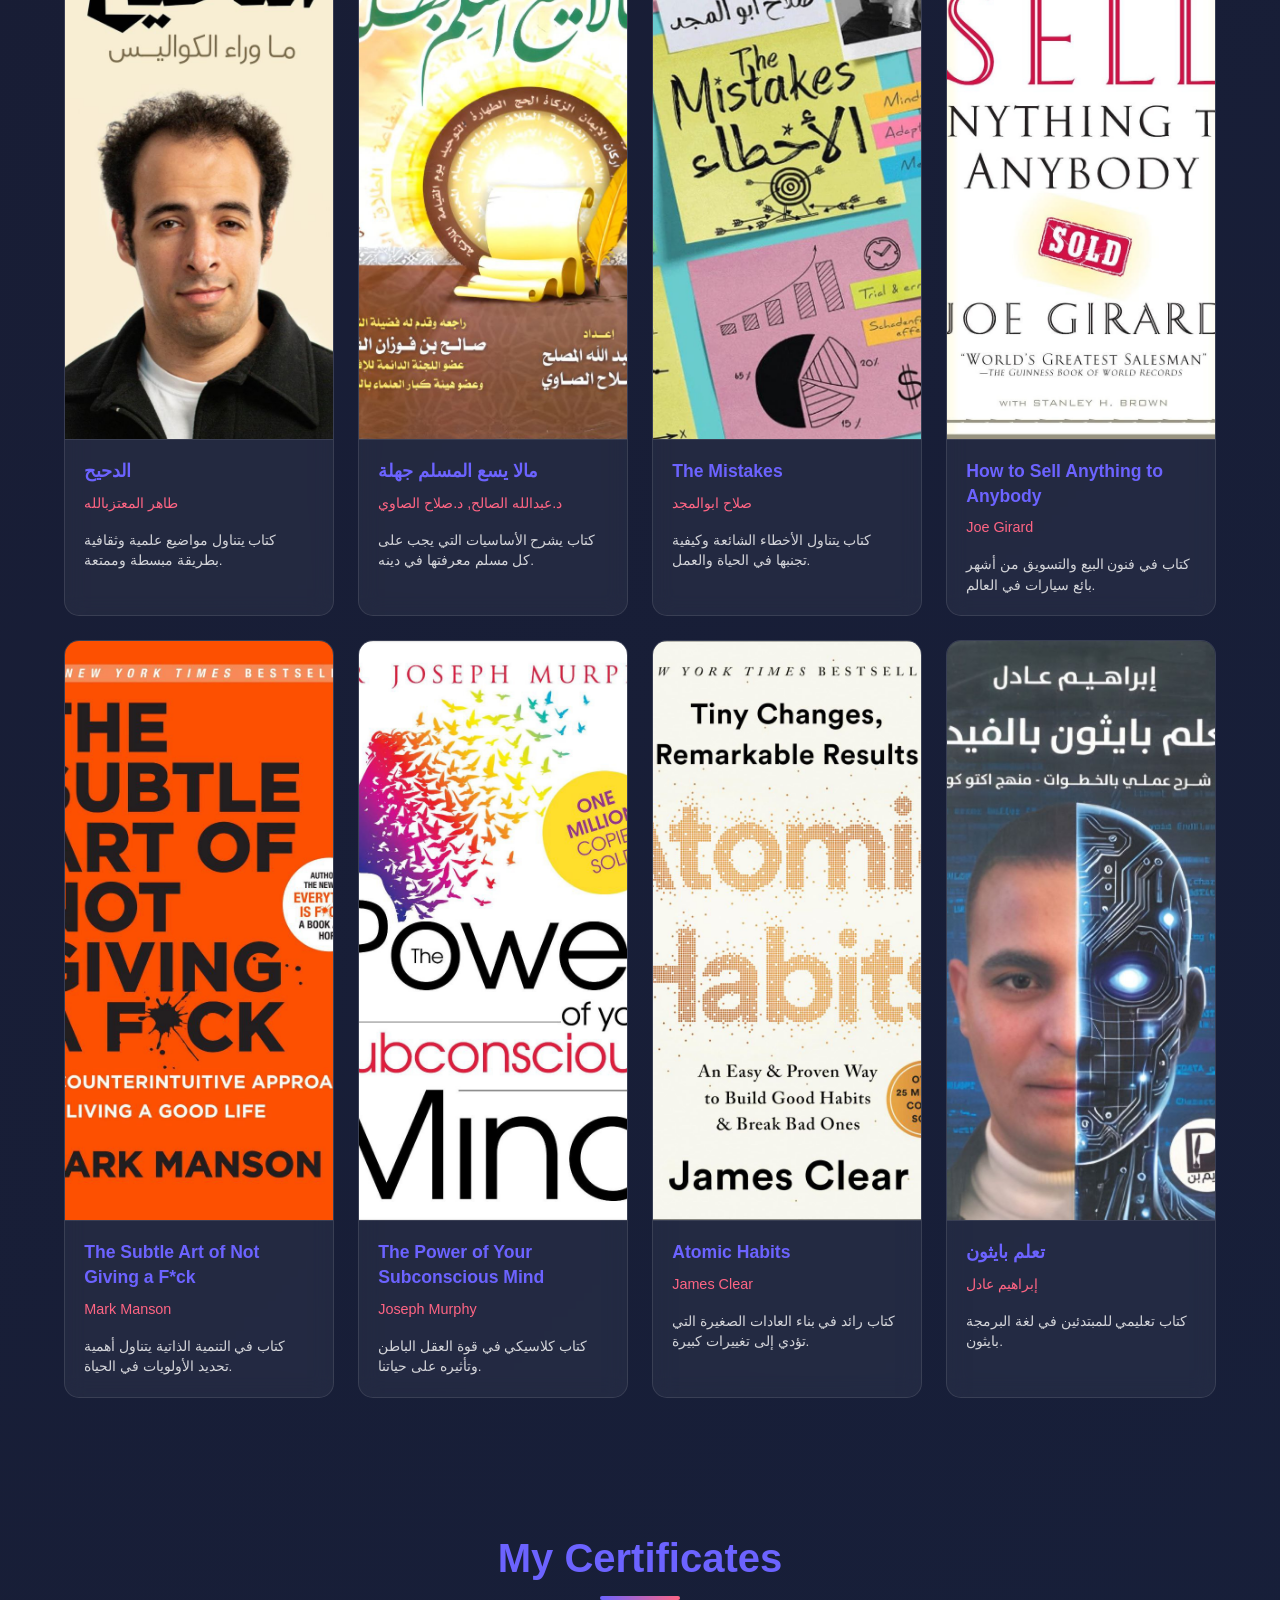
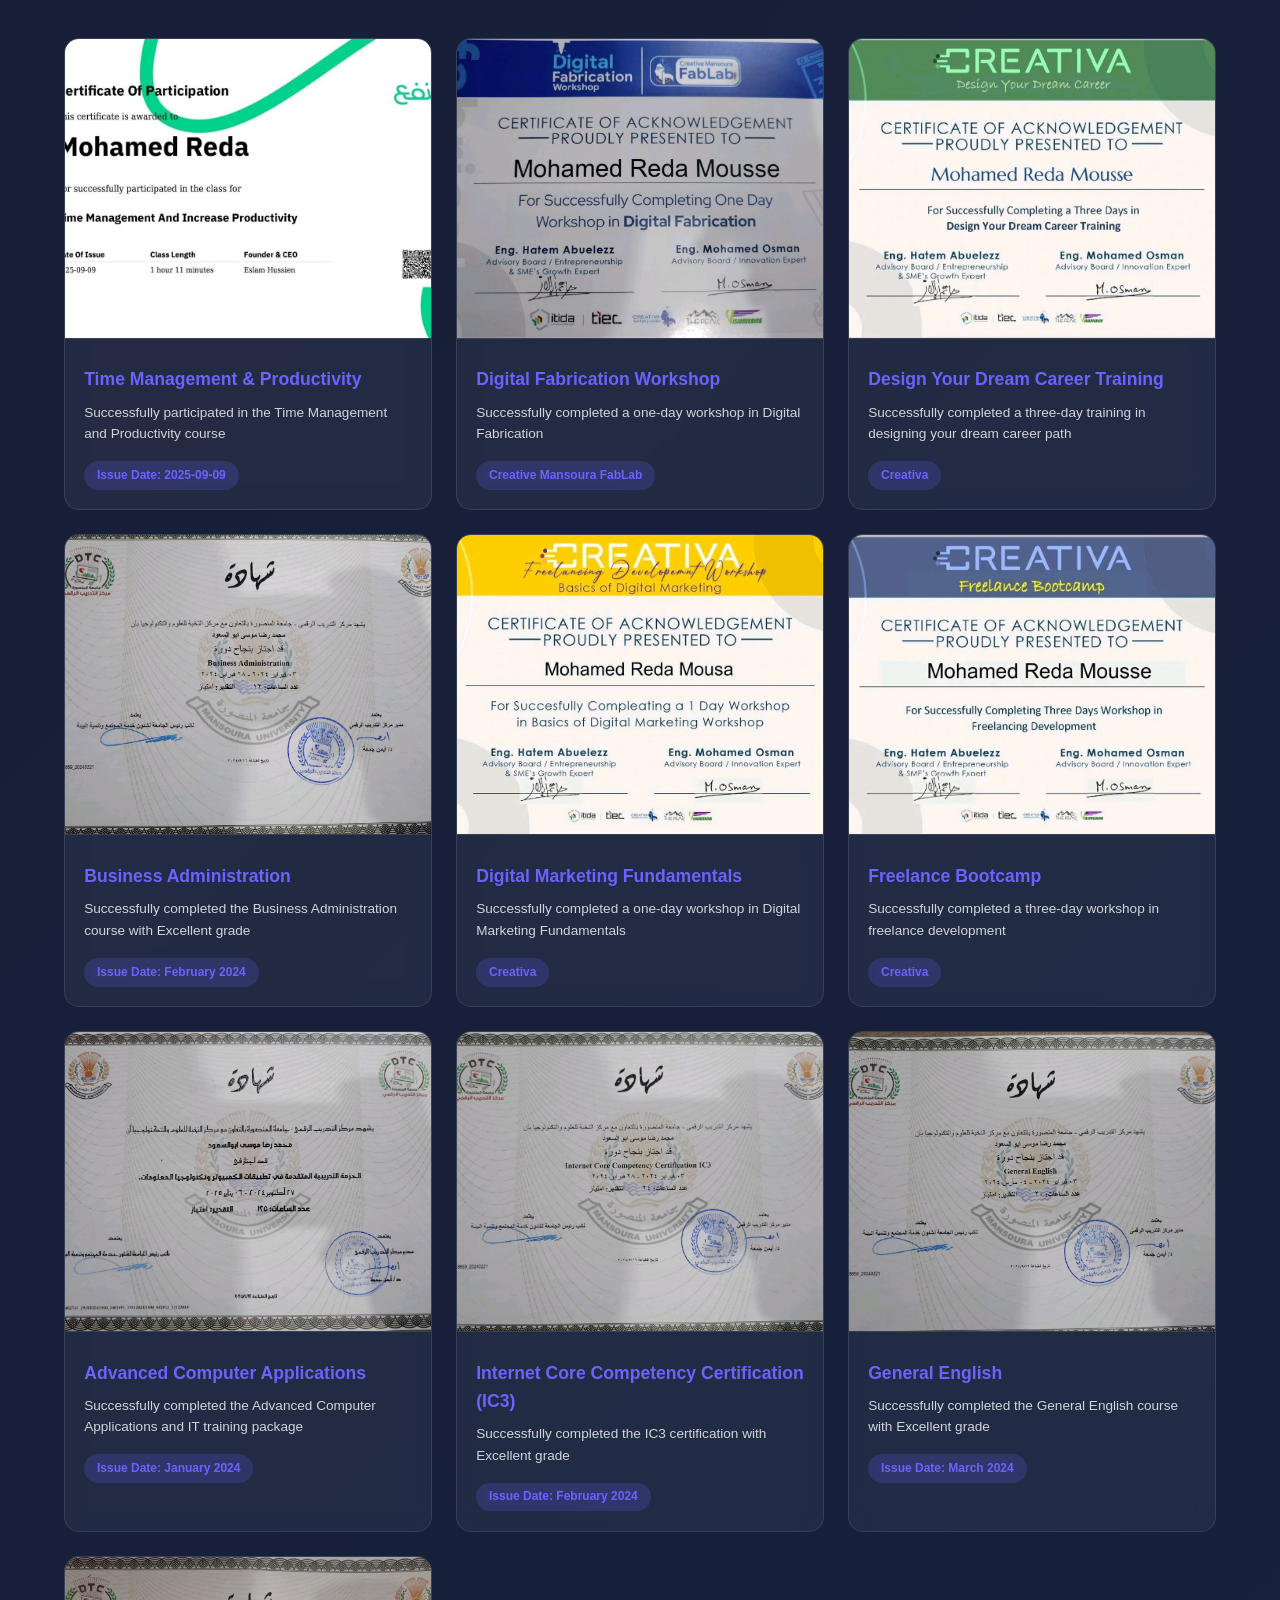
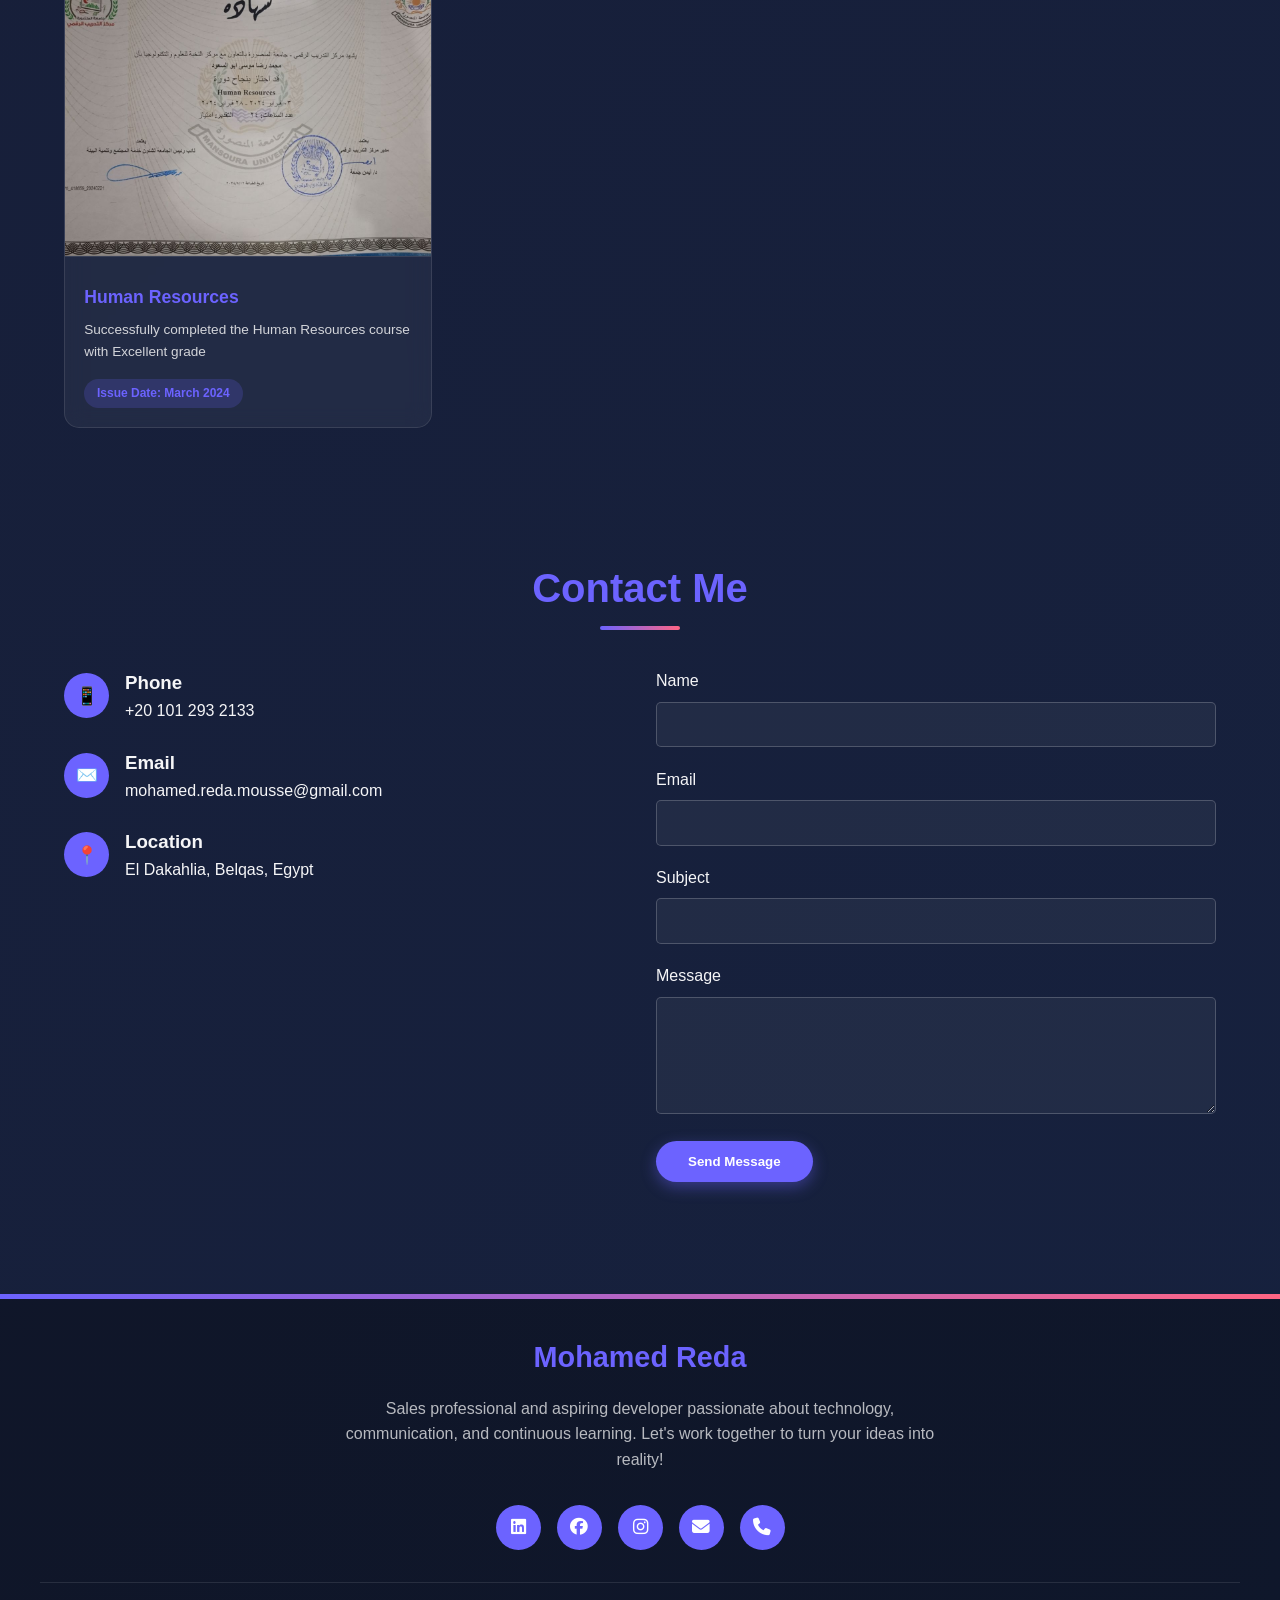
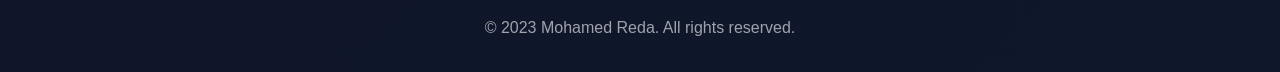
==== commit 0790dec4: "Update print statement from 'Hello' to 'Goodbye'" ====
--- a/index.html
+++ b/index.html
@@ -1613,13 +1613,13 @@
                         <p data-key="locationText">El Dakahlia, Belqas, Egypt</p>
                     </div>
                 </div>
-                <div class="contact-item">
+                <!-- <div class="contact-item">
                     <div class="contact-icon">💼</div>
                     <div>
                         <h3 data-key="linkedinTitle">LinkedIn</h3>
                         <a href="linkedin.com/in/mohamed-reda-moussa-472949357" class="social-link" target="_blank">LinkedIn</a>
                     </div>
-                </div>
+                </div> -->
             </div>
             <div class="contact-form">
                 <form id="contactForm">
@@ -2142,3 +2142,4 @@
 
 
 
+
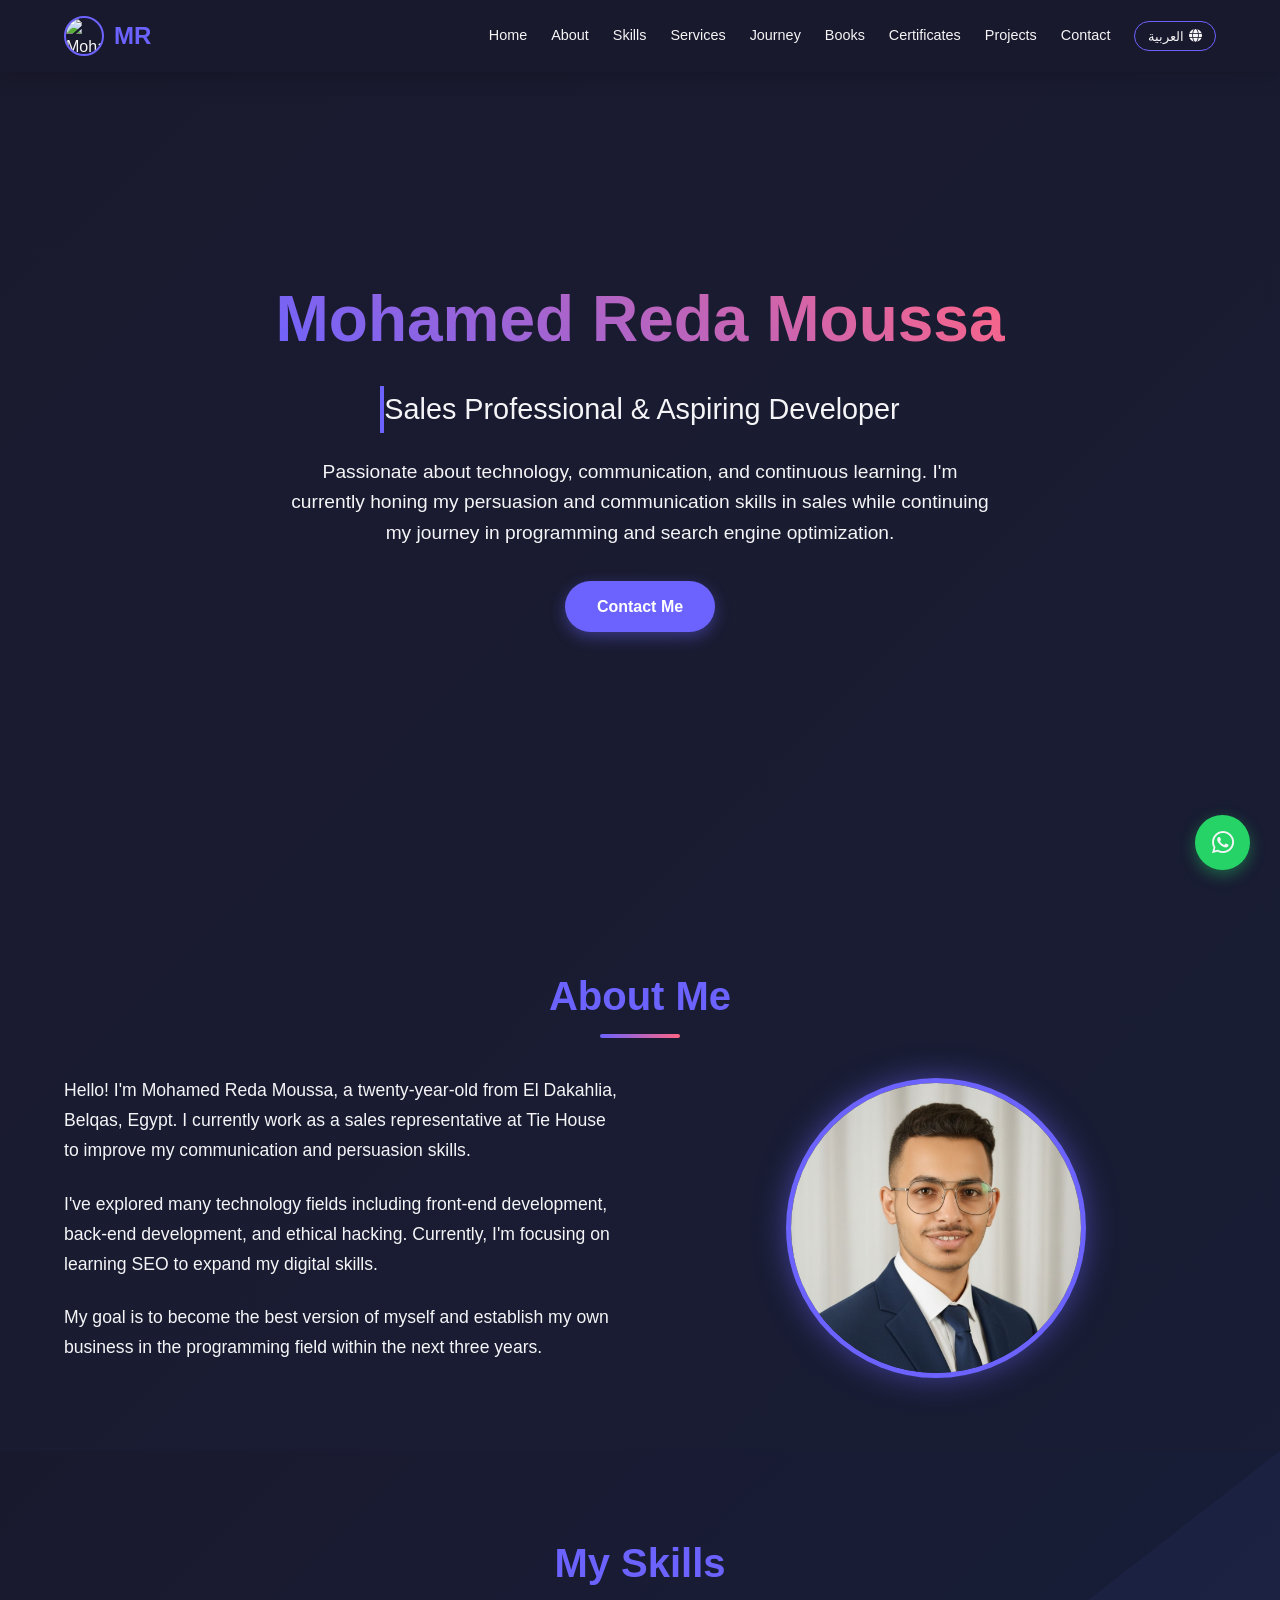
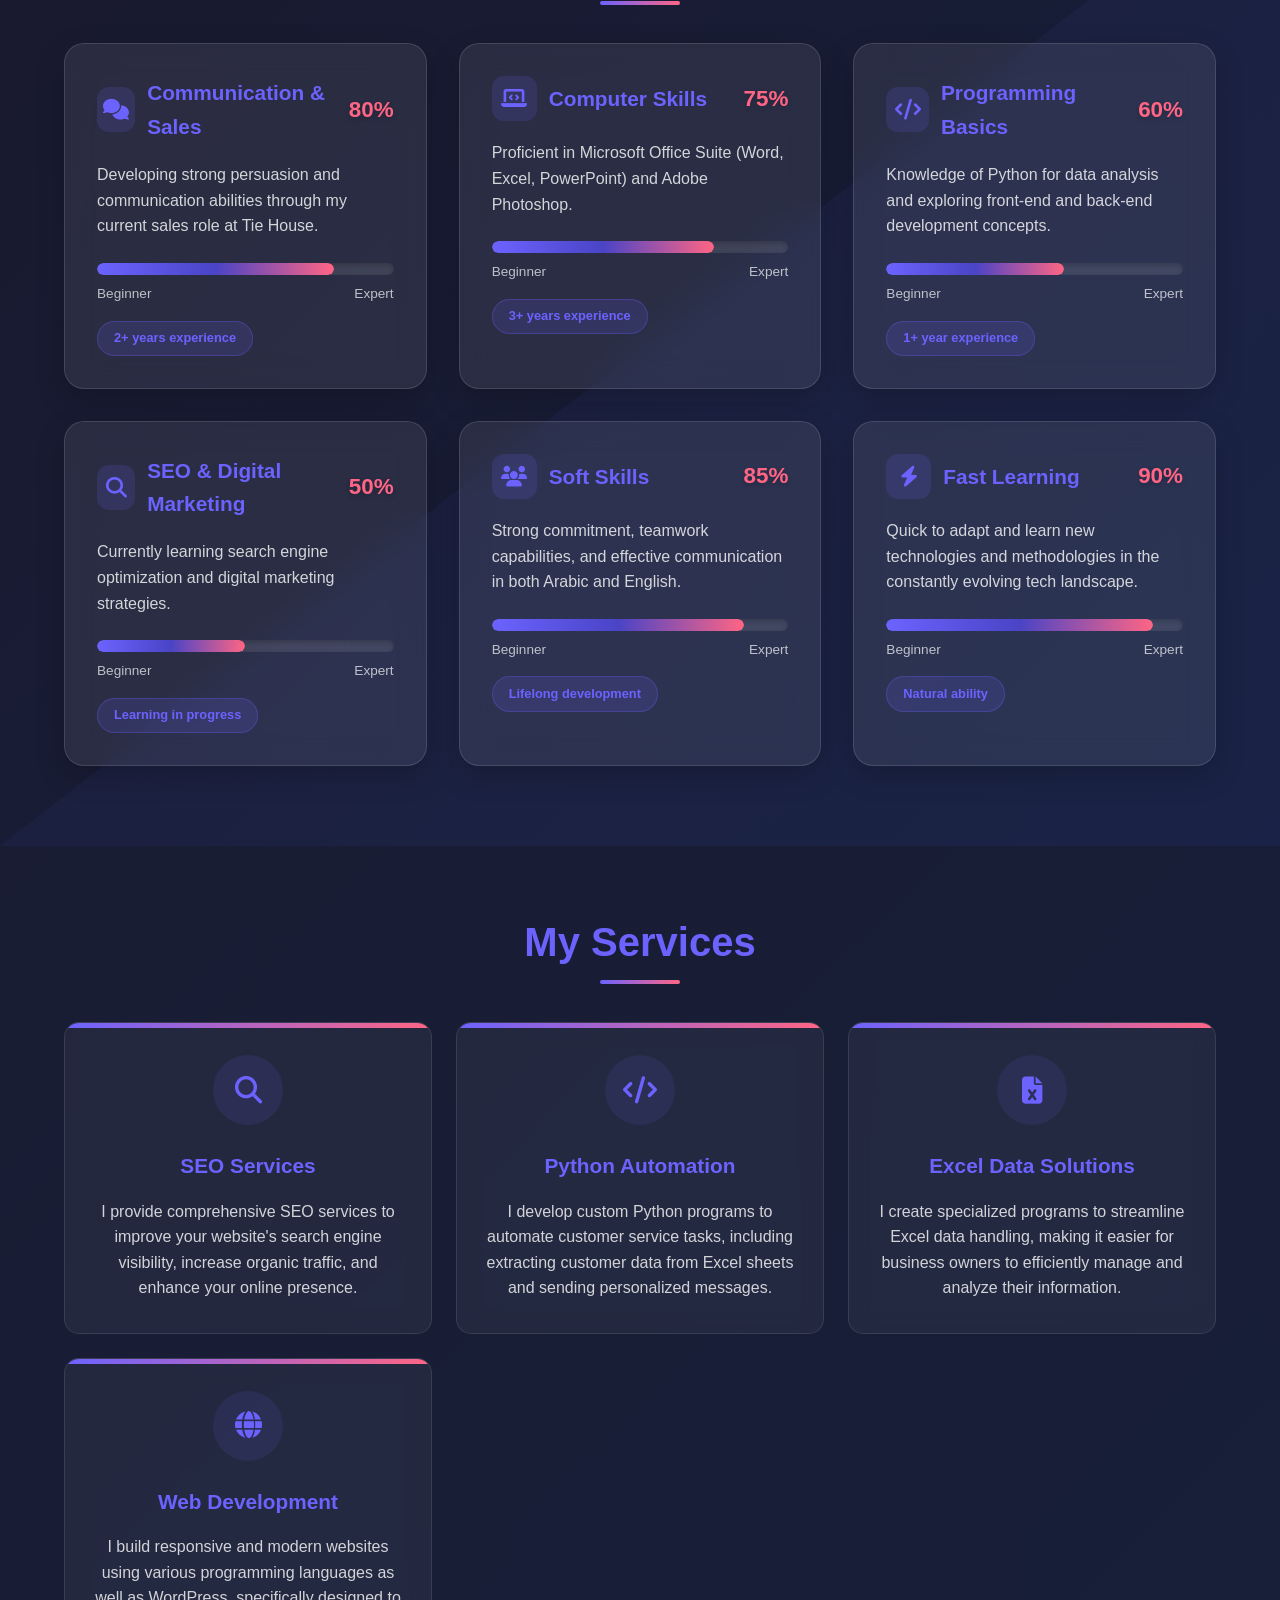
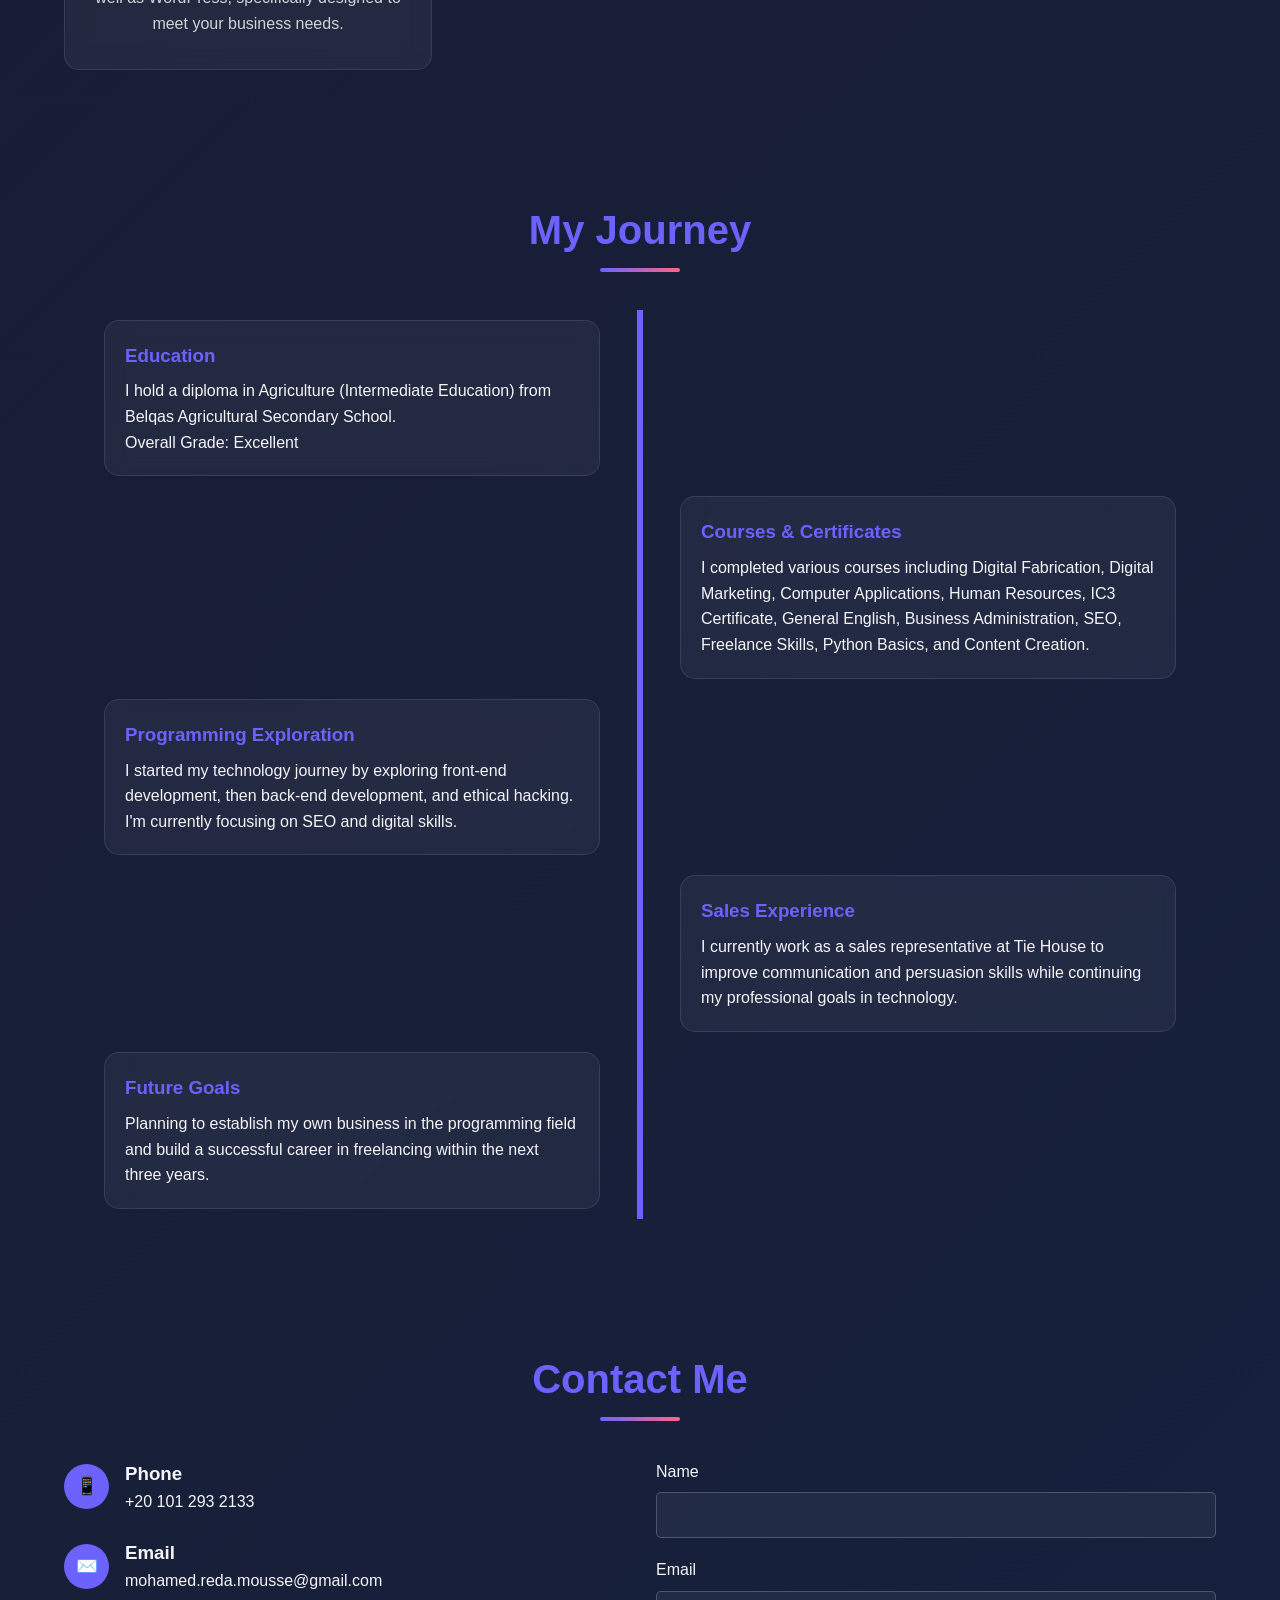
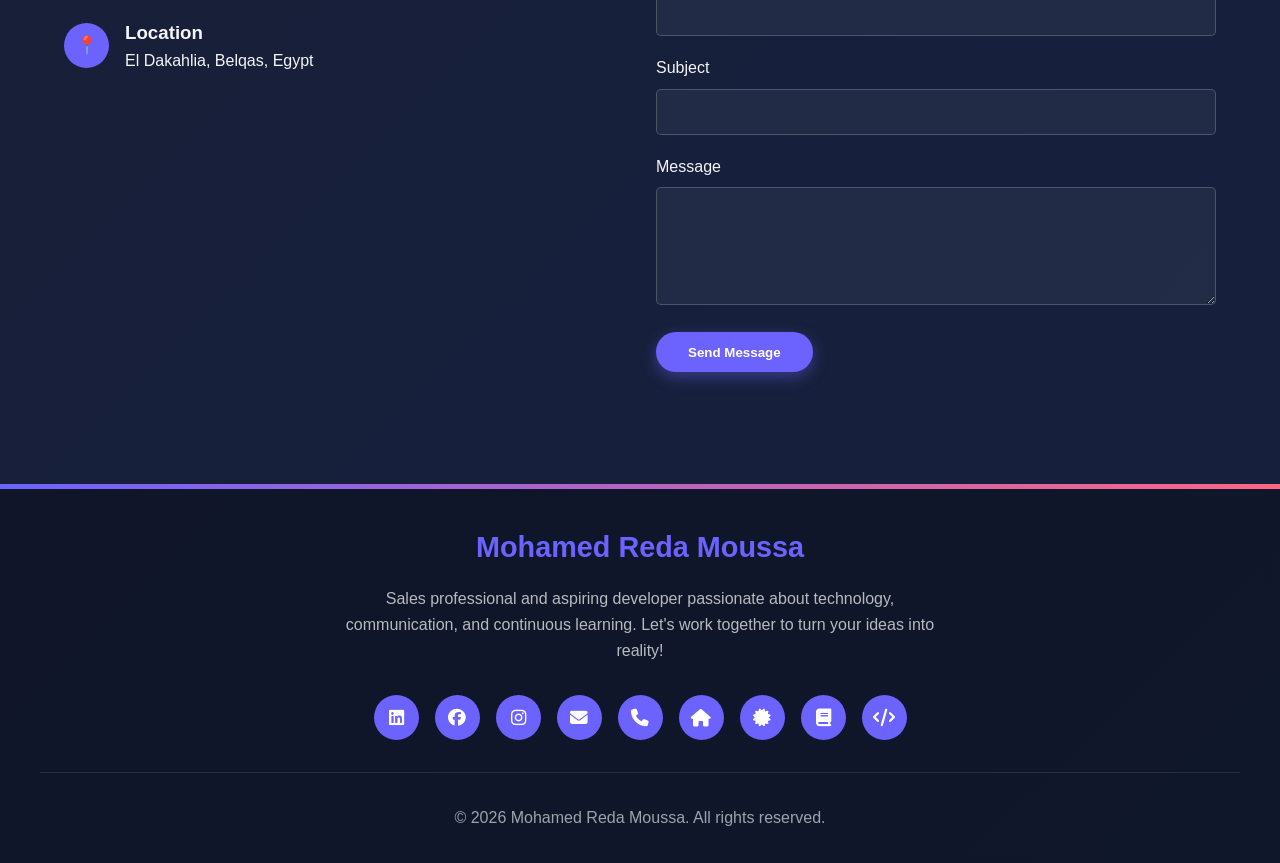
==== commit acc17432: "Add files via upload" ====
--- a/index.html
+++ b/index.html
@@ -6,1126 +6,17 @@
     <meta name="viewport" content="width=device-width, initial-scale=1.0">
     <meta name="description"
         content="Mohamed Reda Portfolio - Sales Professional & Aspiring Developer | SEO Services, Python Programming, Web Development">
-    <meta name="keywords" content="Mohamed Reda, Sales, SEO, Python, Web Development, Programming, Egypt">
-    <meta name="author" content="Mohamed Reda">
+    <meta name="keywords"
+        content="Mohamed Reda, Sales, SEO, Python, Web Development, Programming, Egypt, Mohamed Reda Moussa">
+    <meta name="author" content="Mohamed Reda Moussa">
+    <meta name="robots" content="index, follow">
+    <meta property="og:title" content="Mohamed Reda Portfolio | Sales Professional & Aspiring Developer">
+    <meta property="og:description" content="Portfolio of Mohamed Reda - Sales Professional and Aspiring Developer">
+    <meta property="og:type" content="website">
     <title>Mohamed Reda Portfolio | Sales Professional & Aspiring Developer</title>
+    <link rel="canonical" href="https://mohamed-reda-portfolio.com">
     <link rel="stylesheet" href="https://cdnjs.cloudflare.com/ajax/libs/font-awesome/6.4.0/css/all.min.css">
-    <style>
-        :root {
-            --primary: #6C63FF;
-            --secondary: #4A44C6;
-            --dark: #1a1a2e;
-            --darker: #16213e;
-            --light: #F5F5F7;
-            --accent: #FF6584;
-            --success: #4CAF50;
-        }
-
-        * {
-            margin: 0;
-            padding: 0;
-            box-sizing: border-box;
-            font-family: 'Segoe UI', Tahoma, Geneva, Verdana, sans-serif;
-        }
-
-        body {
-            background: linear-gradient(135deg, var(--dark) 0%, var(--darker) 100%);
-            color: var(--light);
-            overflow-x: hidden;
-            line-height: 1.6;
-        }
-
-        /* Particles Background */
-        #particles-js {
-            position: fixed;
-            width: 100%;
-            height: 100%;
-            z-index: -1;
-        }
-
-        /* Navigation */
-        nav {
-            position: fixed;
-            top: 0;
-            width: 100%;
-            display: flex;
-            justify-content: space-between;
-            align-items: center;
-            padding: 1rem 5%;
-            background: rgba(26, 26, 46, 0.95);
-            backdrop-filter: blur(10px);
-            z-index: 1000;
-            transition: all 0.3s ease;
-            box-shadow: 0 4px 20px rgba(0, 0, 0, 0.2);
-        }
-
-        .logo {
-            display: flex;
-            align-items: center;
-            gap: 10px;
-        }
-
-        .logo-img {
-            width: 40px;
-            height: 40px;
-            border-radius: 50%;
-            object-fit: cover;
-            border: 2px solid var(--primary);
-        }
-
-        .logo-text {
-            font-size: 1.5rem;
-            font-weight: 700;
-            color: var(--primary);
-        }
-
-        .nav-links {
-            display: flex;
-            gap: 1.5rem;
-            align-items: center;
-        }
-
-        .nav-links a {
-            color: var(--light);
-            text-decoration: none;
-            font-weight: 500;
-            transition: color 0.3s;
-            position: relative;
-            font-size: 0.9rem;
-        }
-
-        .nav-links a:hover {
-            color: var(--primary);
-        }
-
-        .nav-links a::after {
-            content: '';
-            position: absolute;
-            bottom: -5px;
-            left: 0;
-            width: 0;
-            height: 2px;
-            background: var(--primary);
-            transition: width 0.3s;
-        }
-
-        .nav-links a:hover::after {
-            width: 100%;
-        }
-
-        .language-toggle {
-            background: transparent;
-            border: 1px solid var(--primary);
-            color: var(--light);
-            padding: 0.4rem 0.8rem;
-            border-radius: 20px;
-            cursor: pointer;
-            transition: all 0.3s;
-            font-size: 0.8rem;
-            display: flex;
-            align-items: center;
-            gap: 5px;
-        }
-
-        .language-toggle:hover {
-            background: var(--primary);
-            transform: scale(1.05);
-        }
-
-        .menu-toggle {
-            display: none;
-            flex-direction: column;
-            cursor: pointer;
-        }
-
-        .menu-toggle span {
-            width: 25px;
-            height: 3px;
-            background: var(--light);
-            margin: 3px 0;
-            transition: 0.3s;
-        }
-
-        /* Hero Section */
-        .hero {
-            height: 100vh;
-            display: flex;
-            flex-direction: column;
-            justify-content: center;
-            align-items: center;
-            text-align: center;
-            padding: 0 5%;
-            position: relative;
-        }
-
-        .hero h1 {
-            font-size: clamp(2.5rem, 5vw, 4rem);
-            margin-bottom: 1rem;
-            background: linear-gradient(45deg, var(--primary), var(--accent));
-            -webkit-background-clip: text;
-            background-clip: text;
-            color: transparent;
-            animation: float 3s ease-in-out infinite;
-        }
-
-        .hero h2 {
-            font-size: clamp(1.2rem, 3vw, 1.8rem);
-            margin-bottom: 1.5rem;
-            color: var(--light);
-            font-weight: 400;
-        }
-
-        .hero p {
-            font-size: clamp(1rem, 2vw, 1.2rem);
-            max-width: 700px;
-            margin-bottom: 2rem;
-            line-height: 1.6;
-        }
-
-        .cta-button {
-            display: inline-block;
-            padding: 0.8rem 2rem;
-            background: var(--primary);
-            color: white;
-            text-decoration: none;
-            border-radius: 30px;
-            font-weight: 600;
-            transition: all 0.3s;
-            box-shadow: 0 5px 15px rgba(108, 99, 255, 0.4);
-            border: none;
-            cursor: pointer;
-        }
-
-        .cta-button:hover {
-            background: var(--secondary);
-            transform: translateY(-3px);
-            box-shadow: 0 8px 20px rgba(108, 99, 255, 0.6);
-        }
-
-        /* Sections */
-        section {
-            padding: 4rem 5%;
-            min-height: auto;
-        }
-
-        .section-title {
-            font-size: clamp(1.8rem, 4vw, 2.5rem);
-            text-align: center;
-            margin-bottom: 3rem;
-            color: var(--primary);
-            position: relative;
-        }
-
-        .section-title::after {
-            content: '';
-            position: absolute;
-            bottom: -10px;
-            left: 50%;
-            transform: translateX(-50%);
-            width: 80px;
-            height: 4px;
-            background: linear-gradient(90deg, var(--primary), var(--accent));
-            border-radius: 2px;
-        }
-
-        /* About Section */
-        .about-content {
-            display: flex;
-            flex-wrap: wrap;
-            gap: 2rem;
-            align-items: center;
-            justify-content: center;
-        }
-
-        .about-text {
-            flex: 1;
-            min-width: 300px;
-        }
-
-        .about-text p {
-            margin-bottom: 1.5rem;
-            line-height: 1.7;
-            font-size: 1.1rem;
-        }
-
-        .about-image {
-            flex: 1;
-            min-width: 300px;
-            text-align: center;
-        }
-
-        .profile-img {
-            width: 100%;
-            max-width: 300px;
-            height: auto;
-            aspect-ratio: 1/1;
-            border-radius: 50%;
-            object-fit: cover;
-            border: 5px solid var(--primary);
-            box-shadow: 0 0 30px rgba(108, 99, 255, 0.5);
-            animation: pulse 2s infinite;
-        }
-
-        /* Skills Section - IMPROVED */
-        #skills {
-            padding: 5rem 5%;
-            background: linear-gradient(135deg, rgba(26, 26, 46, 0.9) 0%, rgba(22, 33, 62, 0.9) 100%);
-            position: relative;
-            overflow: hidden;
-        }
-
-        #skills::before {
-            content: '';
-            position: absolute;
-            top: 0;
-            left: 0;
-            width: 100%;
-            height: 100%;
-            background: url('data:image/svg+xml,<svg xmlns="http://www.w3.org/2000/svg" viewBox="0 0 1000 1000" preserveAspectRatio="none"><path fill="%236C63FF" opacity="0.05" d="M0,1000 L1000,0 L1000,1000 Z"></path></svg>');
-            background-size: cover;
-        }
-
-        .skills-container {
-            display: grid;
-            grid-template-columns: repeat(auto-fit, minmax(320px, 1fr));
-            gap: 2rem;
-            position: relative;
-            z-index: 1;
-        }
-
-        .skill-card {
-            background: rgba(255, 255, 255, 0.08);
-            border-radius: 20px;
-            padding: 2rem;
-            transition: all 0.4s cubic-bezier(0.175, 0.885, 0.32, 1.275);
-            backdrop-filter: blur(15px);
-            border: 1px solid rgba(255, 255, 255, 0.12);
-            box-shadow: 0 10px 30px rgba(0, 0, 0, 0.2);
-            position: relative;
-            overflow: hidden;
-        }
-
-        .skill-card::before {
-            content: '';
-            position: absolute;
-            top: 0;
-            left: 0;
-            width: 100%;
-            height: 5px;
-            background: linear-gradient(90deg, var(--primary), var(--accent));
-            transform: scaleX(0);
-            transform-origin: left;
-            transition: transform 0.5s ease;
-        }
-
-        .skill-card:hover::before {
-            transform: scaleX(1);
-        }
-
-        .skill-card:hover {
-            transform: translateY(-10px) scale(1.02);
-            box-shadow: 0 20px 40px rgba(0, 0, 0, 0.3);
-            background: rgba(255, 255, 255, 0.12);
-        }
-
-        .skill-header {
-            display: flex;
-            justify-content: space-between;
-            align-items: center;
-            margin-bottom: 1.2rem;
-        }
-
-        .skill-title {
-            display: flex;
-            align-items: center;
-            gap: 12px;
-        }
-
-        .skill-icon {
-            width: 45px;
-            height: 45px;
-            background: rgba(108, 99, 255, 0.15);
-            border-radius: 12px;
-            display: flex;
-            justify-content: center;
-            align-items: center;
-            font-size: 1.3rem;
-            color: var(--primary);
-            transition: all 0.3s;
-        }
-
-        .skill-card:hover .skill-icon {
-            background: var(--primary);
-            color: white;
-            transform: rotate(10deg) scale(1.1);
-        }
-
-        .skill-name {
-            color: var(--primary);
-            font-size: 1.3rem;
-            font-weight: 700;
-            margin: 0;
-        }
-
-        .skill-percentage {
-            font-size: 1.4rem;
-            font-weight: 800;
-            color: var(--accent);
-            text-shadow: 0 2px 5px rgba(0, 0, 0, 0.2);
-        }
-
-        .skill-description {
-            color: rgba(255, 255, 255, 0.8);
-            line-height: 1.6;
-            margin-bottom: 1.5rem;
-            font-size: 1rem;
-        }
-
-        .skill-bar-container {
-            position: relative;
-            height: 12px;
-            background: rgba(255, 255, 255, 0.1);
-            border-radius: 10px;
-            overflow: hidden;
-            box-shadow: inset 0 2px 5px rgba(0, 0, 0, 0.2);
-        }
-
-        .skill-bar {
-            height: 100%;
-            border-radius: 10px;
-            width: 0;
-            transition: width 1.5s cubic-bezier(0.22, 0.61, 0.36, 1);
-            position: relative;
-            overflow: hidden;
-        }
-
-        .skill-bar::before {
-            content: '';
-            position: absolute;
-            top: 0;
-            left: 0;
-            right: 0;
-            bottom: 0;
-            background-image: linear-gradient(90deg,
-                    var(--primary) 0%,
-                    var(--secondary) 50%,
-                    var(--accent) 100%);
-            border-radius: 10px;
-        }
-
-        .skill-bar::after {
-            content: '';
-            position: absolute;
-            top: 0;
-            left: -100%;
-            width: 100%;
-            height: 100%;
-            background: linear-gradient(90deg,
-                    transparent,
-                    rgba(255, 255, 255, 0.4),
-                    transparent);
-            animation: shimmer 2s infinite;
-            border-radius: 10px;
-        }
-
-        .skill-level {
-            display: flex;
-            justify-content: space-between;
-            margin-top: 8px;
-            font-size: 0.85rem;
-            color: rgba(255, 255, 255, 0.7);
-        }
-
-        .skill-experience {
-            display: inline-block;
-            margin-top: 1rem;
-            padding: 0.4rem 1rem;
-            background: rgba(108, 99, 255, 0.15);
-            color: var(--primary);
-            border-radius: 20px;
-            font-size: 0.8rem;
-            font-weight: 600;
-            border: 1px solid rgba(108, 99, 255, 0.3);
-        }
-
-        /* Animation for skill bar shimmer */
-        @keyframes shimmer {
-            0% {
-                left: -100%;
-            }
-
-            100% {
-                left: 100%;
-            }
-        }
-
-        /* Services Section */
-        .services-container {
-            display: grid;
-            grid-template-columns: repeat(auto-fit, minmax(280px, 1fr));
-            gap: 1.5rem;
-        }
-
-        .service-card {
-            background: rgba(255, 255, 255, 0.05);
-            border-radius: 15px;
-            padding: 2rem 1.5rem;
-            transition: transform 0.3s, box-shadow 0.3s;
-            backdrop-filter: blur(10px);
-            border: 1px solid rgba(255, 255, 255, 0.1);
-            text-align: center;
-            position: relative;
-            overflow: hidden;
-        }
-
-        .service-card::before {
-            content: '';
-            position: absolute;
-            top: 0;
-            left: 0;
-            width: 100%;
-            height: 5px;
-            background: linear-gradient(90deg, var(--primary), var(--accent));
-        }
-
-        .service-card:hover {
-            transform: translateY(-5px);
-            box-shadow: 0 10px 20px rgba(0, 0, 0, 0.3);
-        }
-
-        .service-icon {
-            width: 70px;
-            height: 70px;
-            background: rgba(108, 99, 255, 0.1);
-            border-radius: 50%;
-            display: flex;
-            justify-content: center;
-            align-items: center;
-            margin: 0 auto 1.5rem;
-            font-size: 1.7rem;
-            color: var(--primary);
-            transition: all 0.3s;
-        }
-
-        .service-card:hover .service-icon {
-            background: var(--primary);
-            color: white;
-            transform: scale(1.1);
-        }
-
-        .service-card h3 {
-            color: var(--primary);
-            margin-bottom: 1rem;
-            font-size: 1.3rem;
-        }
-
-        .service-card p {
-            color: rgba(255, 255, 255, 0.8);
-            line-height: 1.6;
-        }
-
-        /* Journey Section */
-        .timeline {
-            position: relative;
-            max-width: 1200px;
-            margin: 0 auto;
-        }
-
-        .timeline::after {
-            content: '';
-            position: absolute;
-            width: 6px;
-            background: var(--primary);
-            top: 0;
-            bottom: 0;
-            left: 50%;
-            margin-left: -3px;
-        }
-
-        .timeline-item {
-            padding: 10px 40px;
-            position: relative;
-            width: 50%;
-            box-sizing: border-box;
-        }
-
-        .timeline-item:nth-child(odd) {
-            left: 0;
-        }
-
-        .timeline-item:nth-child(even) {
-            left: 50%;
-        }
-
-        .timeline-content {
-            padding: 20px;
-            background: rgba(255, 255, 255, 0.05);
-            border-radius: 15px;
-            backdrop-filter: blur(10px);
-            border: 1px solid rgba(255, 255, 255, 0.1);
-            transition: transform 0.3s;
-        }
-
-        .timeline-content:hover {
-            transform: scale(1.03);
-        }
-
-        .timeline-content h3 {
-            color: var(--primary);
-            margin-bottom: 0.5rem;
-        }
-
-        /* Books Section */
-        .books-container {
-            display: grid;
-            grid-template-columns: repeat(auto-fill, minmax(220px, 1fr));
-            gap: 1.5rem;
-            margin-top: 2rem;
-        }
-
-        .book-card {
-            background: rgba(255, 255, 255, 0.05);
-            border-radius: 15px;
-            overflow: hidden;
-            transition: transform 0.3s, box-shadow 0.3s;
-            backdrop-filter: blur(10px);
-            border: 1px solid rgba(255, 255, 255, 0.1);
-            height: 100%;
-            display: flex;
-            flex-direction: column;
-        }
-
-        .book-card:hover {
-            transform: translateY(-5px);
-            box-shadow: 0 10px 20px rgba(0, 0, 0, 0.3);
-        }
-
-        .book-img {
-            width: 100%;
-            height: 580px;
-            object-fit: cover;
-            border-bottom: 1px solid rgba(255, 255, 255, 0.1);
-        }
-
-        .book-content {
-            padding: 1.2rem;
-            flex-grow: 1;
-            display: flex;
-            flex-direction: column;
-        }
-
-        .book-content h3 {
-            color: var(--primary);
-            margin-bottom: 0.5rem;
-            font-size: 1.1rem;
-            line-height: 1.4;
-        }
-
-        .book-author {
-            color: var(--accent);
-            font-size: 0.9rem;
-            margin-bottom: 1rem;
-            font-weight: 500;
-        }
-
-        .book-description {
-            color: rgba(255, 255, 255, 0.8);
-            font-size: 0.85rem;
-            line-height: 1.5;
-            flex-grow: 1;
-        }
-
-        /* Certificates Section */
-        .certificates-container {
-            display: grid;
-            grid-template-columns: repeat(auto-fill, minmax(280px, 1fr));
-            gap: 1.5rem;
-            margin-top: 2rem;
-        }
-
-        .certificate-card {
-            background: rgba(255, 255, 255, 0.05);
-            border-radius: 15px;
-            overflow: hidden;
-            transition: transform 0.3s, box-shadow 0.3s;
-            backdrop-filter: blur(10px);
-            border: 1px solid rgba(255, 255, 255, 0.1);
-        }
-
-        .certificate-card:hover {
-            transform: translateY(-5px);
-            box-shadow: 0 10px 20px rgba(0, 0, 0, 0.3);
-        }
-
-        .certificate-img {
-            width: 100%;
-            height: 300px;
-            object-fit: cover;
-            border-bottom: 1px solid rgba(255, 255, 255, 0.1);
-        }
-
-        .certificate-content {
-            padding: 1.2rem;
-        }
-
-        .certificate-content h3 {
-            color: var(--primary);
-            margin-bottom: 0.5rem;
-            font-size: 1.1rem;
-        }
-
-        .certificate-content p {
-            color: rgba(255, 255, 255, 0.8);
-            font-size: 0.85rem;
-            margin-bottom: 1rem;
-        }
-
-        .certificate-date {
-            display: inline-block;
-            background: rgba(108, 99, 255, 0.2);
-            color: var(--primary);
-            padding: 0.3rem 0.8rem;
-            border-radius: 20px;
-            font-size: 0.75rem;
-            font-weight: 600;
-        }
-
-        /* Contact Section */
-        .contact-container {
-            display: flex;
-            flex-wrap: wrap;
-            gap: 2rem;
-            justify-content: center;
-        }
-
-        .contact-info {
-            flex: 1;
-            min-width: 280px;
-        }
-
-        .contact-item {
-            display: flex;
-            align-items: center;
-            margin-bottom: 1.5rem;
-            transition: transform 0.3s;
-        }
-
-        .contact-item:hover {
-            transform: translateX(10px);
-        }
-
-        .contact-icon {
-            width: 45px;
-            height: 45px;
-            background: var(--primary);
-            border-radius: 50%;
-            display: flex;
-            justify-content: center;
-            align-items: center;
-            margin-right: 1rem;
-            font-size: 1.1rem;
-        }
-
-        .contact-form {
-            flex: 1;
-            min-width: 280px;
-        }
-
-        .form-group {
-            margin-bottom: 1.2rem;
-        }
-
-        .form-group label {
-            display: block;
-            margin-bottom: 0.5rem;
-            font-weight: 500;
-        }
-
-        .form-group input,
-        .form-group textarea {
-            width: 100%;
-            padding: 0.8rem;
-            background: rgba(255, 255, 255, 0.05);
-            border: 1px solid rgba(255, 255, 255, 0.2);
-            border-radius: 5px;
-            color: var(--light);
-            font-size: 1rem;
-            transition: all 0.3s;
-        }
-
-        .form-group input:focus,
-        .form-group textarea:focus {
-            outline: none;
-            border-color: var(--primary);
-            box-shadow: 0 0 10px rgba(108, 99, 255, 0.3);
-        }
-
-        /* Footer */
-        footer {
-            text-align: center;
-            padding: 2.5rem 2rem 2rem;
-            background: rgba(0, 0, 0, 0.3);
-            margin-top: 3rem;
-            position: relative;
-            overflow: hidden;
-        }
-
-        footer::before {
-            content: '';
-            position: absolute;
-            top: 0;
-            left: 0;
-            width: 100%;
-            height: 5px;
-            background: linear-gradient(90deg, var(--primary), var(--accent));
-        }
-
-        .footer-content {
-            max-width: 1200px;
-            margin: 0 auto;
-        }
-
-        .footer-logo {
-            font-size: 1.8rem;
-            font-weight: 700;
-            color: var(--primary);
-            margin-bottom: 1rem;
-        }
-
-        .footer-text {
-            max-width: 600px;
-            margin: 0 auto 2rem;
-            color: rgba(255, 255, 255, 0.7);
-            line-height: 1.6;
-        }
-
-        .social-links {
-            display: flex;
-            justify-content: center;
-            gap: 1rem;
-            margin-bottom: 2rem;
-            flex-wrap: wrap;
-        }
-
-        .social-link {
-            width: 45px;
-            height: 45px;
-            border-radius: 50%;
-            background: var(--primary);
-            display: flex;
-            justify-content: center;
-            align-items: center;
-            color: white;
-            text-decoration: none;
-            transition: all 0.3s;
-            font-size: 1.1rem;
-            position: relative;
-            overflow: hidden;
-        }
-
-        .social-link::before {
-            content: '';
-            position: absolute;
-            top: 0;
-            left: -100%;
-            width: 100%;
-            height: 100%;
-            background: linear-gradient(90deg, transparent, rgba(255, 255, 255, 0.2), transparent);
-            transition: left 0.5s;
-        }
-
-        .social-link:hover::before {
-            left: 100%;
-        }
-
-        .social-link:hover {
-            background: var(--accent);
-            transform: translateY(-5px);
-            box-shadow: 0 5px 15px rgba(255, 101, 132, 0.4);
-        }
-
-        .footer-bottom {
-            padding-top: 2rem;
-            border-top: 1px solid rgba(255, 255, 255, 0.1);
-            color: rgba(255, 255, 255, 0.6);
-        }
-
-        /* WhatsApp Button */
-        .whatsapp-button {
-            position: fixed;
-            bottom: 30px;
-            right: 30px;
-            width: 55px;
-            height: 55px;
-            background: #25D366;
-            border-radius: 50%;
-            display: flex;
-            justify-content: center;
-            align-items: center;
-            color: white;
-            font-size: 1.6rem;
-            box-shadow: 0 5px 15px rgba(37, 211, 102, 0.4);
-            cursor: pointer;
-            z-index: 1000;
-            transition: all 0.3s;
-            animation: pulse-whatsapp 2s infinite;
-        }
-
-        .whatsapp-button:hover {
-            transform: scale(1.1);
-            box-shadow: 0 8px 20px rgba(37, 211, 102, 0.6);
-        }
-
-        /* Floating Action Button */
-        .fab {
-            position: fixed;
-            bottom: 30px;
-            left: 30px;
-            width: 55px;
-            height: 55px;
-            background: var(--primary);
-            border-radius: 50%;
-            display: flex;
-            justify-content: center;
-            align-items: center;
-            color: white;
-            font-size: 1.4rem;
-            box-shadow: 0 5px 15px rgba(108, 99, 255, 0.4);
-            cursor: pointer;
-            z-index: 1000;
-            transition: all 0.3s;
-            opacity: 0;
-            visibility: hidden;
-        }
-
-        .fab.show {
-            opacity: 1;
-            visibility: visible;
-        }
-
-        .fab:hover {
-            background: var(--accent);
-            transform: scale(1.1);
-        }
-
-        /* Animations */
-        @keyframes float {
-
-            0%,
-            100% {
-                transform: translateY(0);
-            }
-
-            50% {
-                transform: translateY(-15px);
-            }
-        }
-
-        @keyframes pulse {
-
-            0%,
-            100% {
-                box-shadow: 0 0 30px rgba(108, 99, 255, 0.5);
-            }
-
-            50% {
-                box-shadow: 0 0 40px rgba(108, 99, 255, 0.7);
-            }
-        }
-
-        @keyframes pulse-whatsapp {
-
-            0%,
-            100% {
-                box-shadow: 0 0 0 0 rgba(37, 211, 102, 0.7);
-            }
-
-            70% {
-                box-shadow: 0 0 0 12px rgba(37, 211, 102, 0);
-            }
-        }
-
-        @keyframes move {
-            0% {
-                background-position: 0 0;
-            }
-
-            100% {
-                background-position: 20px 20px;
-            }
-        }
-
-        /* Typewriter Effect */
-        .typewriter {
-            overflow: hidden;
-            border-left: .15em solid var(--primary);
-            white-space: nowrap;
-            margin: 0 auto;
-            animation: typing 3.5s steps(40, end), blink-caret .75s step-end infinite;
-        }
-
-        @keyframes typing {
-            from {
-                width: 0
-            }
-
-            to {
-                width: 100%
-            }
-        }
-
-        @keyframes blink-caret {
-
-            from,
-            to {
-                border-color: transparent
-            }
-
-            50% {
-                border-color: var(--primary);
-            }
-        }
-
-        /* Responsive */
-        @media (max-width: 992px) {
-            .timeline::after {
-                left: 31px;
-            }
-
-            .timeline-item {
-                width: 100%;
-                padding-left: 70px;
-                padding-right: 25px;
-            }
-
-            .timeline-item:nth-child(even) {
-                left: 0;
-            }
-        }
-
-        @media (max-width: 768px) {
-            nav {
-                padding: 1rem 5%;
-            }
-
-            .nav-links {
-                position: fixed;
-                top: 70px;
-                left: -100%;
-                width: 80%;
-                height: calc(100vh - 70px);
-                background: rgba(26, 26, 46, 0.98);
-                flex-direction: column;
-                align-items: center;
-                justify-content: flex-start;
-                padding-top: 2rem;
-                transition: left 0.3s ease;
-                gap: 1.5rem;
-            }
-
-            .nav-links.active {
-                left: 0;
-            }
-
-            .menu-toggle {
-                display: flex;
-            }
-
-            .menu-toggle.active span:nth-child(1) {
-                transform: rotate(-45deg) translate(-5px, 6px);
-            }
-
-            .menu-toggle.active span:nth-child(2) {
-                opacity: 0;
-            }
-
-            .menu-toggle.active span:nth-child(3) {
-                transform: rotate(45deg) translate(-5px, -6px);
-            }
-
-            section {
-                padding: 3rem 5%;
-            }
-
-            .about-content {
-                flex-direction: column-reverse;
-            }
-
-            .profile-img {
-                max-width: 250px;
-            }
-
-            .whatsapp-button {
-                bottom: 100px;
-                right: 20px;
-                width: 50px;
-                height: 50px;
-                font-size: 1.4rem;
-            }
-
-            .fab {
-                left: 20px;
-                width: 50px;
-                height: 50px;
-                font-size: 1.2rem;
-            }
-
-            .books-container,
-            .certificates-container,
-            .services-container {
-                grid-template-columns: 1fr;
-            }
-
-            /* Skills Section - Mobile Improvements */
-            .skills-container {
-                grid-template-columns: 1fr;
-                gap: 1.5rem;
-            }
-
-            .skill-card {
-                padding: 1.5rem;
-            }
-
-            .skill-header {
-                flex-direction: column;
-                align-items: flex-start;
-                gap: 10px;
-            }
-
-            .skill-percentage {
-                align-self: flex-end;
-            }
-        }
-
-        @media (max-width: 480px) {
-            .hero {
-                padding: 0 3%;
-            }
-
-            section {
-                padding: 2.5rem 3%;
-            }
-
-            .skills-container,
-            .services-container {
-                grid-template-columns: 1fr;
-            }
-
-            .skill-card,
-            .service-card {
-                padding: 1.2rem;
-            }
-
-            .contact-container {
-                flex-direction: column;
-            }
-
-            .contact-info,
-            .contact-form {
-                width: 100%;
-            }
-        }
-    </style>
+    <link rel="stylesheet" href="css/style.css">
 </head>
 
 <body>
@@ -1145,8 +36,9 @@
             <a href="#skills" data-key="skills">Skills</a>
             <a href="#services" data-key="services">Services</a>
             <a href="#journey" data-key="journey">Journey</a>
-            <a href="#books" data-key="books">Books</a>
-            <a href="#certificates" data-key="certificates">Certificates</a>
+            <a href="pages/books.html" data-key="books">Books</a>
+            <a href="pages/certificates.html" data-key="certificates">Certificates</a>
+            <a href="pages/projects.html" data-key="projects">Projects</a>
             <a href="#contact" data-key="contact">Contact</a>
             <button class="language-toggle" id="languageToggle">
                 <span id="languageText">العربية</span>
@@ -1162,7 +54,7 @@
 
     <!-- Hero Section -->
     <section id="home" class="hero">
-        <h1>Mohamed Reda</h1>
+        <h1>Mohamed Reda Moussa</h1>
         <h2 class="typewriter" data-key="heroTitle">Sales Professional & Aspiring Developer</h2>
         <p data-key="heroDescription">Passionate about technology, communication, and continuous learning. I'm currently
             honing my persuasion and communication skills in sales while continuing my journey in programming and search
@@ -1185,12 +77,12 @@
                     in the programming field within the next three years.</p>
             </div>
             <div class="about-image">
-                <img src="images/mohamed.jpg" alt="Mohamed Reda" class="profile-img" loading="lazy">
-            </div>
-        </div>
-    </section>
-
-    <!-- Skills Section - IMPROVED -->
+                <img src="images/mohamed.jpg" alt="Mohamed Reda Moussa" class="profile-img" loading="lazy">
+            </div>
+        </div>
+    </section>
+
+    <!-- Skills Section -->
     <section id="skills">
         <h2 class="section-title" data-key="skillsTitle">My Skills</h2>
         <div class="skills-container">
@@ -1328,7 +220,6 @@
         </div>
     </section>
 
-    <!-- باقي الأقسام تبقى كما هي -->
     <!-- Services Section -->
     <section id="services">
         <h2 class="section-title" data-key="servicesTitle">My Services</h2>
@@ -1412,181 +303,6 @@
         </div>
     </section>
 
-    <!-- Books Section -->
-    <section id="books">
-        <h2 class="section-title" data-key="booksTitle">Books I've Read</h2>
-        <div class="books-container">
-            <div class="book-card">
-                <img src="images/Al Dahih.jpg" alt="الدحيح" class="book-img" loading="lazy">
-                <div class="book-content">
-                    <h3 data-key="book1Title">الدحيح</h3>
-                    <div class="book-author" data-key="book1Author">طاهر المعتزبالله</div>
-                    <p class="book-description" data-key="book1Desc">كتاب يتناول مواضيع علمية وثقافية بطريقة مبسطة
-                        وممتعة.</p>
-                </div>
-            </div>
-            <div class="book-card">
-                <img src="images/What a Muslim cannot afford to be ignorant of.jpg" alt="مالا يسع المسلم جهلة"
-                    class="book-img" loading="lazy">
-                <div class="book-content">
-                    <h3 data-key="book2Title">مالا يسع المسلم جهلة</h3>
-                    <div class="book-author" data-key="book2Author">د.عبدالله الصالح, د.صلاح الصاوي</div>
-                    <p class="book-description" data-key="book2Desc">كتاب يشرح الأساسيات التي يجب على كل مسلم معرفتها في
-                        دينه.</p>
-                </div>
-            </div>
-            <div class="book-card">
-                <img src="images/The Mistakes.jpg" alt="the mistakes" class="book-img" loading="lazy">
-                <div class="book-content">
-                    <h3 data-key="book3Title">The Mistakes</h3>
-                    <div class="book-author" data-key="book3Author">صلاح ابوالمجد</div>
-                    <p class="book-description" data-key="book3Desc">كتاب يتناول الأخطاء الشائعة وكيفية تجنبها في الحياة
-                        والعمل.</p>
-                </div>
-            </div>
-            <div class="book-card">
-                <img src="images/HOW TO SELL ANYTHING TO ANYBODY.jpg" alt="how to sell anything to anybody"
-                    class="book-img" loading="lazy">
-                <div class="book-content">
-                    <h3 data-key="book4Title">How to Sell Anything to Anybody</h3>
-                    <div class="book-author" data-key="book4Author">Joe Girard</div>
-                    <p class="book-description" data-key="book4Desc">كتاب في فنون البيع والتسويق من أشهر بائع سيارات في
-                        العالم.</p>
-                </div>
-            </div>
-            <div class="book-card">
-                <img src="images/THE SUBTLE ART OF NOT GIVING A FCK.jpg" alt="the subtle art of not giving a f*ck"
-                    class="book-img" loading="lazy">
-                <div class="book-content">
-                    <h3 data-key="book5Title">The Subtle Art of Not Giving a F*ck</h3>
-                    <div class="book-author" data-key="book5Author">Mark Manson</div>
-                    <p class="book-description" data-key="book5Desc">كتاب في التنمية الذاتية يتناول أهمية تحديد
-                        الأولويات في الحياة.</p>
-                </div>
-            </div>
-            <div class="book-card">
-                <img src="images/The Power of your subconscious Mind.jpg" alt="the power of your subconscious mind"
-                    class="book-img">
-                <div class="book-content" loading="lazy">
-                    <h3 data-key="book6Title">The Power of Your Subconscious Mind</h3>
-                    <div class="book-author" data-key="book6Author">Joseph Murphy</div>
-                    <p class="book-description" data-key="book6Desc">كتاب كلاسيكي في قوة العقل الباطن وتأثيره على
-                        حياتنا.</p>
-                </div>
-            </div>
-            <div class="book-card">
-                <img src="images/Atomic Habits.jpg" alt="atomic habits" class="book-img" loading="lazy">
-                <div class="book-content">
-                    <h3 data-key="book7Title">Atomic Habits</h3>
-                    <div class="book-author" data-key="book7Author">James Clear</div>
-                    <p class="book-description" data-key="book7Desc">كتاب رائد في بناء العادات الصغيرة التي تؤدي إلى
-                        تغييرات كبيرة.</p>
-                </div>
-            </div>
-            <div class="book-card">
-                <img src="images/Learn Python.jpg" alt="تعلم بايثون" class="book-img" loading="lazy">
-                <div class="book-content">
-                    <h3 data-key="book8Title">تعلم بايثون</h3>
-                    <div class="book-author" data-key="book8Author">إبراهيم عادل</div>
-                    <p class="book-description" data-key="book8Desc">كتاب تعليمي للمبتدئين في لغة البرمجة بايثون.</p>
-                </div>
-            </div>
-        </div>
-    </section>
-
-    <!-- Certificates Section -->
-    <section id="certificates">
-        <h2 class="section-title" data-key="certificatesTitle">My Certificates</h2>
-        <div class="certificates-container">
-            <div class="certificate-card">
-                <img src="images/Time Management.jpg" alt="Time Management Certificate" class="certificate-img" loading="lazy">
-                <div class="certificate-content">
-                    <h3 data-key="cert1Title">Time Management & Productivity</h3>
-                    <p data-key="cert1Desc">Successfully participated in the Time Management and Productivity course</p>
-                    <span class="certificate-date" data-key="cert1Date">Issue Date: 2025-09-09</span>
-                </div>
-            </div>
-            <div class="certificate-card">
-                <img src="images/Digital Fabrication Workshop.jpg" alt="Digital Fabrication Workshop"
-                    class="certificate-img" loading="lazy">
-                <div class="certificate-content">
-                    <h3 data-key="cert2Title">Digital Fabrication Workshop</h3>
-                    <p data-key="cert2Desc">Successfully completed a one-day workshop in Digital Fabrication</p>
-                    <span class="certificate-date" data-key="cert2Org">Creative Mansoura FabLab</span>
-                </div>
-            </div>
-            <div class="certificate-card">
-                <img src="images/Design Your Dream Career.jpg" alt="Design Your Dream Career" class="certificate-img" loading="lazy">
-                <div class="certificate-content">
-                    <h3 data-key="cert3Title">Design Your Dream Career Training</h3>
-                    <p data-key="cert3Desc">Successfully completed a three-day training in designing your dream career
-                        path</p>
-                    <span class="certificate-date" data-key="cert3Org">Creativa</span>
-                </div>
-            </div>
-            <div class="certificate-card">
-                <img src="images/Business Administration.jpg" alt="Business Administration" class="certificate-img" loading="lazy">
-                <div class="certificate-content">
-                    <h3 data-key="cert4Title">Business Administration</h3>
-                    <p data-key="cert4Desc">Successfully completed the Business Administration course with Excellent
-                        grade</p>
-                    <span class="certificate-date" data-key="cert4Date">Issue Date: February 2024</span>
-                </div>
-            </div>
-            <div class="certificate-card">
-                <img src="images/Digital Marketing.jpg" alt="Digital Marketing" class="certificate-img" loading="lazy">
-                <div class="certificate-content">
-                    <h3 data-key="cert5Title">Digital Marketing Fundamentals</h3>
-                    <p data-key="cert5Desc">Successfully completed a one-day workshop in Digital Marketing Fundamentals
-                    </p>
-                    <span class="certificate-date" data-key="cert5Org">Creativa</span>
-                </div>
-            </div>
-            <div class="certificate-card">
-                <img src="images/Freelance Bootcamp.jpg" alt="Freelance Bootcamp" class="certificate-img" loading="lazy">
-                <div class="certificate-content">
-                    <h3 data-key="cert6Title">Freelance Bootcamp</h3>
-                    <p data-key="cert6Desc">Successfully completed a three-day workshop in freelance development</p>
-                    <span class="certificate-date" data-key="cert6Org">Creativa</span>
-                </div>
-            </div>
-            <div class="certificate-card">
-                <img src="images/Computer Applications.jpg" alt="Computer Applications" class="certificate-img" loading="lazy">
-                <div class="certificate-content">
-                    <h3 data-key="cert7Title">Advanced Computer Applications</h3>
-                    <p data-key="cert7Desc">Successfully completed the Advanced Computer Applications and IT training
-                        package</p>
-                    <span class="certificate-date" data-key="cert7Date">Issue Date: January 2024</span>
-                </div>
-            </div>
-            <div class="certificate-card">
-                <img src="images/IC3 Certification.jpg" alt="IC3 Certification" class="certificate-img" loading="lazy">
-                <div class="certificate-content">
-                    <h3 data-key="cert8Title">Internet Core Competency Certification (IC3)</h3>
-                    <p data-key="cert8Desc">Successfully completed the IC3 certification with Excellent grade</p>
-                    <span class="certificate-date" data-key="cert8Date">Issue Date: February 2024</span>
-                </div>
-            </div>
-            <div class="certificate-card">
-                <img src="images/General English.jpg" alt="General English" class="certificate-img" loading="lazy">
-                <div class="certificate-content">
-                    <h3 data-key="cert9Title">General English</h3>
-                    <p data-key="cert9Desc">Successfully completed the General English course with Excellent grade</p>
-                    <span class="certificate-date" data-key="cert9Date">Issue Date: March 2024</span>
-                </div>
-            </div>
-
-            <div class="certificate-card">
-                <img src="images/Human Resources.jpg" alt="Human Resources" class="certificate-img" loading="lazy">
-                <div class="certificate-content">
-                    <h3 data-key="cert10Title">Human Resources</h3>
-                    <p data-key="cert10Desc">Successfully completed the Human Resources course with Excellent grade</p>
-                    <span class="certificate-date" data-key="cert10Date">Issue Date: March 2024</span>
-                </div>
-            </div>
-        </div>
-    </section>
-
     <!-- Contact Section -->
     <section id="contact">
         <h2 class="section-title" data-key="contactTitle">Contact Me</h2>
@@ -1613,13 +329,6 @@
                         <p data-key="locationText">El Dakahlia, Belqas, Egypt</p>
                     </div>
                 </div>
-                <!-- <div class="contact-item">
-                    <div class="contact-icon">💼</div>
-                    <div>
-                        <h3 data-key="linkedinTitle">LinkedIn</h3>
-                        <a href="linkedin.com/in/mohamed-reda-moussa-472949357" class="social-link" target="_blank">LinkedIn</a>
-                    </div>
-                </div> -->
             </div>
             <div class="contact-form">
                 <form id="contactForm">
@@ -1648,18 +357,21 @@
     <!-- Footer -->
     <footer>
         <div class="footer-content">
-            <div class="footer-logo">Mohamed Reda</div>
+            <div class="footer-logo">Mohamed Reda Moussa</div>
             <p class="footer-text" data-key="footerText">Sales professional and aspiring developer passionate about
                 technology, communication, and continuous learning. Let's work together to turn your ideas into reality!
             </p>
             <div class="social-links">
-                <a href="https://www.linkedin.com/in/mohamed-reda-moussa-472949357" class="social-link" target="_blank">
+                <a href="https://www.linkedin.com/in/mohamed-reda-moussa-472949357" class="social-link" target="_blank"
+                    rel="noopener noreferrer">
                     <i class="fa-brands fa-linkedin"></i>
                 </a>
-                <a href="https://www.facebook.com/mooogalaxy" class="social-link" target="_blank">
+                <a href="https://www.facebook.com/mooogalaxy" class="social-link" target="_blank"
+                    rel="noopener noreferrer">
                     <i class="fa-brands fa-facebook"></i>
                 </a>
-                <a href="https://www.instagram.com/mohamed_moussa_2006" class="social-link" target="_blank">
+                <a href="https://www.instagram.com/mohamed_moussa_2006" class="social-link" target="_blank"
+                    rel="noopener noreferrer">
                     <i class="fa-brands fa-instagram"></i>
                 </a>
                 <a href="mailto:mohamed.reda.mousse@gmail.com" class="social-link">
@@ -1668,15 +380,28 @@
                 <a href="tel:+201012932133" class="social-link">
                     <i class="fas fa-phone"></i>
                 </a>
+                
+                <a href="../index.html" class="social-link">
+                    <i class="fas fa-home"></i>
+                </a>
+                <a href="certificates.html" class="social-link">
+                    <i class="fas fa-certificate"></i>
+                </a>
+                <a href="books.html" class="social-link">
+                    <i class="fas fa-book"></i>
+                </a>
+                <a href="books.html" class="social-link">
+                    <i class="fas fa-code"></i>
+                </a>
             </div>
             <div class="footer-bottom">
-                <p>&copy; 2023 Mohamed Reda. All rights reserved.</p>
+                <p>&copy; 2024 Mohamed Reda Moussa. All rights reserved.</p>
             </div>
         </div>
     </footer>
 
     <!-- WhatsApp Button -->
-    <a href="https://wa.me/201012932133" class="whatsapp-button" target="_blank">
+    <a href="https://wa.me/201012932133" class="whatsapp-button" target="_blank" rel="noopener noreferrer">
         <i class="fa-brands fa-whatsapp" style="color: #F5F5F7;"></i>
     </a>
 
@@ -1687,459 +412,9 @@
 
     <!-- Scripts -->
     <script src="https://cdn.jsdelivr.net/particles.js/2.0.0/particles.min.js"></script>
-    <script>
-        // Language texts
-        const texts = {
-            en: {
-                // Navigation
-                home: "Home",
-                about: "About",
-                skills: "Skills",
-                services: "Services",
-                journey: "Journey",
-                books: "Books",
-                certificates: "Certificates",
-                contact: "Contact",
-
-                // Hero Section
-                heroTitle: "Sales Professional & Aspiring Developer",
-                heroDescription: "Passionate about technology, communication, and continuous learning. I'm currently honing my persuasion and communication skills in sales while continuing my journey in programming and search engine optimization.",
-                contactMe: "Contact Me",
-
-                // About Section
-                aboutTitle: "About Me",
-                aboutText1: "Hello! I'm Mohamed Reda Moussa, a twenty-year-old from El Dakeeka, Belqas, Egypt. I currently work as a sales representative at Tie House to improve my communication and persuasion skills.",
-                aboutText2: "I've explored many technology fields including front-end development, back-end development, and ethical hacking. Currently, I'm focusing on learning SEO to expand my digital skills.",
-                aboutText3: "My goal is to become the best version of myself and establish my own business in the programming field within the next three years.",
-
-                // Skills Section
-                skillsTitle: "My Skills",
-                skill1Title: "Communication & Sales",
-                skill1Desc: "Developing strong persuasion and communication abilities through my current sales role at Tie House.",
-                skill2Title: "Computer Skills",
-                skill2Desc: "Proficient in Microsoft Office Suite (Word, Excel, PowerPoint) and Adobe Photoshop.",
-                skill3Title: "Programming Basics",
-                skill3Desc: "Knowledge of Python for data analysis and exploring front-end and back-end development concepts.",
-                skill4Title: "SEO & Digital Marketing",
-                skill4Desc: "Currently learning search engine optimization and digital marketing strategies.",
-                skill5Title: "Soft Skills",
-                skill5Desc: "Strong commitment, teamwork capabilities, and effective communication in both Arabic and English.",
-                skill6Title: "Fast Learning",
-                skill6Desc: "Quick to adapt and learn new technologies and methodologies in the constantly evolving tech landscape.",
-
-                // Services Section
-                servicesTitle: "My Services",
-                service1Title: "SEO Services",
-                service1Desc: "I provide comprehensive SEO services to improve your website's search engine visibility, increase organic traffic, and enhance your online presence.",
-                service2Title: "Python Automation",
-                service2Desc: "I develop custom Python programs to automate customer service tasks, including extracting customer data from Excel sheets and sending personalized messages.",
-                service3Title: "Excel Data Solutions",
-                service3Desc: "I create specialized programs to streamline Excel data handling, making it easier for business owners to efficiently manage and analyze their information.",
-                service4Title: "Web Development",
-                service4Desc: "I build responsive and modern websites using various programming languages as well as WordPress, specifically designed to meet your business needs.",
-
-                // Journey Section
-                journeyTitle: "My Journey",
-                journey1Title: "Education",
-                journey1Desc: "I hold a diploma in Agriculture (Intermediate Education) from Belqas Agricultural Secondary School.",
-                journey1Grade: "Overall Grade: Excellent",
-                journey2Title: "Courses & Certificates",
-                journey2Desc: "I completed various courses including Digital Fabrication, Digital Marketing, Computer Applications, Human Resources, IC3 Certificate, General English, Business Administration, SEO, Freelance Skills, Python Basics, and Content Creation.",
-                journey3Title: "Programming Exploration",
-                journey3Desc: "I started my technology journey by exploring front-end development, then back-end development, and ethical hacking. I'm currently focusing on SEO and digital skills.",
-                journey4Title: "Sales Experience",
-                journey4Desc: "I currently work as a sales representative at Tie House to improve communication and persuasion skills while continuing my professional goals in technology.",
-                journey5Title: "Future Goals",
-                journey5Desc: "Planning to establish my own business in the programming field and build a successful career in freelancing within the next three years.",
-
-                // Books Section
-                booksTitle: "Books I've Read",
-                book1Title: "الدحيح",
-                book1Author: "طاهر المعتزبالله",
-                book1Desc: "كتاب يتناول مواضيع علمية وثقافية بطريقة مبسطة وممتعة.",
-                book2Title: "مالا يسع المسلم جهلة",
-                book2Author: "د.عبدالله الصالح, د.صلاح الصاوي",
-                book2Desc: "كتاب يشرح الأساسيات التي يجب على كل مسلم معرفتها في دينه.",
-                book3Title: "The Mistakes",
-                book3Author: "صلاح ابوالمجد",
-                book3Desc: "كتاب يتناول الأخطاء الشائعة وكيفية تجنبها في الحياة والعمل.",
-                book4Title: "How to Sell Anything to Anybody",
-                book4Author: "Joe Girard",
-                book4Desc: "كتاب في فنون البيع والتسويق من أشهر بائع سيارات في العالم.",
-                book5Title: "The Subtle Art of Not Giving a F*ck",
-                book5Author: "Mark Manson",
-                book5Desc: "كتاب في التنمية الذاتية يتناول أهمية تحديد الأولويات في الحياة.",
-                book6Title: "The Power of Your Subconscious Mind",
-                book6Author: "Joseph Murphy",
-                book6Desc: "كتاب كلاسيكي في قوة العقل الباطن وتأثيره على حياتنا.",
-                book7Title: "Atomic Habits",
-                book7Author: "James Clear",
-                book7Desc: "كتاب رائد في بناء العادات الصغيرة التي تؤدي إلى تغييرات كبيرة.",
-                book8Title: "تعلم بايثون",
-                book8Author: "إبراهيم عادل",
-                book8Desc: "كتاب تعليمي للمبتدئين في لغة البرمجة بايثون.",
-
-                // Certificates Section
-                certificatesTitle: "My Certificates",
-                cert1Title: "Time Management & Productivity",
-                cert1Desc: "Successfully participated in the Time Management and Productivity course",
-                cert1Date: "Issue Date: 2025-09-09",
-                cert2Title: "Digital Fabrication Workshop",
-                cert2Desc: "Successfully completed a one-day workshop in Digital Fabrication",
-                cert2Org: "Creative Mansoura FabLab",
-                cert3Title: "Design Your Dream Career Training",
-                cert3Desc: "Successfully completed a three-day training in designing your dream career path",
-                cert3Org: "Creativa",
-                cert4Title: "Business Administration",
-                cert4Desc: "Successfully completed the Business Administration course with Excellent grade",
-                cert4Date: "Issue Date: February 2024",
-                cert5Title: "Digital Marketing Fundamentals",
-                cert5Desc: "Successfully completed a one-day workshop in Digital Marketing Fundamentals",
-                cert5Org: "Creativa",
-                cert6Title: "Freelance Bootcamp",
-                cert6Desc: "Successfully completed a three-day workshop in freelance development",
-                cert6Org: "Creativa",
-                cert7Title: "Advanced Computer Applications",
-                cert7Desc: "Successfully completed the Advanced Computer Applications and IT training package",
-                cert7Date: "Issue Date: January 2024",
-                cert8Title: "Internet Core Competency Certification (IC3)",
-                cert8Desc: "Successfully completed the IC3 certification with Excellent grade",
-                cert8Date: "Issue Date: February 2024",
-                cert9Title: "General English",
-                cert9Desc: "Successfully completed the General English course with Excellent grade",
-                cert9Date: "Issue Date: March 2024",
-                cert10Title: "Human Resources",
-                cert10Desc: "Successfully completed the Human Resources course with Excellent grade",
-                cert10Date: "Issue Date: March 2024",
-
-                // Contact Section
-                contactTitle: "Contact Me",
-                phoneTitle: "Phone",
-                emailTitle: "Email",
-                locationTitle: "Location",
-                locationText: "El Dakahlia, Belqas, Egypt",
-                linkedinTitle: "LinkedIn",
-                formName: "Name",
-                formEmail: "Email",
-                formSubject: "Subject",
-                formMessage: "Message",
-                formSubmit: "Send Message",
-
-                // Footer
-                footerText: "Sales professional and aspiring developer passionate about technology, communication, and continuous learning. Let's work together to turn your ideas into reality!"
-            },
-            ar: {
-                // Navigation
-                home: "الرئيسية",
-                about: "عني",
-                skills: "المهارات",
-                services: "الخدمات",
-                journey: "رحلتي",
-                books: "الكتب",
-                certificates: "الشهادات",
-                contact: "اتصل بي",
-
-                // Hero Section
-                heroTitle: "محترف مبيعات ومطور طموح",
-                heroDescription: "شغوف بالتكنولوجيا والتواصل والتعلم المستمر. أحسن حاليًا مهارات الإقناع والتواصل في المبيعات بينما أواصل رحلتي في البرمجة وتحسين محركات البحث.",
-                contactMe: "تواصل معي",
-
-                // About Section
-                aboutTitle: "عني",
-                aboutText1: "مرحبًا! أنا محمد رضا موسى، شاب في العشرين من عمري من الدقهلية، بلقاس، مصر. أعمل حاليًا كمندوب مبيعات في Tie House لتحسين مهاراتي في التواصل والإقناع.",
-                aboutText2: "لقد استكشفت العديد من مجالات التكنولوجيا بما في ذلك تطوير الواجهات الأمامية، تطوير الواجهات الخلفية، والقرصنة الأخلاقية. حاليًا، أركز على تعلم SEO لتوسيع مهاراتي الرقمية.",
-                aboutText3: "هدفي هو أن أصبح أفضل نسخة من نفسي وأنشئ عملي الخاص في مجال البرمجة خلال السنوات الثلاث القادمة.",
-
-                // Skills Section
-                skillsTitle: "مهاراتي",
-                skill1Title: "التواصل والمبيعات",
-                skill1Desc: "تطوير قدرات قوية في الإقناع والتواصل من خلال دوري الحالي في المبيعات في Tie House.",
-                skill2Title: "مهارات الكمبيوتر",
-                skill2Desc: "متمكن في Microsoft Office Suite (Word, Excel, PowerPoint) و Adobe Photoshop.",
-                skill3Title: "أساسيات البرمجة",
-                skill3Desc: "معرفة بلغة Python لتحليل البيانات واستكشاف مفاهيم تطوير الواجهات الأمامية والخلفية.",
-                skill4Title: "SEO والتسويق الرقمي",
-                skill4Desc: "أتعلم حاليًا تحسين محركات البحث واستراتيجيات التسويق الرقمي.",
-                skill5Title: "المهارات الشخصية",
-                skill5Desc: "التزام قوي، قدرات العمل الجماعي، والتواصل الفعال باللغتين العربية والإنجليزية.",
-                skill6Title: "سرعة التعلم",
-                skill6Desc: "سريع في التكيف وتعلم التقنيات والمنهجيات الجديدة في المشهد التكنولوجي المتطور باستمرار.",
-
-                // Services Section
-                servicesTitle: "خدماتي",
-                service1Title: "خدمات SEO",
-                service1Desc: "أقدم خدمات SEO شاملة لتحسين ظهور موقعك على محركات البحث، وزيادة الزيارات العضوية، وتعزيز وجودك على الإنترنت.",
-                service2Title: "أتمتة بايثون",
-                service2Desc: "أطور برامج بايثون مخصصة لأتمتة مهام خدمة العملاء، بما في ذلك استخراج بيانات العملاء من جداول Excel وإرسال رسائل مخصصة.",
-                service3Title: "حلول بيانات Excel",
-                service3Desc: "أقوم بإنشاء برامج متخصصة لتبسيط التعامل مع البيانات في Excel، مما يسهل على أصحاب الأعمال إدارة وتحليل معلوماتهم بكفاءة.",
-                service4Title: "تطوير المواقع",
-                service4Desc: "أبني مواقع ويب متجاوبة وعصرية باستخدام لغات برمجة مختلفة بالإضافة إلى WordPress، مصممة خصيصًا لتلبية احتياجات عملك.",
-
-                // Journey Section
-                journeyTitle: "رحلتي",
-                journey1Title: "التعليم",
-                journey1Desc: "حاصل علي دبلوم زراعة (التعليم المتوسط) من المدرسة الثانوية الزراعية ببلقاس.",
-                journey1Grade: "التقدير العام: ممتاز",
-                journey2Title: "الدورات والشهادات",
-                journey2Desc: "أكملت دورات مختلفة بما في ذلك التصنيع الرقمي، التسويق الرقمي، تطبيقات الكمبيوتر، الموارد البشرية، شهادة IC3، اللغة الإنجليزية العامة، إدارة الأعمال، SEO، مهارات العمل الحر، أساسيات بايثون، وإنشاء المحتوى.",
-                journey3Title: "استكشاف البرمجة",
-                journey3Desc: "بدأت رحلتي في التكنولوجيا باستكشاف تطوير الواجهات الأمامية، ثم تطوير الواجهات الخلفية، والقرصنة الأخلاقية. أركز حاليًا على SEO والمهارات الرقمية.",
-                journey4Title: "خبرة المبيعات",
-                journey4Desc: "أعمل حاليًا كمندوب مبيعات في Tie House لتحسين مهارات التواصل والإقناع بينما أواصل أهدافي المهنية في التكنولوجيا.",
-                journey5Title: "الأهداف المستقبلية",
-                journey5Desc: "التخطيط لإنشاء عملي الخاص في مجال البرمجة وبناء مسيرة مهنية ناجحة في العمل الحر خلال السنوات الثلاث القادمة.",
-
-                // Books Section
-                booksTitle: "الكتب التي قرأتها",
-                book1Title: "الدحيح",
-                book1Author: "طاهر المعتزبالله",
-                book1Desc: "كتاب يتناول مواضيع علمية وثقافية بطريقة مبسطة وممتعة.",
-                book2Title: "مالا يسع المسلم جهلة",
-                book2Author: "د.عبدالله الصالح, د.صلاح الصاوي",
-                book2Desc: "كتاب يشرح الأساسيات التي يجب على كل مسلم معرفتها في دينه.",
-                book3Title: "The Mistakes",
-                book3Author: "صلاح ابوالمجد",
-                book3Desc: "كتاب يتناول الأخطاء الشائعة وكيفية تجنبها في الحياة والعمل.",
-                book4Title: "How to Sell Anything to Anybody",
-                book4Author: "Joe Girard",
-                book4Desc: "كتاب في فنون البيع والتسويق من أشهر بائع سيارات في العالم.",
-                book5Title: "The Subtle Art of Not Giving a F*ck",
-                book5Author: "Mark Manson",
-                book5Desc: "كتاب في التنمية الذاتية يتناول أهمية تحديد الأولويات في الحياة.",
-                book6Title: "The Power of Your Subconscious Mind",
-                book6Author: "Joseph Murphy",
-                book6Desc: "كتاب كلاسيكي في قوة العقل الباطن وتأثيره على حياتنا.",
-                book7Title: "Atomic Habits",
-                book7Author: "James Clear",
-                book7Desc: "كتاب رائد في بناء العادات الصغيرة التي تؤدي إلى تغييرات كبيرة.",
-                book8Title: "تعلم بايثون",
-                book8Author: "إبراهيم عادل",
-                book8Desc: "كتاب تعليمي للمبتدئين في لغة البرمجة بايثون.",
-
-                // Certificates Section
-                certificatesTitle: "شهاداتي",
-                cert1Title: "إدارة الوقت وزيادة الإنتاجية",
-                cert1Desc: "شاركت بنجاح في دورة إدارة الوقت وزيادة الإنتاجية",
-                cert1Date: "تاريخ الإصدار: 2025-09-09",
-                cert2Title: "ورشة التصنيع الرقمي",
-                cert2Desc: "أكملت بنجاح ورشة عمل ليوم واحد في التصنيع الرقمي",
-                cert2Org: "Creative Mansoura FabLab",
-                cert3Title: "تدريب تصميم مسارك المهني الحلم",
-                cert3Desc: "أكملت بنجاح تدريب لمدة ثلاثة أيام في تصميم مسارك المهني الحلم",
-                cert3Org: "Creativa",
-                cert4Title: "إدارة الأعمال",
-                cert4Desc: "أكملت بنجاح دورة إدارة الأعمال بتقدير ممتاز",
-                cert4Date: "تاريخ الإصدار: فبراير 2024",
-                cert5Title: "أساسيات التسويق الرقمي",
-                cert5Desc: "أكملت بنجاح ورشة عمل ليوم واحد في أساسيات التسويق الرقمي",
-                cert5Org: "Creativa",
-                cert6Title: "معسكر العمل الحر",
-                cert6Desc: "أكملت بنجاح ورشة عمل لمدة ثلاثة أيام في تطوير العمل الحر",
-                cert6Org: "Creativa",
-                cert7Title: "تطبيقات الكمبيوتر المتقدمة",
-                cert7Desc: "أكملت بنجاح حزمة التدريب المتقدم في تطبيقات الكمبيوتر وتكنولوجيا المعلومات",
-                cert7Date: "تاريخ الإصدار: يناير 2024",
-                cert8Title: "شهادة الكفاءة الأساسية في الإنترنت (IC3)",
-                cert8Desc: "أكملت بنجاح شهادة IC3 بتقدير ممتاز",
-                cert8Date: "تاريخ الإصدار: فبراير 2024",
-                cert9Title: "اللغة الإنجليزية العامة",
-                cert9Desc: "أكملت بنجاح دورة اللغة الإنجليزية العامة بتقدير ممتاز",
-                cert9Date: "تاريخ الإصدار: مارس 2024",
-                cert10Title: "الموارد البشرية",
-                cert10Desc: "أكملت بنجاح دورة الموارد البشرية بتقدير ممتاز",
-                cert10Date: "تاريخ الإصدار: مارس 2024",
-
-                // Contact Section
-                contactTitle: "تواصل معي",
-                phoneTitle: "الهاتف",
-                emailTitle: "البريد الإلكتروني",
-                locationTitle: "الموقع",
-                locationText: "الدقهلية، بلقاس، مصر",
-                linkedinTitle: "لينكد إن",
-                formName: "الاسم",
-                formEmail: "البريد الإلكتروني",
-                formSubject: "الموضوع",
-                formMessage: "الرسالة",
-                formSubmit: "إرسال الرسالة",
-
-                // Footer
-                footerText: "محترف مبيعات ومطور طموح شغوف بالتكنولوجيا والتواصل والتعلم المستمر. دعنا نعمل معًا لتحويل أفكارك إلى واقع!"
-            }
-        };
-
-        // Current language
-        let currentLang = 'en';
-
-        // Function to change language
-        function changeLanguage(lang) {
-            currentLang = lang;
-
-            // Update HTML direction and lang attribute
-            document.documentElement.dir = lang === 'ar' ? 'rtl' : 'ltr';
-            document.documentElement.lang = lang;
-
-            // Update all elements with data-key attribute
-            document.querySelectorAll('[data-key]').forEach(element => {
-                const key = element.getAttribute('data-key');
-                if (texts[lang][key]) {
-                    if (element.tagName === 'INPUT' || element.tagName === 'TEXTAREA') {
-                        element.placeholder = texts[lang][key];
-                    } else {
-                        element.textContent = texts[lang][key];
-                    }
-                }
-            });
-
-            // Update language toggle button text
-            document.getElementById('languageText').textContent = lang === 'en' ? 'العربية' : 'English';
-        }
-
-        // Particles.js initialization
-        particlesJS('particles-js', {
-            particles: {
-                number: { value: 60, density: { enable: true, value_area: 800 } },
-                color: { value: "#6C63FF" },
-                shape: { type: "circle" },
-                opacity: { value: 0.5, random: true },
-                size: { value: 3, random: true },
-                line_linked: {
-                    enable: true,
-                    distance: 150,
-                    color: "#6C63FF",
-                    opacity: 0.4,
-                    width: 1
-                },
-                move: {
-                    enable: true,
-                    speed: 2,
-                    direction: "none",
-                    random: false,
-                    straight: false,
-                    out_mode: "out",
-                    bounce: false
-                }
-            },
-            interactivity: {
-                detect_on: "canvas",
-                events: {
-                    onhover: { enable: true, mode: "grab" },
-                    onclick: { enable: true, mode: "push" },
-                    resize: true
-                },
-                modes: {
-                    grab: { distance: 140, line_linked: { opacity: 1 } },
-                    push: { particles_nb: 4 }
-                }
-            },
-            retina_detect: true
-        });
-
-        // Mobile menu toggle
-        const menuToggle = document.getElementById('menuToggle');
-        const navLinks = document.querySelector('.nav-links');
-
-        menuToggle.addEventListener('click', () => {
-            menuToggle.classList.toggle('active');
-            navLinks.classList.toggle('active');
-        });
-
-        // Close menu when clicking on a link
-        document.querySelectorAll('.nav-links a').forEach(link => {
-            link.addEventListener('click', () => {
-                menuToggle.classList.remove('active');
-                navLinks.classList.remove('active');
-            });
-        });
-
-        // Language toggle
-        document.getElementById('languageToggle').addEventListener('click', () => {
-            const newLang = currentLang === 'en' ? 'ar' : 'en';
-            changeLanguage(newLang);
-        });
-
-        // Scroll to top button
-        const fab = document.getElementById("fab");
-        window.addEventListener("scroll", () => {
-            if (window.scrollY > 300) {
-                fab.classList.add("show");
-            } else {
-                fab.classList.remove("show");
-            }
-        });
-        fab.addEventListener("click", () => {
-            window.scrollTo({ top: 0, behavior: "smooth" });
-        });
-
-        // Animate skill bars when in view - IMPROVED
-        document.addEventListener('DOMContentLoaded', function () {
-            const skillBars = document.querySelectorAll(".skill-bar");
-            const observerOptions = {
-                threshold: 0.3,
-                rootMargin: '0px 0px -50px 0px'
-            };
-
-            const skillObserver = new IntersectionObserver((entries, observer) => {
-                entries.forEach(entry => {
-                    if (entry.isIntersecting) {
-                        const width = entry.target.getAttribute("data-width");
-                        // تأخير بسيط لتحسين التجربة البصرية
-                        setTimeout(() => {
-                            entry.target.style.width = width + "%";
-                        }, 200);
-                        observer.unobserve(entry.target);
-                    }
-                });
-            }, observerOptions);
-
-            skillBars.forEach(bar => skillObserver.observe(bar));
-
-            // إضافة تأثيرات إضافية عند التمرير
-            const skillCards = document.querySelectorAll('.skill-card');
-            const cardObserver = new IntersectionObserver((entries) => {
-                entries.forEach(entry => {
-                    if (entry.isIntersecting) {
-                        entry.target.style.opacity = "1";
-                        entry.target.style.transform = "translateY(0)";
-                    }
-                });
-            }, { threshold: 0.1 });
-
-            skillCards.forEach((card, index) => {
-                card.style.opacity = "0";
-                card.style.transform = "translateY(20px)";
-                card.style.transition = "opacity 0.5s ease, transform 0.5s ease";
-                card.style.transitionDelay = (index * 0.1) + "s";
-                cardObserver.observe(card);
-            });
-        });
-
-        // Contact form (basic feedback)
-        document.getElementById("contactForm").addEventListener("submit", e => {
-            e.preventDefault();
-            alert(currentLang === 'en' ? "Thank you for your message, Mohamed will contact you soon!" : "شكرًا على رسالتك، سيتواصل معك محمد قريبًا!");
-            e.target.reset();
-        });
-
-        // Smooth scrolling for navigation links
-        document.querySelectorAll('a[href^="#"]').forEach(anchor => {
-            anchor.addEventListener('click', function (e) {
-                e.preventDefault();
-                document.querySelector(this.getAttribute('href')).scrollIntoView({
-                    behavior: 'smooth'
-                });
-            });
-        });
-
-        // Initialize with English language
-        changeLanguage('en');
-    </script>
-
+    <script src="js/particles-config.js"></script>
+    <script src="js/language.js"></script>
+    <script src="js/main.js"></script>
 </body>
 
-
-</html>
-
-
-
-
+</html>
--- a/css/style.css
+++ b/css/style.css
@@ -0,0 +1,1104 @@
+:root {
+    --primary: #6C63FF;
+    --secondary: #4A44C6;
+    --dark: #1a1a2e;
+    --darker: #16213e;
+    --light: #F5F5F7;
+    --accent: #FF6584;
+    --success: #4CAF50;
+}
+
+* {
+    margin: 0;
+    padding: 0;
+    box-sizing: border-box;
+    font-family: 'Segoe UI', Tahoma, Geneva, Verdana, sans-serif;
+}
+
+body {
+    background: linear-gradient(135deg, var(--dark) 0%, var(--darker) 100%);
+    color: var(--light);
+    overflow-x: hidden;
+    line-height: 1.6;
+}
+
+/* Particles Background */
+#particles-js {
+    position: fixed;
+    width: 100%;
+    height: 100%;
+    z-index: -1;
+}
+
+/* Navigation */
+nav {
+    position: fixed;
+    top: 0;
+    width: 100%;
+    display: flex;
+    justify-content: space-between;
+    align-items: center;
+    padding: 1rem 5%;
+    background: rgba(26, 26, 46, 0.95);
+    backdrop-filter: blur(10px);
+    z-index: 1000;
+    transition: all 0.3s ease;
+    box-shadow: 0 4px 20px rgba(0, 0, 0, 0.2);
+}
+
+.logo {
+    display: flex;
+    align-items: center;
+    gap: 10px;
+}
+
+.logo-img {
+    width: 40px;
+    height: 40px;
+    border-radius: 50%;
+    object-fit: cover;
+    border: 2px solid var(--primary);
+}
+
+.logo-text {
+    font-size: 1.5rem;
+    font-weight: 700;
+    color: var(--primary);
+}
+
+.nav-links {
+    display: flex;
+    gap: 1.5rem;
+    align-items: center;
+    flex-wrap: wrap;
+}
+
+.nav-links a {
+    color: var(--light);
+    text-decoration: none;
+    font-weight: 500;
+    transition: color 0.3s;
+    position: relative;
+    font-size: 0.9rem;
+}
+
+.nav-links a:hover {
+    color: var(--primary);
+}
+
+.nav-links a::after {
+    content: '';
+    position: absolute;
+    bottom: -5px;
+    left: 0;
+    width: 0;
+    height: 2px;
+    background: var(--primary);
+    transition: width 0.3s;
+}
+
+.nav-links a:hover::after {
+    width: 100%;
+}
+
+.language-toggle {
+    background: transparent;
+    border: 1px solid var(--primary);
+    color: var(--light);
+    padding: 0.4rem 0.8rem;
+    border-radius: 20px;
+    cursor: pointer;
+    transition: all 0.3s;
+    font-size: 0.8rem;
+    display: flex;
+    align-items: center;
+    gap: 5px;
+}
+
+.language-toggle:hover {
+    background: var(--primary);
+    transform: scale(1.05);
+}
+
+.menu-toggle {
+    display: none;
+    flex-direction: column;
+    cursor: pointer;
+}
+
+.menu-toggle span {
+    width: 25px;
+    height: 3px;
+    background: var(--light);
+    margin: 3px 0;
+    transition: 0.3s;
+}
+
+/* Hero Section */
+.hero {
+    height: 100vh;
+    display: flex;
+    flex-direction: column;
+    justify-content: center;
+    align-items: center;
+    text-align: center;
+    padding: 0 5%;
+    position: relative;
+}
+
+.hero h1 {
+    font-size: clamp(2.5rem, 5vw, 4rem);
+    margin-bottom: 1rem;
+    background: linear-gradient(45deg, var(--primary), var(--accent));
+    -webkit-background-clip: text;
+    background-clip: text;
+    color: transparent;
+    animation: float 3s ease-in-out infinite;
+}
+
+.hero h2 {
+    font-size: clamp(1.2rem, 3vw, 1.8rem);
+    margin-bottom: 1.5rem;
+    color: var(--light);
+    font-weight: 400;
+}
+
+.hero p {
+    font-size: clamp(1rem, 2vw, 1.2rem);
+    max-width: 700px;
+    margin-bottom: 2rem;
+    line-height: 1.6;
+}
+
+/* Buttons */
+.cta-button {
+    display: inline-block;
+    padding: 0.8rem 2rem;
+    background: var(--primary);
+    color: white;
+    text-decoration: none;
+    border-radius: 30px;
+    font-weight: 600;
+    transition: all 0.3s;
+    box-shadow: 0 5px 15px rgba(108, 99, 255, 0.4);
+    border: none;
+    cursor: pointer;
+}
+
+.cta-button:hover {
+    background: var(--secondary);
+    transform: translateY(-3px);
+    box-shadow: 0 8px 20px rgba(108, 99, 255, 0.6);
+}
+
+/* Sections */
+section {
+    padding: 4rem 5%;
+    min-height: auto;
+}
+
+.section-title {
+    font-size: clamp(1.8rem, 4vw, 2.5rem);
+    text-align: center;
+    margin-bottom: 3rem;
+    color: var(--primary);
+    position: relative;
+}
+
+.section-title::after {
+    content: '';
+    position: absolute;
+    bottom: -10px;
+    left: 50%;
+    transform: translateX(-50%);
+    width: 80px;
+    height: 4px;
+    background: linear-gradient(90deg, var(--primary), var(--accent));
+    border-radius: 2px;
+}
+
+/* About Section */
+.about-content {
+    display: flex;
+    flex-wrap: wrap;
+    gap: 2rem;
+    align-items: center;
+    justify-content: center;
+}
+
+.about-text {
+    flex: 1;
+    min-width: 300px;
+}
+
+.about-text p {
+    margin-bottom: 1.5rem;
+    line-height: 1.7;
+    font-size: 1.1rem;
+}
+
+.about-image {
+    flex: 1;
+    min-width: 300px;
+    text-align: center;
+}
+
+.profile-img {
+    width: 100%;
+    max-width: 300px;
+    height: auto;
+    aspect-ratio: 1/1;
+    border-radius: 50%;
+    object-fit: cover;
+    border: 5px solid var(--primary);
+    box-shadow: 0 0 30px rgba(108, 99, 255, 0.5);
+    animation: pulse 2s infinite;
+}
+
+/* Skills Section */
+#skills {
+    padding: 5rem 5%;
+    background: linear-gradient(135deg, rgba(26, 26, 46, 0.9) 0%, rgba(22, 33, 62, 0.9) 100%);
+    position: relative;
+    overflow: hidden;
+}
+
+#skills::before {
+    content: '';
+    position: absolute;
+    top: 0;
+    left: 0;
+    width: 100%;
+    height: 100%;
+    background: url('data:image/svg+xml,<svg xmlns="http://www.w3.org/2000/svg" viewBox="0 0 1000 1000" preserveAspectRatio="none"><path fill="%236C63FF" opacity="0.05" d="M0,1000 L1000,0 L1000,1000 Z"></path></svg>');
+    background-size: cover;
+}
+
+.skills-container {
+    display: grid;
+    grid-template-columns: repeat(auto-fit, minmax(320px, 1fr));
+    gap: 2rem;
+    position: relative;
+    z-index: 1;
+}
+
+.skill-card {
+    background: rgba(255, 255, 255, 0.08);
+    border-radius: 20px;
+    padding: 2rem;
+    transition: all 0.4s cubic-bezier(0.175, 0.885, 0.32, 1.275);
+    backdrop-filter: blur(15px);
+    border: 1px solid rgba(255, 255, 255, 0.12);
+    box-shadow: 0 10px 30px rgba(0, 0, 0, 0.2);
+    position: relative;
+    overflow: hidden;
+}
+
+.skill-card::before {
+    content: '';
+    position: absolute;
+    top: 0;
+    left: 0;
+    width: 100%;
+    height: 5px;
+    background: linear-gradient(90deg, var(--primary), var(--accent));
+    transform: scaleX(0);
+    transform-origin: left;
+    transition: transform 0.5s ease;
+}
+
+.skill-card:hover::before {
+    transform: scaleX(1);
+}
+
+.skill-card:hover {
+    transform: translateY(-10px) scale(1.02);
+    box-shadow: 0 20px 40px rgba(0, 0, 0, 0.3);
+    background: rgba(255, 255, 255, 0.12);
+}
+
+.skill-header {
+    display: flex;
+    justify-content: space-between;
+    align-items: center;
+    margin-bottom: 1.2rem;
+}
+
+.skill-title {
+    display: flex;
+    align-items: center;
+    gap: 12px;
+}
+
+.skill-icon {
+    width: 45px;
+    height: 45px;
+    background: rgba(108, 99, 255, 0.15);
+    border-radius: 12px;
+    display: flex;
+    justify-content: center;
+    align-items: center;
+    font-size: 1.3rem;
+    color: var(--primary);
+    transition: all 0.3s;
+}
+
+.skill-card:hover .skill-icon {
+    background: var(--primary);
+    color: white;
+    transform: rotate(10deg) scale(1.1);
+}
+
+.skill-name {
+    color: var(--primary);
+    font-size: 1.3rem;
+    font-weight: 700;
+    margin: 0;
+}
+
+.skill-percentage {
+    font-size: 1.4rem;
+    font-weight: 800;
+    color: var(--accent);
+    text-shadow: 0 2px 5px rgba(0, 0, 0, 0.2);
+}
+
+.skill-description {
+    color: rgba(255, 255, 255, 0.8);
+    line-height: 1.6;
+    margin-bottom: 1.5rem;
+    font-size: 1rem;
+}
+
+.skill-bar-container {
+    position: relative;
+    height: 12px;
+    background: rgba(255, 255, 255, 0.1);
+    border-radius: 10px;
+    overflow: hidden;
+    box-shadow: inset 0 2px 5px rgba(0, 0, 0, 0.2);
+}
+
+.skill-bar {
+    height: 100%;
+    border-radius: 10px;
+    width: 0;
+    transition: width 1.5s cubic-bezier(0.22, 0.61, 0.36, 1);
+    position: relative;
+    overflow: hidden;
+}
+
+.skill-bar::before {
+    content: '';
+    position: absolute;
+    top: 0;
+    left: 0;
+    right: 0;
+    bottom: 0;
+    background-image: linear-gradient(90deg,
+            var(--primary) 0%,
+            var(--secondary) 50%,
+            var(--accent) 100%);
+    border-radius: 10px;
+}
+
+.skill-bar::after {
+    content: '';
+    position: absolute;
+    top: 0;
+    left: -100%;
+    width: 100%;
+    height: 100%;
+    background: linear-gradient(90deg,
+            transparent,
+            rgba(255, 255, 255, 0.4),
+            transparent);
+    animation: shimmer 2s infinite;
+    border-radius: 10px;
+}
+
+.skill-level {
+    display: flex;
+    justify-content: space-between;
+    margin-top: 8px;
+    font-size: 0.85rem;
+    color: rgba(255, 255, 255, 0.7);
+}
+
+.skill-experience {
+    display: inline-block;
+    margin-top: 1rem;
+    padding: 0.4rem 1rem;
+    background: rgba(108, 99, 255, 0.15);
+    color: var(--primary);
+    border-radius: 20px;
+    font-size: 0.8rem;
+    font-weight: 600;
+    border: 1px solid rgba(108, 99, 255, 0.3);
+}
+
+/* Services Section */
+.services-container {
+    display: grid;
+    grid-template-columns: repeat(auto-fit, minmax(280px, 1fr));
+    gap: 1.5rem;
+}
+
+.service-card {
+    background: rgba(255, 255, 255, 0.05);
+    border-radius: 15px;
+    padding: 2rem 1.5rem;
+    transition: transform 0.3s, box-shadow 0.3s;
+    backdrop-filter: blur(10px);
+    border: 1px solid rgba(255, 255, 255, 0.1);
+    text-align: center;
+    position: relative;
+    overflow: hidden;
+}
+
+.service-card::before {
+    content: '';
+    position: absolute;
+    top: 0;
+    left: 0;
+    width: 100%;
+    height: 5px;
+    background: linear-gradient(90deg, var(--primary), var(--accent));
+}
+
+.service-card:hover {
+    transform: translateY(-5px);
+    box-shadow: 0 10px 20px rgba(0, 0, 0, 0.3);
+}
+
+.service-icon {
+    width: 70px;
+    height: 70px;
+    background: rgba(108, 99, 255, 0.1);
+    border-radius: 50%;
+    display: flex;
+    justify-content: center;
+    align-items: center;
+    margin: 0 auto 1.5rem;
+    font-size: 1.7rem;
+    color: var(--primary);
+    transition: all 0.3s;
+}
+
+.service-card:hover .service-icon {
+    background: var(--primary);
+    color: white;
+    transform: scale(1.1);
+}
+
+.service-card h3 {
+    color: var(--primary);
+    margin-bottom: 1rem;
+    font-size: 1.3rem;
+}
+
+.service-card p {
+    color: rgba(255, 255, 255, 0.8);
+    line-height: 1.6;
+}
+
+/* Journey Section */
+.timeline {
+    position: relative;
+    max-width: 1200px;
+    margin: 0 auto;
+}
+
+.timeline::after {
+    content: '';
+    position: absolute;
+    width: 6px;
+    background: var(--primary);
+    top: 0;
+    bottom: 0;
+    left: 50%;
+    margin-left: -3px;
+}
+
+.timeline-item {
+    padding: 10px 40px;
+    position: relative;
+    width: 50%;
+    box-sizing: border-box;
+}
+
+.timeline-item:nth-child(odd) {
+    left: 0;
+}
+
+.timeline-item:nth-child(even) {
+    left: 50%;
+}
+
+.timeline-content {
+    padding: 20px;
+    background: rgba(255, 255, 255, 0.05);
+    border-radius: 15px;
+    backdrop-filter: blur(10px);
+    border: 1px solid rgba(255, 255, 255, 0.1);
+    transition: transform 0.3s;
+}
+
+.timeline-content:hover {
+    transform: scale(1.03);
+}
+
+.timeline-content h3 {
+    color: var(--primary);
+    margin-bottom: 0.5rem;
+}
+
+/* Contact Section */
+.contact-container {
+    display: flex;
+    flex-wrap: wrap;
+    gap: 2rem;
+    justify-content: center;
+}
+
+.contact-info {
+    flex: 1;
+    min-width: 280px;
+}
+
+.contact-item {
+    display: flex;
+    align-items: center;
+    margin-bottom: 1.5rem;
+    transition: transform 0.3s;
+}
+
+.contact-item:hover {
+    transform: translateX(10px);
+}
+
+.contact-icon {
+    width: 45px;
+    height: 45px;
+    background: var(--primary);
+    border-radius: 50%;
+    display: flex;
+    justify-content: center;
+    align-items: center;
+    margin-right: 1rem;
+    font-size: 1.1rem;
+}
+
+.contact-form {
+    flex: 1;
+    min-width: 280px;
+}
+
+.form-group {
+    margin-bottom: 1.2rem;
+}
+
+.form-group label {
+    display: block;
+    margin-bottom: 0.5rem;
+    font-weight: 500;
+}
+
+.form-group input,
+.form-group textarea {
+    width: 100%;
+    padding: 0.8rem;
+    background: rgba(255, 255, 255, 0.05);
+    border: 1px solid rgba(255, 255, 255, 0.2);
+    border-radius: 5px;
+    color: var(--light);
+    font-size: 1rem;
+    transition: all 0.3s;
+}
+
+.form-group input:focus,
+.form-group textarea:focus {
+    outline: none;
+    border-color: var(--primary);
+    box-shadow: 0 0 10px rgba(108, 99, 255, 0.3);
+}
+
+/* Footer */
+footer {
+    text-align: center;
+    padding: 2.5rem 2rem 2rem;
+    background: rgba(0, 0, 0, 0.3);
+    margin-top: 3rem;
+    position: relative;
+    overflow: hidden;
+}
+
+footer::before {
+    content: '';
+    position: absolute;
+    top: 0;
+    left: 0;
+    width: 100%;
+    height: 5px;
+    background: linear-gradient(90deg, var(--primary), var(--accent));
+}
+
+.footer-content {
+    max-width: 1200px;
+    margin: 0 auto;
+}
+
+.footer-logo {
+    font-size: 1.8rem;
+    font-weight: 700;
+    color: var(--primary);
+    margin-bottom: 1rem;
+}
+
+.footer-text {
+    max-width: 600px;
+    margin: 0 auto 2rem;
+    color: rgba(255, 255, 255, 0.7);
+    line-height: 1.6;
+}
+
+.social-links {
+    display: flex;
+    justify-content: center;
+    gap: 1rem;
+    margin-bottom: 2rem;
+    flex-wrap: wrap;
+}
+
+.social-link {
+    width: 45px;
+    height: 45px;
+    border-radius: 50%;
+    background: var(--primary);
+    display: flex;
+    justify-content: center;
+    align-items: center;
+    color: white;
+    text-decoration: none;
+    transition: all 0.3s;
+    font-size: 1.1rem;
+    position: relative;
+    overflow: hidden;
+}
+
+.social-link::before {
+    content: '';
+    position: absolute;
+    top: 0;
+    left: -100%;
+    width: 100%;
+    height: 100%;
+    background: linear-gradient(90deg, transparent, rgba(255, 255, 255, 0.2), transparent);
+    transition: left 0.5s;
+}
+
+.social-link:hover::before {
+    left: 100%;
+}
+
+.social-link:hover {
+    background: var(--accent);
+    transform: translateY(-5px);
+    box-shadow: 0 5px 15px rgba(255, 101, 132, 0.4);
+}
+
+.footer-bottom {
+    padding-top: 2rem;
+    border-top: 1px solid rgba(255, 255, 255, 0.1);
+    color: rgba(255, 255, 255, 0.6);
+}
+
+/* WhatsApp Button */
+.whatsapp-button {
+    position: fixed;
+    bottom: 30px;
+    right: 30px;
+    width: 55px;
+    height: 55px;
+    background: #25D366;
+    border-radius: 50%;
+    display: flex;
+    justify-content: center;
+    align-items: center;
+    color: white;
+    font-size: 1.6rem;
+    box-shadow: 0 5px 15px rgba(37, 211, 102, 0.4);
+    cursor: pointer;
+    z-index: 1000;
+    transition: all 0.3s;
+    animation: pulse-whatsapp 2s infinite;
+    text-decoration: none;
+}
+
+.whatsapp-button:hover {
+    transform: scale(1.1);
+    box-shadow: 0 8px 20px rgba(37, 211, 102, 0.6);
+}
+
+/* Floating Action Button */
+.fab {
+    position: fixed;
+    bottom: 30px;
+    left: 30px;
+    width: 55px;
+    height: 55px;
+    background: var(--primary);
+    border-radius: 50%;
+    display: flex;
+    justify-content: center;
+    align-items: center;
+    color: white;
+    font-size: 1.4rem;
+    box-shadow: 0 5px 15px rgba(108, 99, 255, 0.4);
+    cursor: pointer;
+    z-index: 1000;
+    transition: all 0.3s;
+    opacity: 0;
+    visibility: hidden;
+}
+
+.fab.show {
+    opacity: 1;
+    visibility: visible;
+}
+
+.fab:hover {
+    background: var(--accent);
+    transform: scale(1.1);
+}
+
+/* Animations */
+@keyframes float {
+
+    0%,
+    100% {
+        transform: translateY(0);
+    }
+
+    50% {
+        transform: translateY(-15px);
+    }
+}
+
+@keyframes pulse {
+
+    0%,
+    100% {
+        box-shadow: 0 0 30px rgba(108, 99, 255, 0.5);
+    }
+
+    50% {
+        box-shadow: 0 0 40px rgba(108, 99, 255, 0.7);
+    }
+}
+
+@keyframes pulse-whatsapp {
+
+    0%,
+    100% {
+        box-shadow: 0 0 0 0 rgba(37, 211, 102, 0.7);
+    }
+
+    70% {
+        box-shadow: 0 0 0 12px rgba(37, 211, 102, 0);
+    }
+}
+
+@keyframes shimmer {
+    0% {
+        left: -100%;
+    }
+
+    100% {
+        left: 100%;
+    }
+}
+
+/* Typewriter Effect */
+.typewriter {
+    overflow: hidden;
+    border-left: .15em solid var(--primary);
+    white-space: nowrap;
+    margin: 0 auto;
+    animation: typing 3.5s steps(40, end), blink-caret .75s step-end infinite;
+}
+
+@keyframes typing {
+    from {
+        width: 0
+    }
+
+    to {
+        width: 100%
+    }
+}
+
+@keyframes blink-caret {
+
+    from,
+    to {
+        border-color: transparent
+    }
+
+    50% {
+        border-color: var(--primary);
+    }
+}
+
+/* Responsive */
+@media (max-width: 992px) {
+    .timeline::after {
+        left: 31px;
+    }
+
+    .timeline-item {
+        width: 100%;
+        padding-left: 70px;
+        padding-right: 25px;
+    }
+
+    .timeline-item:nth-child(even) {
+        left: 0;
+    }
+}
+
+@media (max-width: 768px) {
+    nav {
+        padding: 1rem 5%;
+    }
+
+    .nav-links {
+        position: fixed;
+        top: 70px;
+        left: -100%;
+        width: 80%;
+        height: calc(100vh - 70px);
+        background: rgba(26, 26, 46, 0.98);
+        flex-direction: column;
+        align-items: center;
+        justify-content: flex-start;
+        padding-top: 2rem;
+        transition: left 0.3s ease;
+        gap: 1.5rem;
+        overflow-y: auto;
+    }
+
+    .nav-links.active {
+        left: 0;
+    }
+
+    .menu-toggle {
+        display: flex;
+    }
+
+    .menu-toggle.active span:nth-child(1) {
+        transform: rotate(-45deg) translate(-5px, 6px);
+    }
+
+    .menu-toggle.active span:nth-child(2) {
+        opacity: 0;
+    }
+
+    .menu-toggle.active span:nth-child(3) {
+        transform: rotate(45deg) translate(-5px, -6px);
+    }
+
+    section {
+        padding: 3rem 5%;
+    }
+
+    .about-content {
+        flex-direction: column-reverse;
+    }
+
+    .profile-img {
+        max-width: 250px;
+    }
+
+    .whatsapp-button {
+        bottom: 100px;
+        right: 20px;
+        width: 50px;
+        height: 50px;
+        font-size: 1.4rem;
+    }
+
+    .fab {
+        left: 20px;
+        width: 50px;
+        height: 50px;
+        font-size: 1.2rem;
+    }
+
+    .skills-container {
+        grid-template-columns: 1fr;
+        gap: 1.5rem;
+    }
+
+    .skill-card {
+        padding: 1.5rem;
+    }
+
+    .skill-header {
+        flex-direction: column;
+        align-items: flex-start;
+        gap: 10px;
+    }
+
+    .skill-percentage {
+        align-self: flex-end;
+    }
+}
+
+@media (max-width: 480px) {
+    .hero {
+        padding: 0 3%;
+    }
+
+    section {
+        padding: 2.5rem 3%;
+    }
+
+    .skills-container,
+    .services-container {
+        grid-template-columns: 1fr;
+    }
+
+    .skill-card,
+    .service-card {
+        padding: 1.2rem;
+    }
+
+    .contact-container {
+        flex-direction: column;
+    }
+
+    .contact-info,
+    .contact-form {
+        width: 100%;
+    }
+}
+
+/* RTL Support */
+[dir="rtl"] .contact-icon {
+    margin-right: 0;
+    margin-left: 1rem;
+}
+
+[dir="rtl"] .contact-item:hover {
+    transform: translateX(-10px);
+}
+
+[dir="rtl"] .skill-header {
+    flex-direction: row;
+}
+
+@media (max-width: 768px) {
+    [dir="rtl"] .skill-header {
+        flex-direction: column;
+        align-items: flex-start;
+    }
+    
+    [dir="rtl"] .skill-percentage {
+        align-self: flex-start;
+    }
+}
+
+/* Page Navigation Styles */
+.page-navigation {
+    display: flex;
+    justify-content: space-between;
+    align-items: center;
+    margin: 2rem 0;
+    padding: 1rem 0;
+    border-top: 1px solid rgba(255, 255, 255, 0.1);
+    border-bottom: 1px solid rgba(255, 255, 255, 0.1);
+}
+
+.back-link {
+    display: inline-flex;
+    align-items: center;
+    gap: 8px;
+    color: var(--primary);
+    text-decoration: none;
+    font-weight: 500;
+    transition: all 0.3s;
+}
+
+.back-link:hover {
+    color: var(--accent);
+    transform: translateX(-5px);
+}
+
+[dir="rtl"] .back-link:hover {
+    transform: translateX(5px);
+}
+
+
+
+
+
+/* Books Section */
+.books-container {
+    display: grid;
+    grid-template-columns: repeat(auto-fill, minmax(220px, 1fr));
+    gap: 1.5rem;
+    margin-top: 2rem;
+}
+
+.book-card {
+    background: rgba(255, 255, 255, 0.05);
+    border-radius: 15px;
+    overflow: hidden;
+    transition: transform 0.3s, box-shadow 0.3s;
+    backdrop-filter: blur(10px);
+    border: 1px solid rgba(255, 255, 255, 0.1);
+    height: 100%;
+    display: flex;
+    flex-direction: column;
+}
+
+.book-card:hover {
+    transform: translateY(-5px);
+    box-shadow: 0 10px 20px rgba(0, 0, 0, 0.3);
+}
+
+.book-img {
+    width: 100%;
+    height: 600px;
+    object-fit: cover;
+    border-bottom: 1px solid rgba(255, 255, 255, 0.1);
+}
+
+.book-content {
+    padding: 1.2rem;
+    flex-grow: 1;
+    display: flex;
+    flex-direction: column;
+}
+
+.book-content h3 {
+    color: var(--primary);
+    margin-bottom: 0.5rem;
+    font-size: 1.1rem;
+    line-height: 1.4;
+}
+
+.book-author {
+    color: var(--accent);
+    font-size: 0.9rem;
+    margin-bottom: 1rem;
+    font-weight: 500;
+}
+
+.book-description {
+    color: rgba(255, 255, 255, 0.8);
+    font-size: 0.85rem;
+    line-height: 1.5;
+    flex-grow: 1;
+}
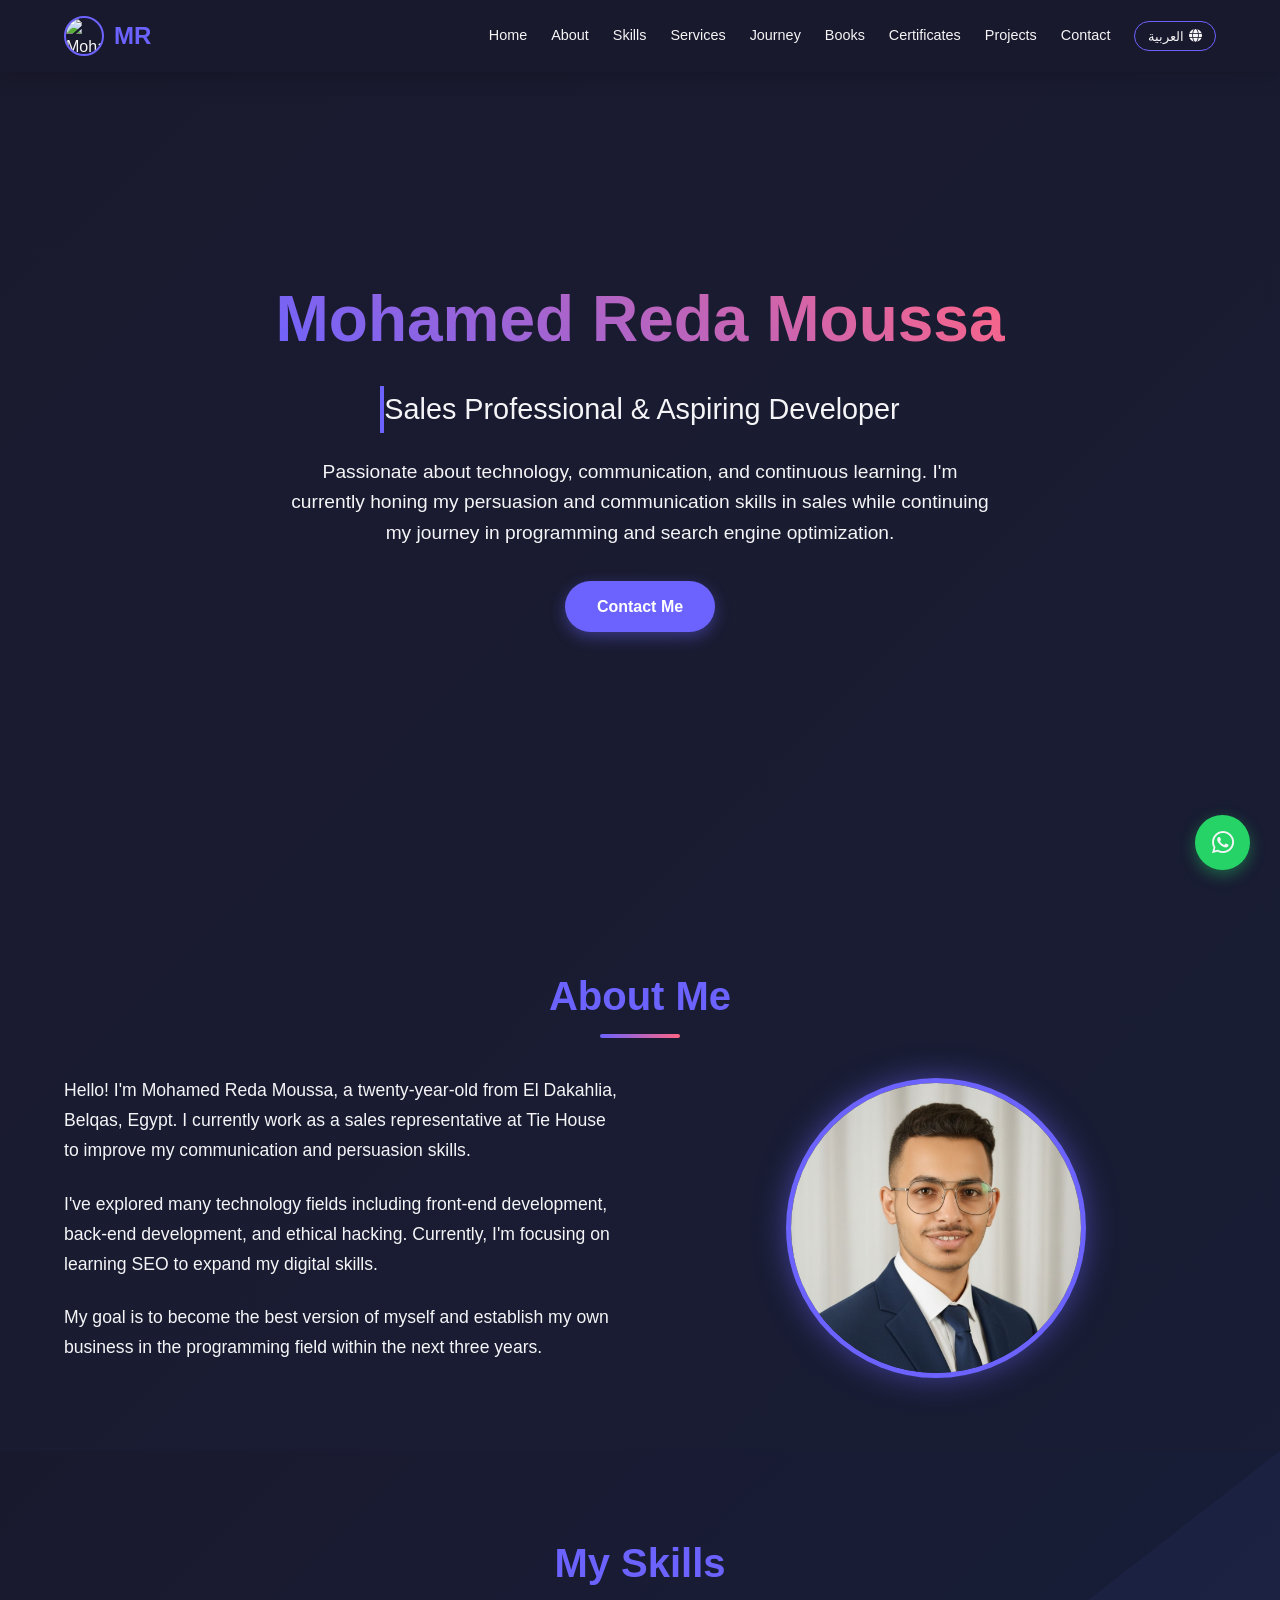
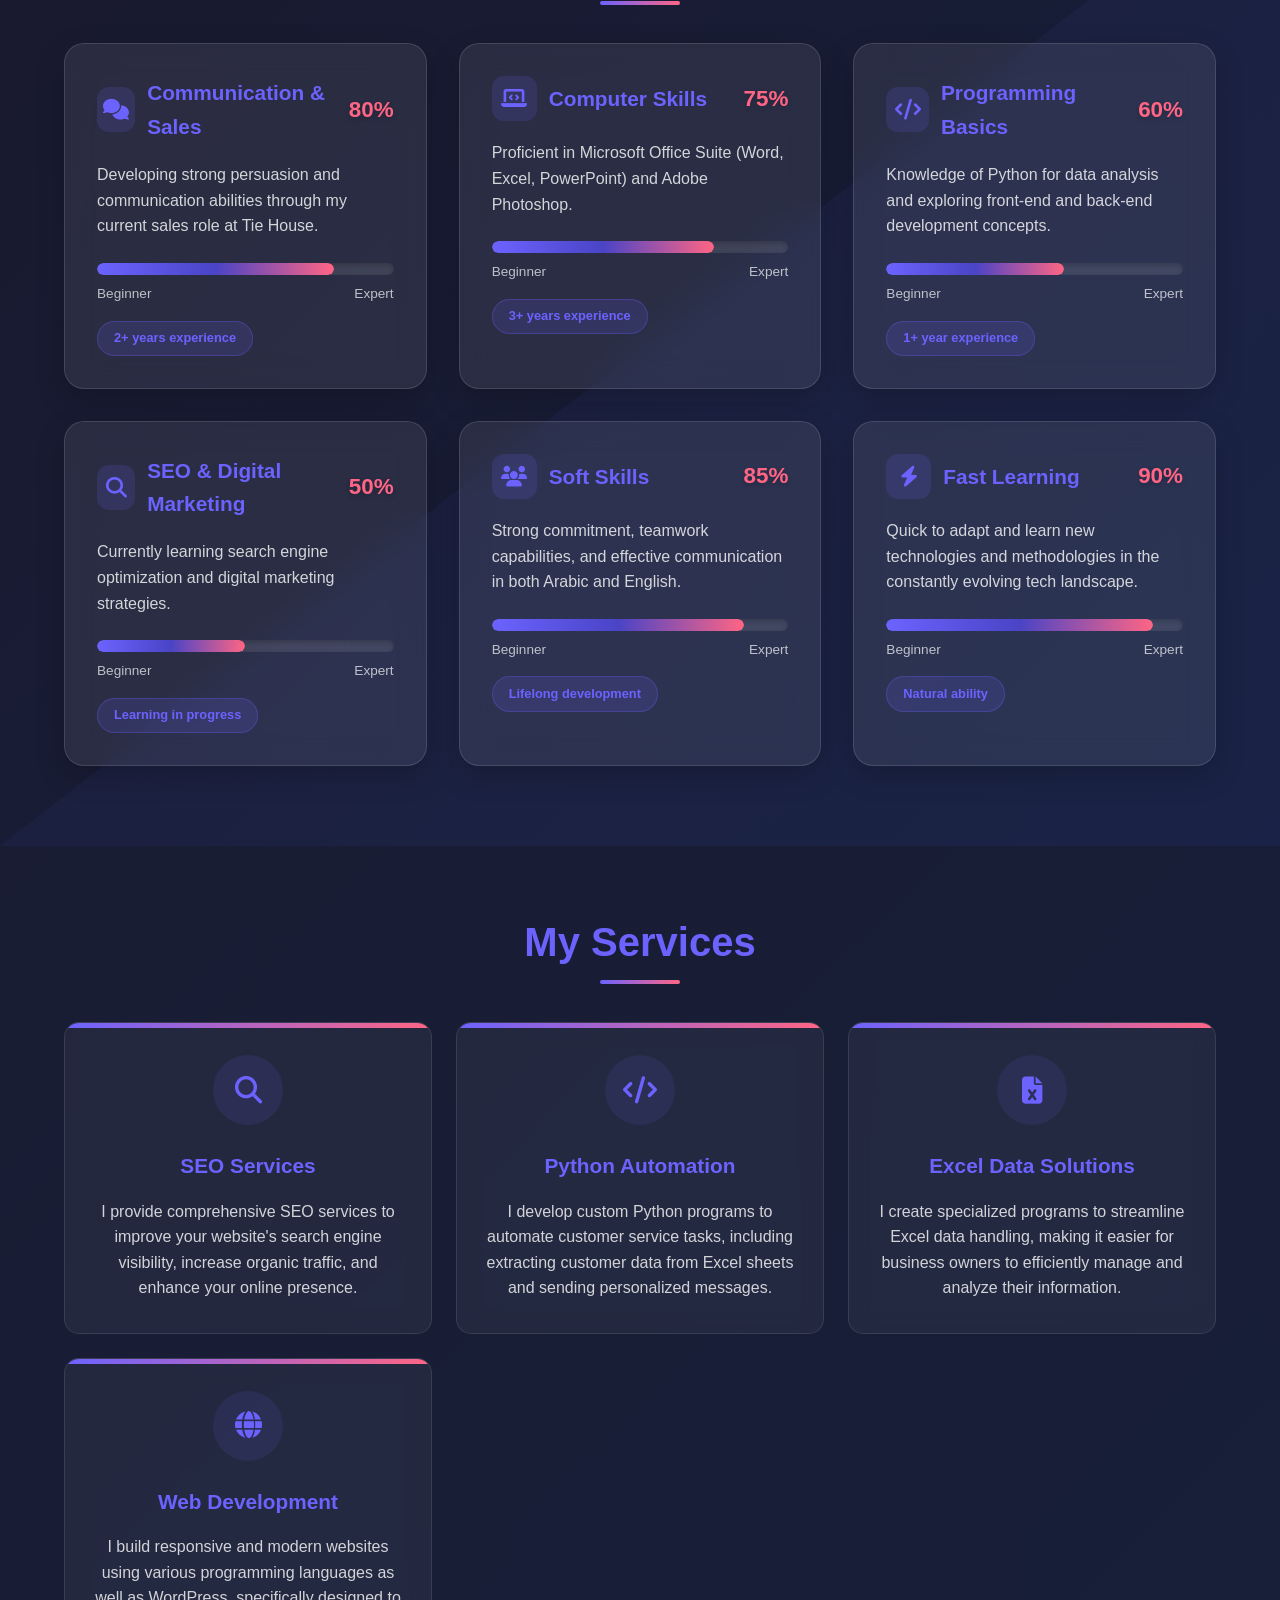
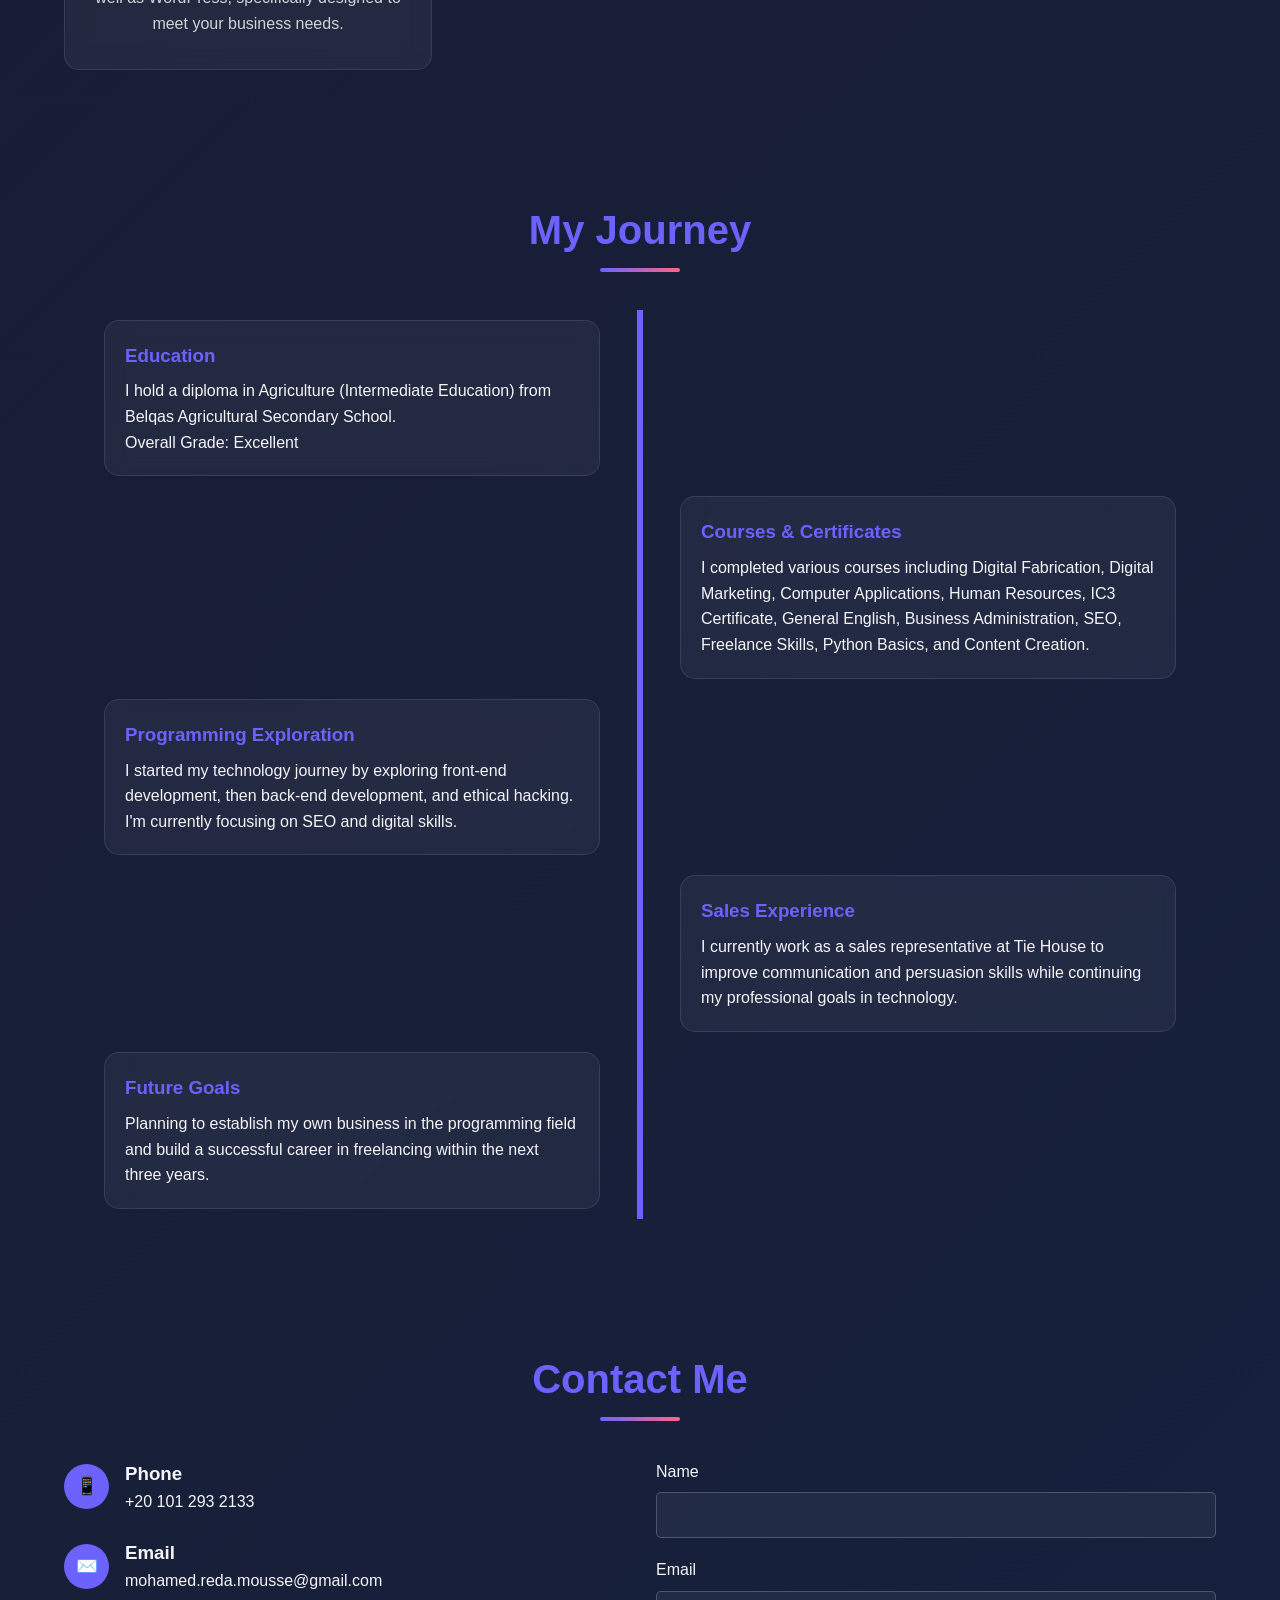
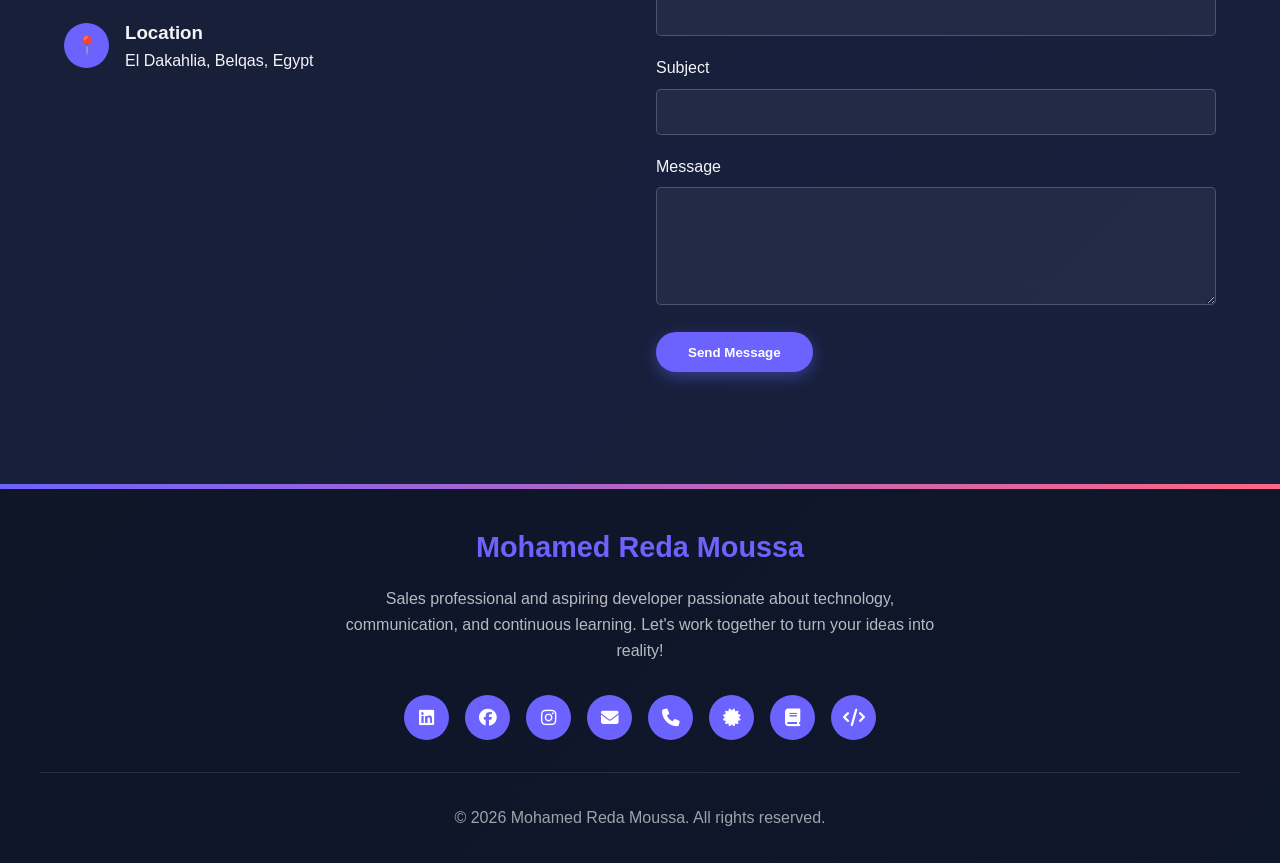
==== commit e1dad338: "Update greeting from 'Hello World' to 'Goodbye World'" ====
--- a/index.html
+++ b/index.html
@@ -381,16 +381,16 @@
                     <i class="fas fa-phone"></i>
                 </a>
                 
-                <a href="../index.html" class="social-link">
+                <!-- <a href="../index.html" class="social-link">
                     <i class="fas fa-home"></i>
-                </a>
-                <a href="certificates.html" class="social-link">
+                </a> -->
+                <a href="pages/certificates.html" class="social-link">
                     <i class="fas fa-certificate"></i>
                 </a>
-                <a href="books.html" class="social-link">
+                <a href="pages/books.html" class="social-link">
                     <i class="fas fa-book"></i>
                 </a>
-                <a href="books.html" class="social-link">
+                <a href="pages/projects.html" class="social-link">
                     <i class="fas fa-code"></i>
                 </a>
             </div>
@@ -417,4 +417,4 @@
     <script src="js/main.js"></script>
 </body>
 
-</html>+</html>
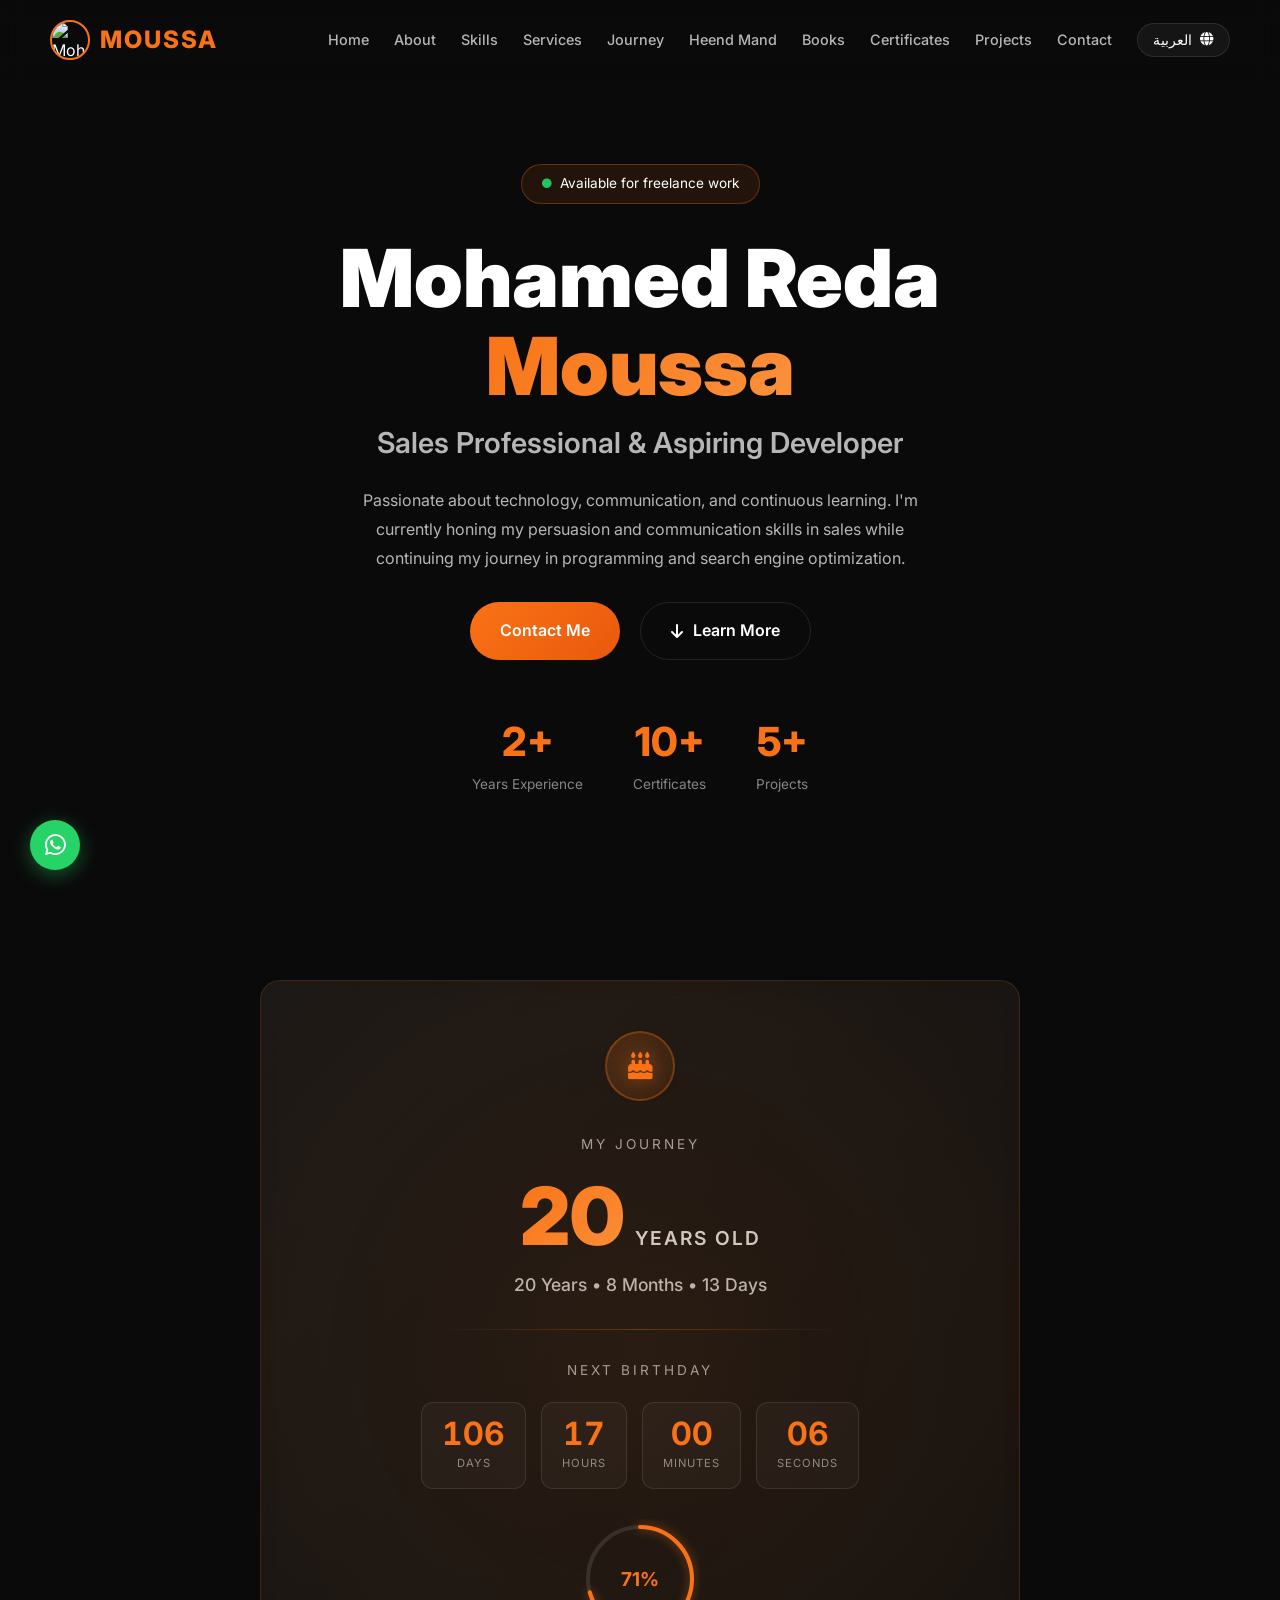
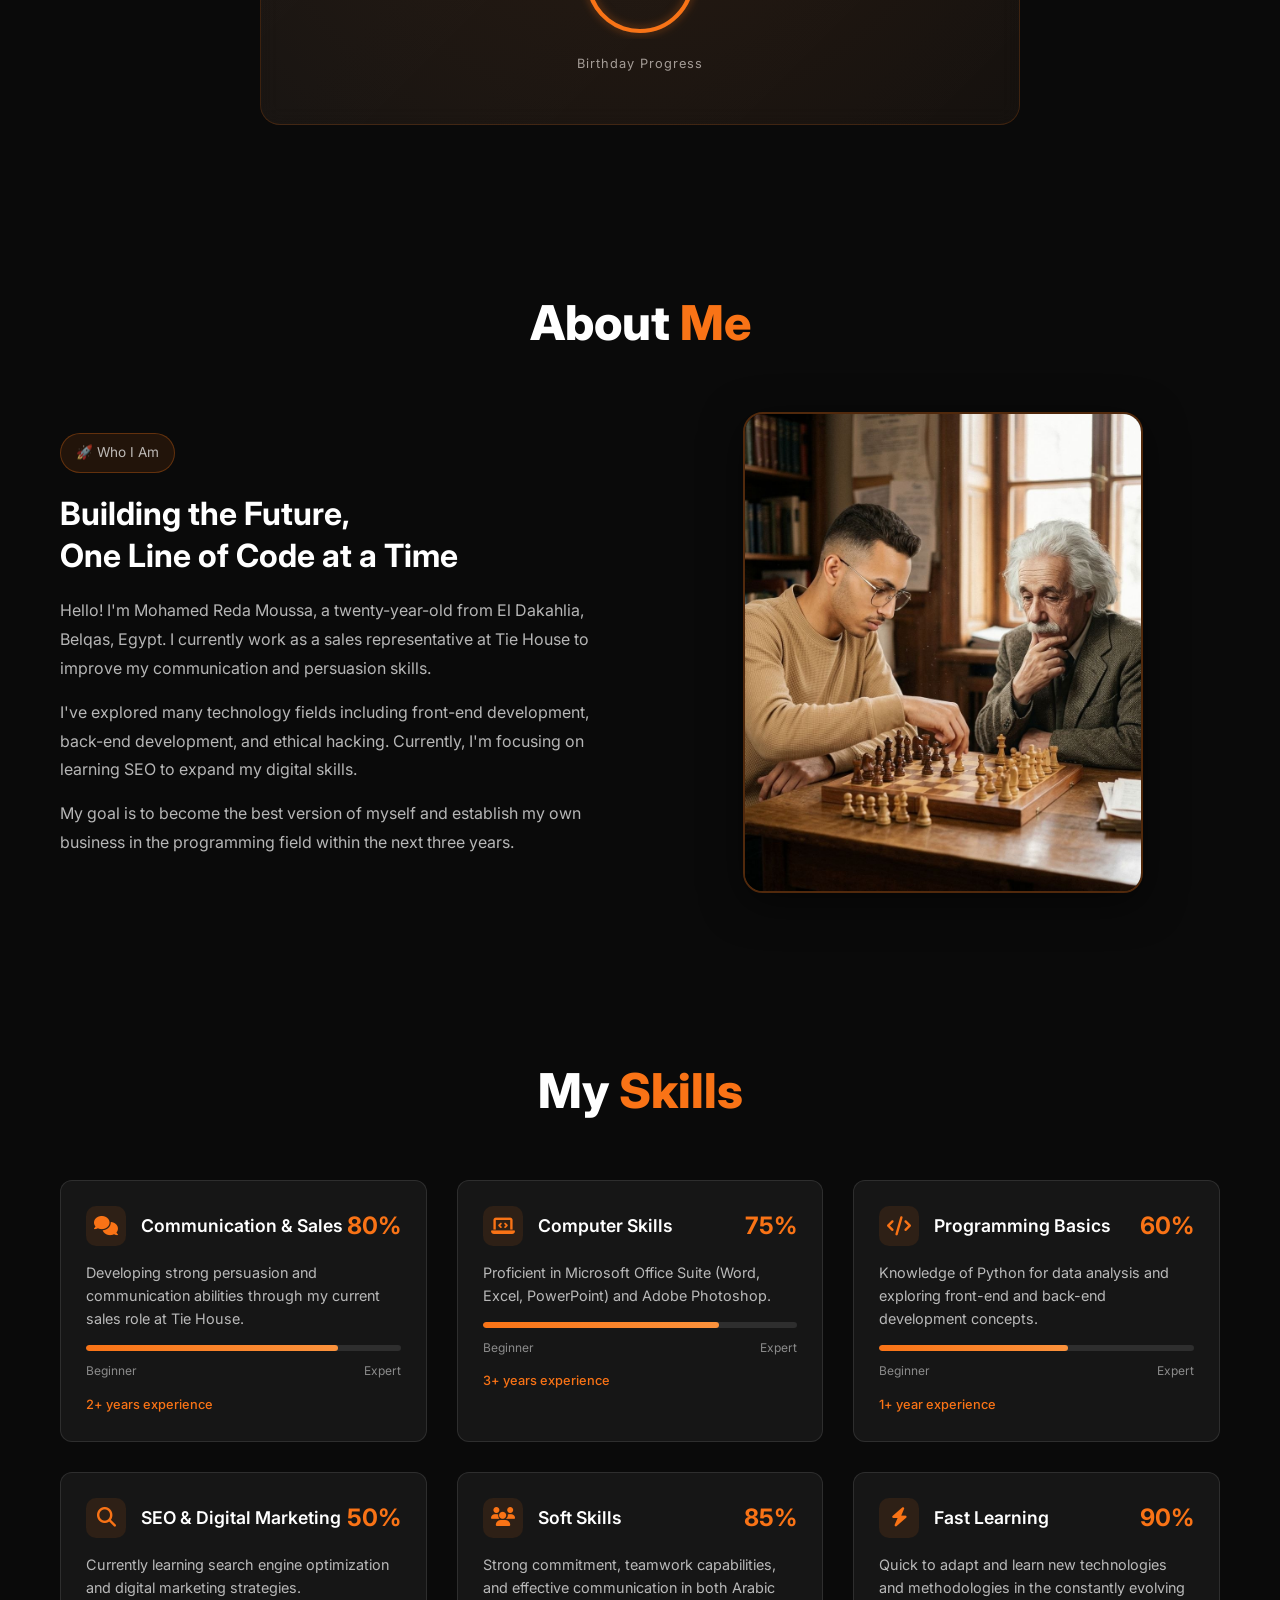
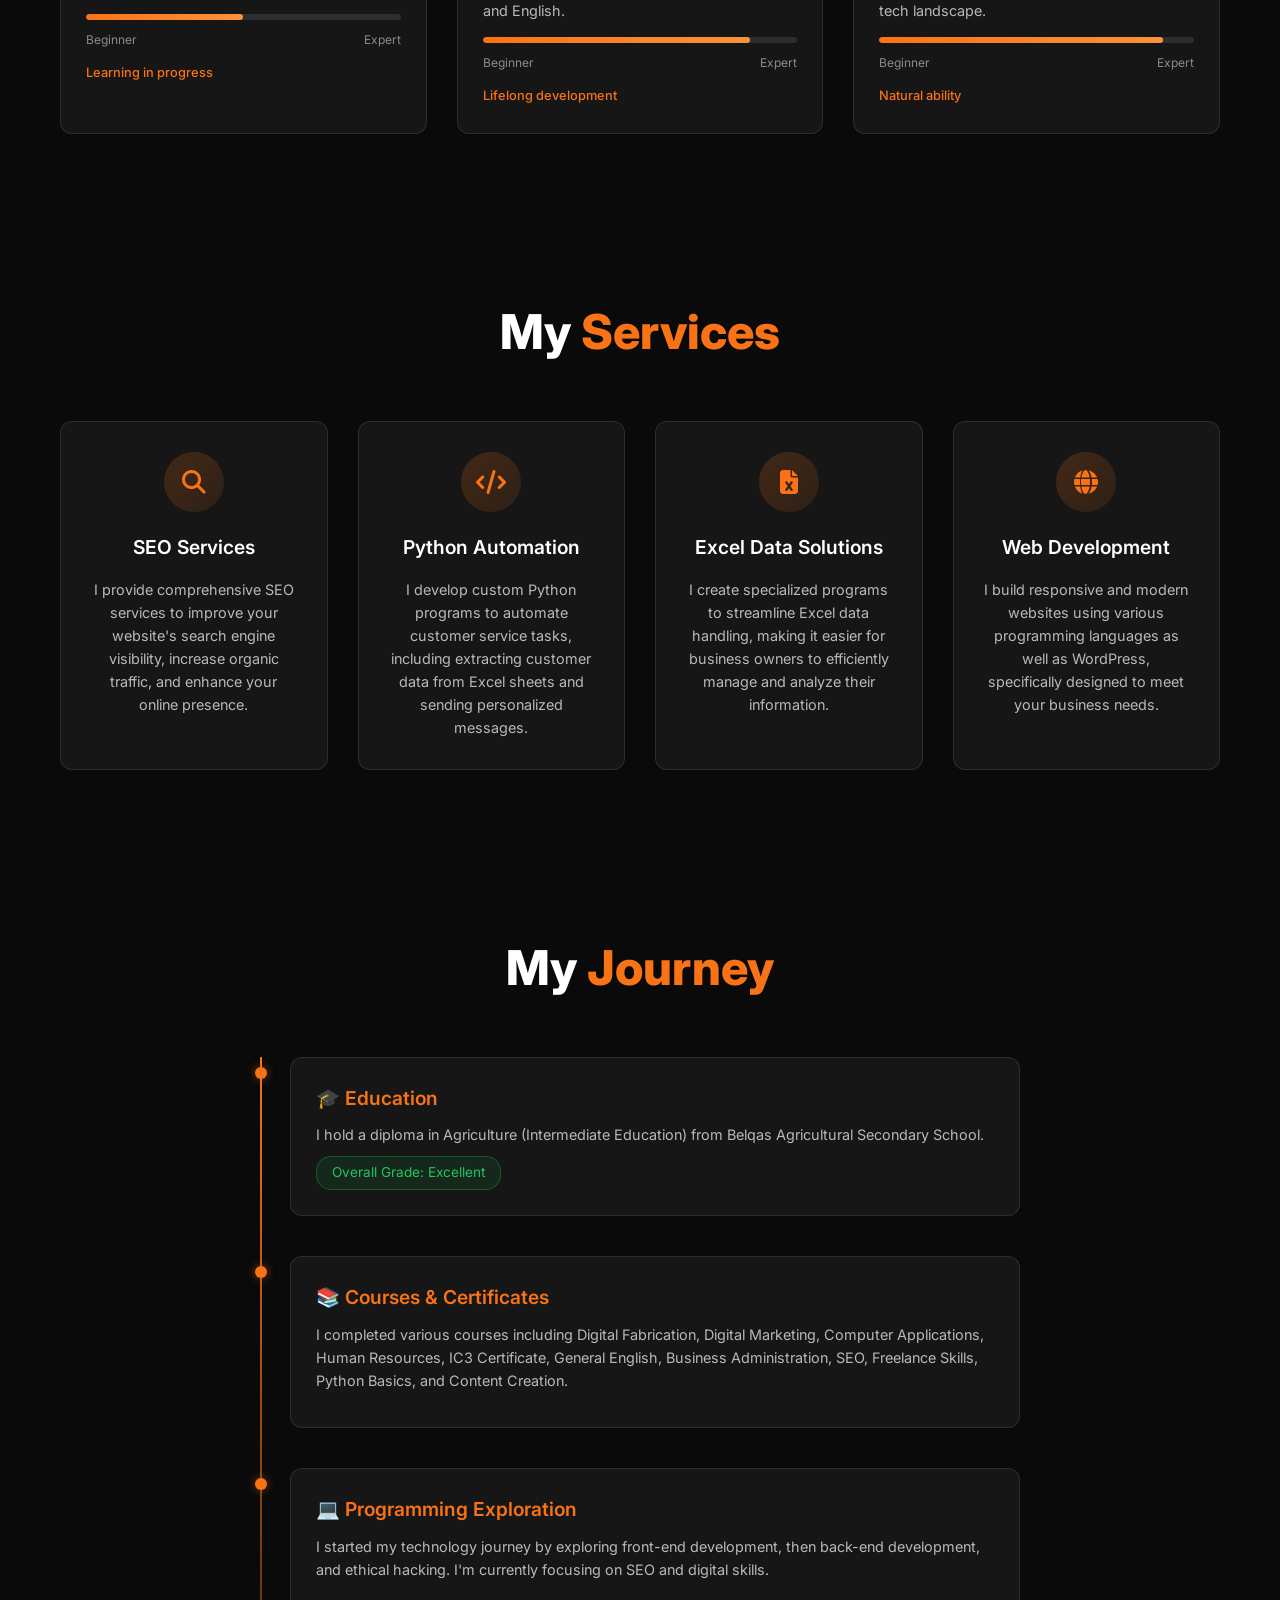
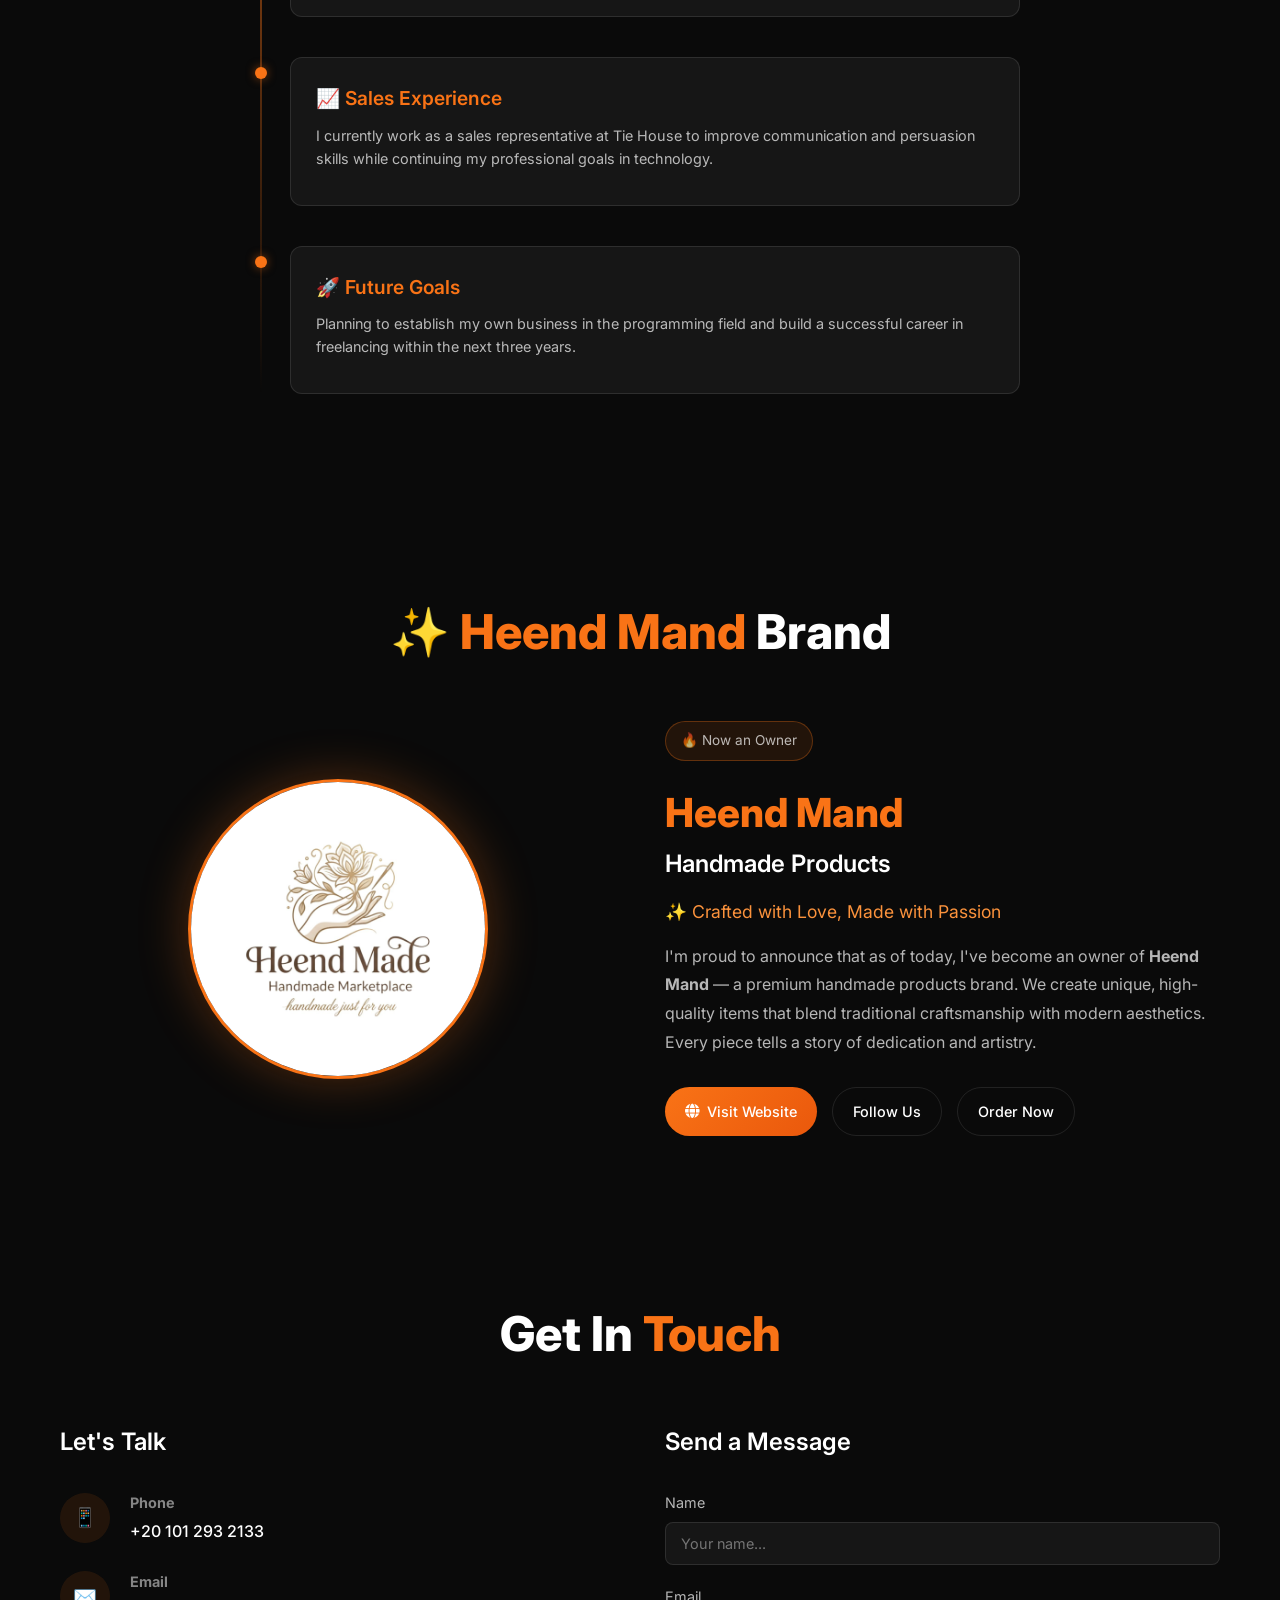
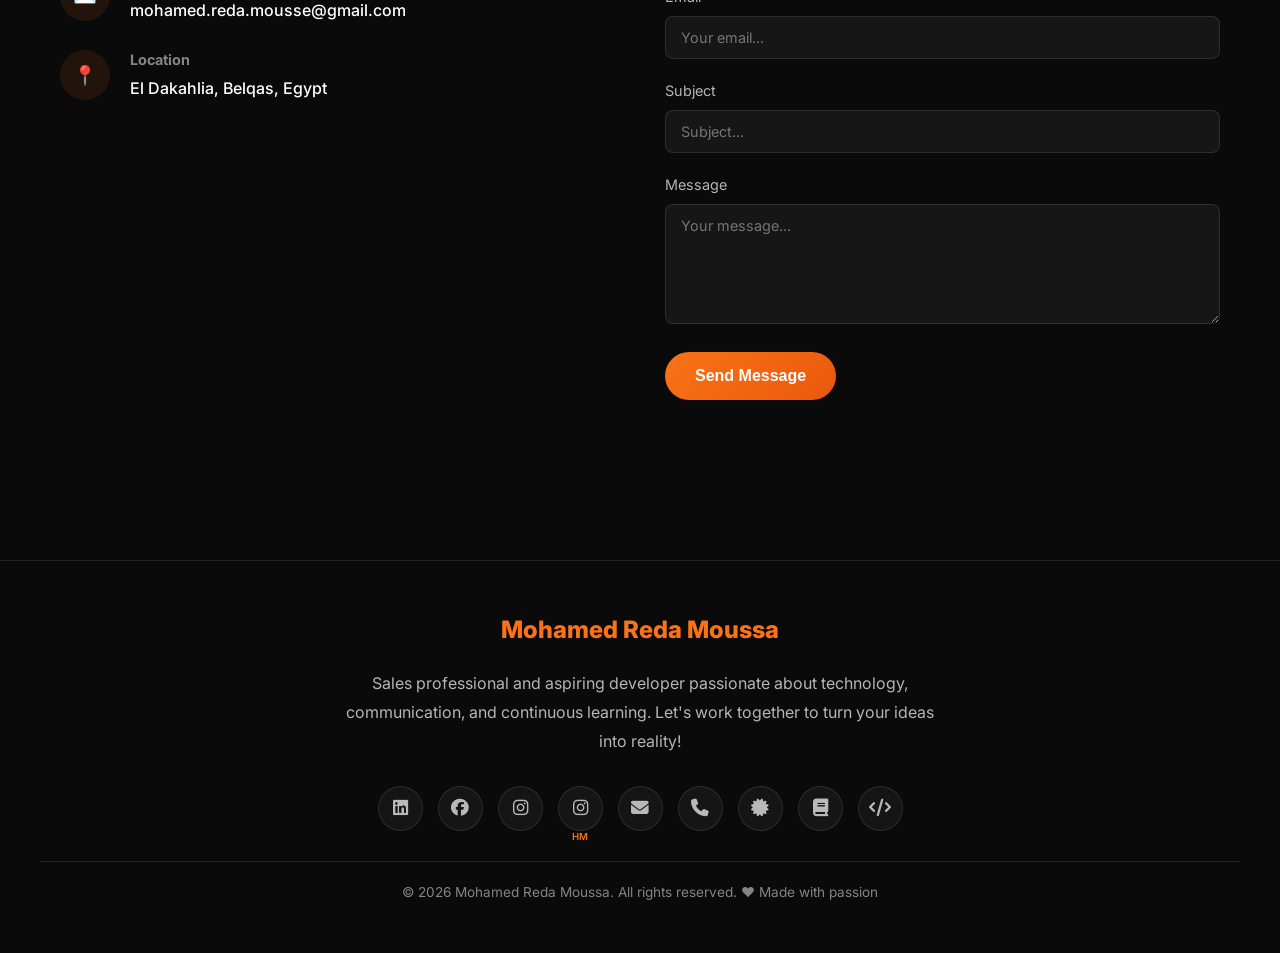
==== commit 58fd1031: "Add files via upload" ====
--- a/index.html
+++ b/index.html
@@ -1,6 +1,5 @@
 <!DOCTYPE html>
 <html lang="en" dir="ltr">
-
 <head>
     <meta charset="UTF-8">
     <meta name="viewport" content="width=device-width, initial-scale=1.0">
@@ -16,9 +15,9 @@
     <title>Mohamed Reda Portfolio | Sales Professional & Aspiring Developer</title>
     <link rel="canonical" href="https://mohamed-reda-portfolio.com">
     <link rel="stylesheet" href="https://cdnjs.cloudflare.com/ajax/libs/font-awesome/6.4.0/css/all.min.css">
+    <link href="https://fonts.googleapis.com/css2?family=Inter:wght@300;400;500;600;700;800;900&display=swap" rel="stylesheet">
     <link rel="stylesheet" href="css/style.css">
 </head>
-
 <body>
     <!-- Particles Background -->
     <div id="particles-js"></div>
@@ -28,7 +27,7 @@
         <div class="logo">
             <img src="https://media.licdn.com/dms/image/v2/D4D03AQF1tOHZBWlEMA/profile-displayphoto-scale_200_200/B4DZlsdKdXJQAY-/0/1758461210926?e=2147483647&v=beta&t=RE8QwMxcJZ6rT68T4whw5kIRxgQIPDFeF7q6F8LahIo"
                 alt="Mohamed Reda" class="logo-img" loading="lazy">
-            <div class="logo-text">MR</div>
+            <div class="logo-text">MOUSSA</div>
         </div>
         <div class="nav-links">
             <a href="#home" data-key="home">Home</a>
@@ -36,6 +35,7 @@
             <a href="#skills" data-key="skills">Skills</a>
             <a href="#services" data-key="services">Services</a>
             <a href="#journey" data-key="journey">Journey</a>
+            <a href="#brand" data-key="brand">Heend Mand</a>
             <a href="pages/books.html" data-key="books">Books</a>
             <a href="pages/certificates.html" data-key="certificates">Certificates</a>
             <a href="pages/projects.html" data-key="projects">Projects</a>
@@ -54,19 +54,90 @@
 
     <!-- Hero Section -->
     <section id="home" class="hero">
-        <h1>Mohamed Reda Moussa</h1>
-        <h2 class="typewriter" data-key="heroTitle">Sales Professional & Aspiring Developer</h2>
+        <div class="hero-badge">
+            <i class="fas fa-circle"></i> Available for freelance work
+        </div>
+        <h1>
+            Mohamed Reda<br>
+            <span class="highlight">Moussa</span>
+        </h1>
+        <h2>
+            <span class="typewriter-text" data-key="heroTitle">Sales Professional & Aspiring Developer</span>
+        </h2>
         <p data-key="heroDescription">Passionate about technology, communication, and continuous learning. I'm currently
             honing my persuasion and communication skills in sales while continuing my journey in programming and search
             engine optimization.</p>
-        <a href="#contact" class="cta-button" data-key="contactMe">Contact Me</a>
+        <div class="hero-actions">
+            <a href="#contact" class="cta-button" data-key="contactMe">
+                <i class="fas fa-paper-plane"></i> Contact Me
+            </a>
+            <a href="#about" class="cta-button-outline">
+                <i class="fas fa-arrow-down"></i> Learn More
+            </a>
+        </div>
+        <div class="hero-stats">
+            <div class="stat">
+                <div class="stat-number">2+</div>
+                <div class="stat-label">Years Experience</div>
+            </div>
+            <div class="stat">
+                <div class="stat-number">10+</div>
+                <div class="stat-label">Certificates</div>
+            </div>
+            <div class="stat">
+                <div class="stat-number">5+</div>
+                <div class="stat-label">Projects</div>
+            </div>
+        </div>
+    </section>
+
+    <!-- Birthday Countdown Section -->
+    <section id="birthday" aria-labelledby="birthday-title">
+        <div class="birthday-container">
+            <div class="birthday-card">
+                <div class="birthday-icon">
+                    <i class="fas fa-cake-candles"></i>
+                </div>
+                
+                <div class="birthday-header">
+                    <span class="birthday-label" data-key="myJourney">MY JOURNEY</span>
+                    <div class="birthday-age">
+                        <span class="age-number" id="ageYears">20</span>
+                        <span class="age-text" data-key="yearsOld">YEARS OLD</span>
+                    </div>
+                    <div class="exact-age" id="exactAge">20 Years • 5 Months • 4 Days</div>
+                </div>
+                
+                <div class="birthday-divider"></div>
+                
+                <div class="birthday-countdown-section">
+                    <span class="countdown-title" data-key="nextBirthday">NEXT BIRTHDAY</span>
+                    <div class="countdown-container" id="birthdayCountdown">
+                        <!-- Countdown items will be inserted by JavaScript -->
+                    </div>
+                </div>
+                
+                <div class="birthday-progress">
+                    <div class="progress-ring-container">
+                        <svg class="progress-ring" width="120" height="120">
+                            <circle class="progress-ring-bg" cx="60" cy="60" r="52"/>
+                            <circle class="progress-ring-fill" id="progressRing" cx="60" cy="60" r="52"/>
+                        </svg>
+                        <div class="progress-percent" id="progressPercent">0%</div>
+                    </div>
+                    <span class="progress-label" data-key="progressLabel">Birthday Progress</span>
+                </div>
+            </div>
+        </div>
     </section>
 
     <!-- About Section -->
     <section id="about">
-        <h2 class="section-title" data-key="aboutTitle">About Me</h2>
+        <h2 class="section-title">About <span>Me</span></h2>
         <div class="about-content">
             <div class="about-text">
+                <div class="badge">🚀 Who I Am</div>
+                <h3>Building the Future,<br>One Line of Code at a Time</h3>
                 <p data-key="aboutText1">Hello! I'm Mohamed Reda Moussa, a twenty-year-old from El Dakahlia, Belqas,
                     Egypt. I currently work as a sales representative at Tie House to improve my communication and
                     persuasion skills.</p>
@@ -77,21 +148,19 @@
                     in the programming field within the next three years.</p>
             </div>
             <div class="about-image">
-                <img src="images/mohamed.jpg" alt="Mohamed Reda Moussa" class="profile-img" loading="lazy">
+                <img src="images/moussa.jpg" alt="Mohamed Reda Moussa" class="profile-img" loading="lazy">
             </div>
         </div>
     </section>
 
     <!-- Skills Section -->
     <section id="skills">
-        <h2 class="section-title" data-key="skillsTitle">My Skills</h2>
+        <h2 class="section-title">My <span>Skills</span></h2>
         <div class="skills-container">
             <div class="skill-card">
                 <div class="skill-header">
                     <div class="skill-title">
-                        <div class="skill-icon">
-                            <i class="fas fa-comments"></i>
-                        </div>
+                        <div class="skill-icon"><i class="fas fa-comments"></i></div>
                         <h3 class="skill-name" data-key="skill1Title">Communication & Sales</h3>
                     </div>
                     <div class="skill-percentage">80%</div>
@@ -111,9 +180,7 @@
             <div class="skill-card">
                 <div class="skill-header">
                     <div class="skill-title">
-                        <div class="skill-icon">
-                            <i class="fas fa-laptop-code"></i>
-                        </div>
+                        <div class="skill-icon"><i class="fas fa-laptop-code"></i></div>
                         <h3 class="skill-name" data-key="skill2Title">Computer Skills</h3>
                     </div>
                     <div class="skill-percentage">75%</div>
@@ -133,9 +200,7 @@
             <div class="skill-card">
                 <div class="skill-header">
                     <div class="skill-title">
-                        <div class="skill-icon">
-                            <i class="fas fa-code"></i>
-                        </div>
+                        <div class="skill-icon"><i class="fas fa-code"></i></div>
                         <h3 class="skill-name" data-key="skill3Title">Programming Basics</h3>
                     </div>
                     <div class="skill-percentage">60%</div>
@@ -155,9 +220,7 @@
             <div class="skill-card">
                 <div class="skill-header">
                     <div class="skill-title">
-                        <div class="skill-icon">
-                            <i class="fas fa-search"></i>
-                        </div>
+                        <div class="skill-icon"><i class="fas fa-search"></i></div>
                         <h3 class="skill-name" data-key="skill4Title">SEO & Digital Marketing</h3>
                     </div>
                     <div class="skill-percentage">50%</div>
@@ -177,9 +240,7 @@
             <div class="skill-card">
                 <div class="skill-header">
                     <div class="skill-title">
-                        <div class="skill-icon">
-                            <i class="fas fa-users"></i>
-                        </div>
+                        <div class="skill-icon"><i class="fas fa-users"></i></div>
                         <h3 class="skill-name" data-key="skill5Title">Soft Skills</h3>
                     </div>
                     <div class="skill-percentage">85%</div>
@@ -199,9 +260,7 @@
             <div class="skill-card">
                 <div class="skill-header">
                     <div class="skill-title">
-                        <div class="skill-icon">
-                            <i class="fas fa-bolt"></i>
-                        </div>
+                        <div class="skill-icon"><i class="fas fa-bolt"></i></div>
                         <h3 class="skill-name" data-key="skill6Title">Fast Learning</h3>
                     </div>
                     <div class="skill-percentage">90%</div>
@@ -222,36 +281,28 @@
 
     <!-- Services Section -->
     <section id="services">
-        <h2 class="section-title" data-key="servicesTitle">My Services</h2>
+        <h2 class="section-title">My <span>Services</span></h2>
         <div class="services-container">
             <div class="service-card">
-                <div class="service-icon">
-                    <i class="fas fa-search"></i>
-                </div>
+                <div class="service-icon"><i class="fas fa-search"></i></div>
                 <h3 data-key="service1Title">SEO Services</h3>
                 <p data-key="service1Desc">I provide comprehensive SEO services to improve your website's search engine
                     visibility, increase organic traffic, and enhance your online presence.</p>
             </div>
             <div class="service-card">
-                <div class="service-icon">
-                    <i class="fas fa-code"></i>
-                </div>
+                <div class="service-icon"><i class="fas fa-code"></i></div>
                 <h3 data-key="service2Title">Python Automation</h3>
                 <p data-key="service2Desc">I develop custom Python programs to automate customer service tasks,
                     including extracting customer data from Excel sheets and sending personalized messages.</p>
             </div>
             <div class="service-card">
-                <div class="service-icon">
-                    <i class="fas fa-file-excel"></i>
-                </div>
+                <div class="service-icon"><i class="fas fa-file-excel"></i></div>
                 <h3 data-key="service3Title">Excel Data Solutions</h3>
                 <p data-key="service3Desc">I create specialized programs to streamline Excel data handling, making it
                     easier for business owners to efficiently manage and analyze their information.</p>
             </div>
             <div class="service-card">
-                <div class="service-icon">
-                    <i class="fas fa-globe"></i>
-                </div>
+                <div class="service-icon"><i class="fas fa-globe"></i></div>
                 <h3 data-key="service4Title">Web Development</h3>
                 <p data-key="service4Desc">I build responsive and modern websites using various programming languages as
                     well as WordPress, specifically designed to meet your business needs.</p>
@@ -261,19 +312,19 @@
 
     <!-- Journey Section -->
     <section id="journey">
-        <h2 class="section-title" data-key="journeyTitle">My Journey</h2>
+        <h2 class="section-title">My <span>Journey</span></h2>
         <div class="timeline">
             <div class="timeline-item">
                 <div class="timeline-content">
-                    <h3 data-key="journey1Title">Education</h3>
+                    <h3 data-key="journey1Title">🎓 Education</h3>
                     <p data-key="journey1Desc">I hold a diploma in Agriculture (Intermediate Education) from Belqas
                         Agricultural Secondary School.</p>
-                    <p data-key="journey1Grade">Overall Grade: Excellent</p>
+                    <span class="grade" data-key="journey1Grade">Overall Grade: Excellent</span>
                 </div>
             </div>
             <div class="timeline-item">
                 <div class="timeline-content">
-                    <h3 data-key="journey2Title">Courses & Certificates</h3>
+                    <h3 data-key="journey2Title">📚 Courses & Certificates</h3>
                     <p data-key="journey2Desc">I completed various courses including Digital Fabrication, Digital
                         Marketing, Computer Applications, Human Resources, IC3 Certificate, General English, Business
                         Administration, SEO, Freelance Skills, Python Basics, and Content Creation.</p>
@@ -281,21 +332,21 @@
             </div>
             <div class="timeline-item">
                 <div class="timeline-content">
-                    <h3 data-key="journey3Title">Programming Exploration</h3>
+                    <h3 data-key="journey3Title">💻 Programming Exploration</h3>
                     <p data-key="journey3Desc">I started my technology journey by exploring front-end development, then
                         back-end development, and ethical hacking. I'm currently focusing on SEO and digital skills.</p>
                 </div>
             </div>
             <div class="timeline-item">
                 <div class="timeline-content">
-                    <h3 data-key="journey4Title">Sales Experience</h3>
+                    <h3 data-key="journey4Title">📈 Sales Experience</h3>
                     <p data-key="journey4Desc">I currently work as a sales representative at Tie House to improve
                         communication and persuasion skills while continuing my professional goals in technology.</p>
                 </div>
             </div>
             <div class="timeline-item">
                 <div class="timeline-content">
-                    <h3 data-key="journey5Title">Future Goals</h3>
+                    <h3 data-key="journey5Title">🚀 Future Goals</h3>
                     <p data-key="journey5Desc">Planning to establish my own business in the programming field and build
                         a successful career in freelancing within the next three years.</p>
                 </div>
@@ -303,52 +354,93 @@
         </div>
     </section>
 
+    <!-- Heend Mand Brand Section -->
+    <section id="brand">
+        <h2 class="section-title">✨ <span>Heend Mand</span> Brand</h2>
+        <div class="brand-container">
+            <div class="brand-image">
+                <div class="brand-logo-wrapper">
+                    <img src="images/heendmade.jpg" alt="Heend Mand Brand Logo" class="brand-logo-img" loading="lazy">
+                </div>
+            </div>
+            <div class="brand-info">
+                <div class="brand-badge">🔥 Now an Owner</div>
+                <h2>
+                    <span class="brand-highlight">Heend Mand</span><br>
+                    <span class="brand-subtitle">Handmade Products</span>
+                </h2>
+                <p class="brand-tagline">✨ Crafted with Love, Made with Passion</p>
+                <p class="brand-description">
+                    I'm proud to announce that as of today, I've become an owner of <strong>Heend Mand</strong> —
+                    a premium handmade products brand. We create unique, high-quality items that blend traditional
+                    craftsmanship with modern aesthetics. Every piece tells a story of dedication and artistry.
+                </p>
+                <div class="brand-links">
+                    <a href="https://heend-made-bzvf.vercel.app" target="_blank" class="brand-link brand-link-primary">
+                        <i class="fas fa-globe"></i> Visit Website
+                    </a>
+                    <a href="https://www.instagram.com/heendmade?igsi=MW4xZHU1aXMwbXNhbA==" target="_blank" class="brand-link brand-link-secondary">
+                        <i class="fab fa-instagram"></i> Follow Us
+                    </a>
+                    <a href="https://wa.me/201117188132?text=Hi%2C%20I%27m%20interested%20in%20Heend%20Mand%20products"
+                       target="_blank" class="brand-link brand-link-secondary">
+                        <i class="fab fa-whatsapp"></i> Order Now
+                    </a>
+                </div>
+            </div>
+        </div>
+    </section>
+
     <!-- Contact Section -->
     <section id="contact">
-        <h2 class="section-title" data-key="contactTitle">Contact Me</h2>
+        <h2 class="section-title">Get In <span>Touch</span></h2>
         <div class="contact-container">
             <div class="contact-info">
+                <h3>Let's Talk</h3>
                 <div class="contact-item">
                     <div class="contact-icon">📱</div>
                     <div>
-                        <h3 data-key="phoneTitle">Phone</h3>
+                        <h4 data-key="phoneTitle">Phone</h4>
                         <p>+20 101 293 2133</p>
                     </div>
                 </div>
                 <div class="contact-item">
                     <div class="contact-icon">✉️</div>
                     <div>
-                        <h3 data-key="emailTitle">Email</h3>
+                        <h4 data-key="emailTitle">Email</h4>
                         <p>mohamed.reda.mousse@gmail.com</p>
                     </div>
                 </div>
                 <div class="contact-item">
                     <div class="contact-icon">📍</div>
                     <div>
-                        <h3 data-key="locationTitle">Location</h3>
+                        <h4 data-key="locationTitle">Location</h4>
                         <p data-key="locationText">El Dakahlia, Belqas, Egypt</p>
                     </div>
                 </div>
             </div>
             <div class="contact-form">
+                <h3>Send a Message</h3>
                 <form id="contactForm">
                     <div class="form-group">
                         <label for="name" data-key="formName">Name</label>
-                        <input type="text" id="name" required>
+                        <input type="text" id="name" placeholder="Your name..." required>
                     </div>
                     <div class="form-group">
                         <label for="email" data-key="formEmail">Email</label>
-                        <input type="email" id="email" required>
+                        <input type="email" id="email" placeholder="Your email..." required>
                     </div>
                     <div class="form-group">
                         <label for="subject" data-key="formSubject">Subject</label>
-                        <input type="text" id="subject" required>
+                        <input type="text" id="subject" placeholder="Subject..." required>
                     </div>
                     <div class="form-group">
                         <label for="message" data-key="formMessage">Message</label>
-                        <textarea id="message" rows="5" required></textarea>
-                    </div>
-                    <button type="submit" class="cta-button" data-key="formSubmit">Send Message</button>
+                        <textarea id="message" rows="5" placeholder="Your message..." required></textarea>
+                    </div>
+                    <button type="submit" class="cta-button" data-key="formSubmit">
+                        <i class="fas fa-paper-plane"></i> Send Message
+                    </button>
                 </form>
             </div>
         </div>
@@ -362,17 +454,18 @@
                 technology, communication, and continuous learning. Let's work together to turn your ideas into reality!
             </p>
             <div class="social-links">
-                <a href="https://www.linkedin.com/in/mohamed-reda-moussa-472949357" class="social-link" target="_blank"
-                    rel="noopener noreferrer">
+                <a href="https://www.linkedin.com/in/mohamed-reda-moussa-472949357" class="social-link" target="_blank" rel="noopener noreferrer">
                     <i class="fa-brands fa-linkedin"></i>
                 </a>
-                <a href="https://www.facebook.com/mooogalaxy" class="social-link" target="_blank"
-                    rel="noopener noreferrer">
+                <a href="https://www.facebook.com/mooogalaxy" class="social-link" target="_blank" rel="noopener noreferrer">
                     <i class="fa-brands fa-facebook"></i>
                 </a>
-                <a href="https://www.instagram.com/mohamed_moussa_2006" class="social-link" target="_blank"
-                    rel="noopener noreferrer">
+                <a href="https://www.instagram.com/abomoussa.dev?igsh=c2c5eTh6ZWQxNTh4" class="social-link" target="_blank" rel="noopener noreferrer">
                     <i class="fa-brands fa-instagram"></i>
+                </a>
+                <a href="https://www.instagram.com/heendmade?igsi=MW4xZHU1aXMwbXNhbA==" class="social-link" target="_blank" rel="noopener noreferrer">
+                    <i class="fa-brands fa-instagram"></i>
+                    <span>HM</span>
                 </a>
                 <a href="mailto:mohamed.reda.mousse@gmail.com" class="social-link">
                     <i class="fas fa-envelope"></i>
@@ -380,10 +473,6 @@
                 <a href="tel:+201012932133" class="social-link">
                     <i class="fas fa-phone"></i>
                 </a>
-                
-                <!-- <a href="../index.html" class="social-link">
-                    <i class="fas fa-home"></i>
-                </a> -->
                 <a href="pages/certificates.html" class="social-link">
                     <i class="fas fa-certificate"></i>
                 </a>
@@ -395,14 +484,14 @@
                 </a>
             </div>
             <div class="footer-bottom">
-                <p>&copy; 2024 Mohamed Reda Moussa. All rights reserved.</p>
+                <p>&copy; 2024 Mohamed Reda Moussa. All rights reserved. ❤️ Made with passion</p>
             </div>
         </div>
     </footer>
 
     <!-- WhatsApp Button -->
     <a href="https://wa.me/201012932133" class="whatsapp-button" target="_blank" rel="noopener noreferrer">
-        <i class="fa-brands fa-whatsapp" style="color: #F5F5F7;"></i>
+        <i class="fa-brands fa-whatsapp"></i>
     </a>
 
     <!-- Floating Action Button -->
@@ -414,7 +503,7 @@
     <script src="https://cdn.jsdelivr.net/particles.js/2.0.0/particles.min.js"></script>
     <script src="js/particles-config.js"></script>
     <script src="js/language.js"></script>
+    <script src="js/birthday.js"></script>
     <script src="js/main.js"></script>
 </body>
-
-</html>
+</html>
--- a/css/style.css
+++ b/css/style.css
@@ -1,49 +1,75 @@
-:root {
-    --primary: #6C63FF;
-    --secondary: #4A44C6;
-    --dark: #1a1a2e;
-    --darker: #16213e;
-    --light: #F5F5F7;
-    --accent: #FF6584;
-    --success: #4CAF50;
-}
-
+/* ==========================================
+   GLOBAL STYLES
+   ========================================== */
 * {
     margin: 0;
     padding: 0;
     box-sizing: border-box;
-    font-family: 'Segoe UI', Tahoma, Geneva, Verdana, sans-serif;
+}
+
+:root {
+    --primary-color: #F97316;
+    --primary-light: #FB923C;
+    --primary-dark: #EA580C;
+    --bg-dark: #0a0a0a;
+    --bg-card: rgba(255, 255, 255, 0.05);
+    --text-primary: #ffffff;
+    --text-secondary: rgba(255, 255, 255, 0.7);
+    --text-muted: rgba(255, 255, 255, 0.5);
+    --border-color: rgba(255, 255, 255, 0.1);
+    --border-hover: rgba(249, 115, 22, 0.4);
+    --shadow-sm: 0 2px 10px rgba(0, 0, 0, 0.3);
+    --shadow-md: 0 5px 20px rgba(0, 0, 0, 0.4);
+    --shadow-lg: 0 10px 40px rgba(0, 0, 0, 0.5);
+    --transition: 0.3s ease;
+    --border-radius: 12px;
+}
+
+html {
+    scroll-behavior: smooth;
 }
 
 body {
-    background: linear-gradient(135deg, var(--dark) 0%, var(--darker) 100%);
-    color: var(--light);
+    font-family: 'Inter', sans-serif;
+    background: var(--bg-dark);
+    color: var(--text-primary);
+    line-height: 1.6;
     overflow-x: hidden;
-    line-height: 1.6;
 }
 
 /* Particles Background */
 #particles-js {
     position: fixed;
+    top: 0;
+    left: 0;
     width: 100%;
     height: 100%;
     z-index: -1;
-}
-
-/* Navigation */
+    pointer-events: none;
+}
+
+/* ==========================================
+   NAVIGATION
+   ========================================== */
 nav {
     position: fixed;
     top: 0;
+    left: 0;
     width: 100%;
     display: flex;
     justify-content: space-between;
     align-items: center;
-    padding: 1rem 5%;
-    background: rgba(26, 26, 46, 0.95);
+    padding: 20px 50px;
+    background: rgba(10, 10, 10, 0.9);
     backdrop-filter: blur(10px);
+    -webkit-backdrop-filter: blur(10px);
     z-index: 1000;
-    transition: all 0.3s ease;
-    box-shadow: 0 4px 20px rgba(0, 0, 0, 0.2);
+    transition: var(--transition);
+}
+
+nav.scrolled {
+    padding: 15px 50px;
+    box-shadow: var(--shadow-md);
 }
 
 .logo {
@@ -57,33 +83,34 @@
     height: 40px;
     border-radius: 50%;
     object-fit: cover;
-    border: 2px solid var(--primary);
+    border: 2px solid var(--primary-color);
 }
 
 .logo-text {
     font-size: 1.5rem;
-    font-weight: 700;
-    color: var(--primary);
+    font-weight: 800;
+    color: var(--primary-color);
+    letter-spacing: 2px;
 }
 
 .nav-links {
     display: flex;
-    gap: 1.5rem;
-    align-items: center;
-    flex-wrap: wrap;
+    align-items: center;
+    gap: 25px;
 }
 
 .nav-links a {
-    color: var(--light);
+    color: var(--text-secondary);
     text-decoration: none;
+    font-size: 0.9rem;
     font-weight: 500;
-    transition: color 0.3s;
+    transition: var(--transition);
     position: relative;
-    font-size: 0.9rem;
-}
-
-.nav-links a:hover {
-    color: var(--primary);
+}
+
+.nav-links a:hover,
+.nav-links a.active {
+    color: var(--primary-color);
 }
 
 .nav-links a::after {
@@ -93,673 +120,1080 @@
     left: 0;
     width: 0;
     height: 2px;
-    background: var(--primary);
-    transition: width 0.3s;
-}
-
-.nav-links a:hover::after {
+    background: var(--primary-color);
+    transition: var(--transition);
+}
+
+.nav-links a:hover::after,
+.nav-links a.active::after {
     width: 100%;
 }
 
 .language-toggle {
-    background: transparent;
-    border: 1px solid var(--primary);
-    color: var(--light);
-    padding: 0.4rem 0.8rem;
+    background: var(--bg-card);
+    border: 1px solid var(--border-color);
+    color: var(--text-primary);
+    padding: 8px 15px;
     border-radius: 20px;
     cursor: pointer;
-    transition: all 0.3s;
-    font-size: 0.8rem;
-    display: flex;
-    align-items: center;
-    gap: 5px;
+    display: flex;
+    align-items: center;
+    gap: 8px;
+    font-size: 0.85rem;
+    transition: var(--transition);
 }
 
 .language-toggle:hover {
-    background: var(--primary);
-    transform: scale(1.05);
+    border-color: var(--primary-color);
+    background: rgba(249, 115, 22, 0.1);
 }
 
 .menu-toggle {
     display: none;
     flex-direction: column;
     cursor: pointer;
+    gap: 5px;
 }
 
 .menu-toggle span {
     width: 25px;
-    height: 3px;
-    background: var(--light);
-    margin: 3px 0;
-    transition: 0.3s;
-}
-
-/* Hero Section */
+    height: 2px;
+    background: var(--text-primary);
+    transition: var(--transition);
+}
+
+/* ==========================================
+   HERO SECTION
+   ========================================== */
 .hero {
-    height: 100vh;
+    min-height: 100vh;
     display: flex;
     flex-direction: column;
     justify-content: center;
     align-items: center;
     text-align: center;
-    padding: 0 5%;
+    padding: 120px 20px 60px;
     position: relative;
 }
 
+.hero-badge {
+    display: inline-flex;
+    align-items: center;
+    gap: 8px;
+    background: rgba(249, 115, 22, 0.1);
+    border: 1px solid rgba(249, 115, 22, 0.3);
+    padding: 8px 20px;
+    border-radius: 20px;
+    font-size: 0.85rem;
+    margin-bottom: 30px;
+}
+
+.hero-badge i {
+    color: #22c55e;
+    font-size: 0.6rem;
+    animation: pulse 2s infinite;
+}
+
+@keyframes pulse {
+    0%, 100% { opacity: 1; }
+    50% { opacity: 0.5; }
+}
+
 .hero h1 {
-    font-size: clamp(2.5rem, 5vw, 4rem);
-    margin-bottom: 1rem;
-    background: linear-gradient(45deg, var(--primary), var(--accent));
+    font-size: clamp(3rem, 8vw, 5rem);
+    font-weight: 900;
+    margin-bottom: 10px;
+    line-height: 1.1;
+}
+
+.highlight {
+    background: linear-gradient(135deg, var(--primary-color), var(--primary-light));
     -webkit-background-clip: text;
+    -webkit-text-fill-color: transparent;
     background-clip: text;
-    color: transparent;
-    animation: float 3s ease-in-out infinite;
 }
 
 .hero h2 {
     font-size: clamp(1.2rem, 3vw, 1.8rem);
-    margin-bottom: 1.5rem;
-    color: var(--light);
-    font-weight: 400;
+    font-weight: 600;
+    color: var(--text-secondary);
+    margin-bottom: 20px;
 }
 
 .hero p {
-    font-size: clamp(1rem, 2vw, 1.2rem);
-    max-width: 700px;
-    margin-bottom: 2rem;
-    line-height: 1.6;
-}
-
-/* Buttons */
+    max-width: 600px;
+    color: var(--text-secondary);
+    font-size: 1rem;
+    margin-bottom: 30px;
+    line-height: 1.8;
+}
+
+.hero-actions {
+    display: flex;
+    gap: 20px;
+    flex-wrap: wrap;
+    justify-content: center;
+    margin-bottom: 50px;
+}
+
 .cta-button {
-    display: inline-block;
-    padding: 0.8rem 2rem;
-    background: var(--primary);
+    display: inline-flex;
+    align-items: center;
+    gap: 10px;
+    background: linear-gradient(135deg, var(--primary-color), var(--primary-dark));
     color: white;
+    padding: 15px 30px;
+    border-radius: 30px;
     text-decoration: none;
-    border-radius: 30px;
     font-weight: 600;
-    transition: all 0.3s;
-    box-shadow: 0 5px 15px rgba(108, 99, 255, 0.4);
     border: none;
     cursor: pointer;
+    transition: var(--transition);
+    font-size: 1rem;
 }
 
 .cta-button:hover {
-    background: var(--secondary);
-    transform: translateY(-3px);
-    box-shadow: 0 8px 20px rgba(108, 99, 255, 0.6);
-}
-
-/* Sections */
-section {
-    padding: 4rem 5%;
-    min-height: auto;
-}
-
-.section-title {
-    font-size: clamp(1.8rem, 4vw, 2.5rem);
+    transform: translateY(-2px);
+    box-shadow: 0 10px 30px rgba(249, 115, 22, 0.3);
+}
+
+.cta-button-outline {
+    display: inline-flex;
+    align-items: center;
+    gap: 10px;
+    background: transparent;
+    border: 1px solid var(--border-color);
+    color: var(--text-primary);
+    padding: 15px 30px;
+    border-radius: 30px;
+    text-decoration: none;
+    font-weight: 600;
+    transition: var(--transition);
+    font-size: 1rem;
+}
+
+.cta-button-outline:hover {
+    border-color: var(--primary-color);
+    background: rgba(249, 115, 22, 0.1);
+}
+
+.hero-stats {
+    display: flex;
+    gap: 50px;
+    flex-wrap: wrap;
+    justify-content: center;
+}
+
+.stat {
     text-align: center;
-    margin-bottom: 3rem;
-    color: var(--primary);
-    position: relative;
-}
-
-.section-title::after {
-    content: '';
-    position: absolute;
-    bottom: -10px;
-    left: 50%;
-    transform: translateX(-50%);
-    width: 80px;
-    height: 4px;
-    background: linear-gradient(90deg, var(--primary), var(--accent));
-    border-radius: 2px;
-}
-
-/* About Section */
-.about-content {
-    display: flex;
-    flex-wrap: wrap;
-    gap: 2rem;
-    align-items: center;
-    justify-content: center;
-}
-
-.about-text {
-    flex: 1;
-    min-width: 300px;
-}
-
-.about-text p {
-    margin-bottom: 1.5rem;
-    line-height: 1.7;
-    font-size: 1.1rem;
-}
-
-.about-image {
-    flex: 1;
-    min-width: 300px;
-    text-align: center;
-}
-
-.profile-img {
-    width: 100%;
-    max-width: 300px;
-    height: auto;
-    aspect-ratio: 1/1;
-    border-radius: 50%;
-    object-fit: cover;
-    border: 5px solid var(--primary);
-    box-shadow: 0 0 30px rgba(108, 99, 255, 0.5);
-    animation: pulse 2s infinite;
-}
-
-/* Skills Section */
-#skills {
-    padding: 5rem 5%;
-    background: linear-gradient(135deg, rgba(26, 26, 46, 0.9) 0%, rgba(22, 33, 62, 0.9) 100%);
-    position: relative;
-    overflow: hidden;
-}
-
-#skills::before {
-    content: '';
-    position: absolute;
-    top: 0;
-    left: 0;
-    width: 100%;
-    height: 100%;
-    background: url('data:image/svg+xml,<svg xmlns="http://www.w3.org/2000/svg" viewBox="0 0 1000 1000" preserveAspectRatio="none"><path fill="%236C63FF" opacity="0.05" d="M0,1000 L1000,0 L1000,1000 Z"></path></svg>');
-    background-size: cover;
-}
-
-.skills-container {
-    display: grid;
-    grid-template-columns: repeat(auto-fit, minmax(320px, 1fr));
-    gap: 2rem;
+}
+
+.stat-number {
+    font-size: 2.5rem;
+    font-weight: 800;
+    color: var(--primary-color);
+    display: block;
+}
+
+.stat-label {
+    font-size: 0.85rem;
+    color: var(--text-muted);
+}
+
+/* ==========================================
+   BIRTHDAY COUNTDOWN SECTION
+   ========================================== */
+#birthday {
+    padding: 80px 0;
     position: relative;
     z-index: 1;
 }
 
-.skill-card {
-    background: rgba(255, 255, 255, 0.08);
+.birthday-container {
+    max-width: 800px;
+    margin: 0 auto;
+    padding: 0 20px;
+}
+
+.birthday-card {
+    background: linear-gradient(135deg, rgba(255, 255, 255, 0.05), rgba(255, 255, 255, 0.02));
+    border: 1px solid rgba(249, 115, 22, 0.2);
     border-radius: 20px;
-    padding: 2rem;
-    transition: all 0.4s cubic-bezier(0.175, 0.885, 0.32, 1.275);
-    backdrop-filter: blur(15px);
-    border: 1px solid rgba(255, 255, 255, 0.12);
-    box-shadow: 0 10px 30px rgba(0, 0, 0, 0.2);
-    position: relative;
-    overflow: hidden;
-}
-
-.skill-card::before {
-    content: '';
-    position: absolute;
-    top: 0;
-    left: 0;
-    width: 100%;
-    height: 5px;
-    background: linear-gradient(90deg, var(--primary), var(--accent));
-    transform: scaleX(0);
-    transform-origin: left;
-    transition: transform 0.5s ease;
-}
-
-.skill-card:hover::before {
-    transform: scaleX(1);
-}
-
-.skill-card:hover {
-    transform: translateY(-10px) scale(1.02);
-    box-shadow: 0 20px 40px rgba(0, 0, 0, 0.3);
-    background: rgba(255, 255, 255, 0.12);
-}
-
-.skill-header {
-    display: flex;
-    justify-content: space-between;
-    align-items: center;
-    margin-bottom: 1.2rem;
-}
-
-.skill-title {
-    display: flex;
-    align-items: center;
-    gap: 12px;
-}
-
-.skill-icon {
-    width: 45px;
-    height: 45px;
-    background: rgba(108, 99, 255, 0.15);
-    border-radius: 12px;
-    display: flex;
-    justify-content: center;
-    align-items: center;
-    font-size: 1.3rem;
-    color: var(--primary);
-    transition: all 0.3s;
-}
-
-.skill-card:hover .skill-icon {
-    background: var(--primary);
-    color: white;
-    transform: rotate(10deg) scale(1.1);
-}
-
-.skill-name {
-    color: var(--primary);
-    font-size: 1.3rem;
-    font-weight: 700;
-    margin: 0;
-}
-
-.skill-percentage {
-    font-size: 1.4rem;
-    font-weight: 800;
-    color: var(--accent);
-    text-shadow: 0 2px 5px rgba(0, 0, 0, 0.2);
-}
-
-.skill-description {
-    color: rgba(255, 255, 255, 0.8);
-    line-height: 1.6;
-    margin-bottom: 1.5rem;
-    font-size: 1rem;
-}
-
-.skill-bar-container {
-    position: relative;
-    height: 12px;
-    background: rgba(255, 255, 255, 0.1);
-    border-radius: 10px;
-    overflow: hidden;
-    box-shadow: inset 0 2px 5px rgba(0, 0, 0, 0.2);
-}
-
-.skill-bar {
-    height: 100%;
-    border-radius: 10px;
-    width: 0;
-    transition: width 1.5s cubic-bezier(0.22, 0.61, 0.36, 1);
-    position: relative;
-    overflow: hidden;
-}
-
-.skill-bar::before {
-    content: '';
-    position: absolute;
-    top: 0;
-    left: 0;
-    right: 0;
-    bottom: 0;
-    background-image: linear-gradient(90deg,
-            var(--primary) 0%,
-            var(--secondary) 50%,
-            var(--accent) 100%);
-    border-radius: 10px;
-}
-
-.skill-bar::after {
-    content: '';
-    position: absolute;
-    top: 0;
-    left: -100%;
-    width: 100%;
-    height: 100%;
-    background: linear-gradient(90deg,
-            transparent,
-            rgba(255, 255, 255, 0.4),
-            transparent);
-    animation: shimmer 2s infinite;
-    border-radius: 10px;
-}
-
-.skill-level {
-    display: flex;
-    justify-content: space-between;
-    margin-top: 8px;
-    font-size: 0.85rem;
-    color: rgba(255, 255, 255, 0.7);
-}
-
-.skill-experience {
-    display: inline-block;
-    margin-top: 1rem;
-    padding: 0.4rem 1rem;
-    background: rgba(108, 99, 255, 0.15);
-    color: var(--primary);
-    border-radius: 20px;
-    font-size: 0.8rem;
-    font-weight: 600;
-    border: 1px solid rgba(108, 99, 255, 0.3);
-}
-
-/* Services Section */
-.services-container {
-    display: grid;
-    grid-template-columns: repeat(auto-fit, minmax(280px, 1fr));
-    gap: 1.5rem;
-}
-
-.service-card {
-    background: rgba(255, 255, 255, 0.05);
-    border-radius: 15px;
-    padding: 2rem 1.5rem;
-    transition: transform 0.3s, box-shadow 0.3s;
-    backdrop-filter: blur(10px);
-    border: 1px solid rgba(255, 255, 255, 0.1);
+    padding: 50px 40px;
     text-align: center;
     position: relative;
     overflow: hidden;
-}
-
-.service-card::before {
+    backdrop-filter: blur(10px);
+    -webkit-backdrop-filter: blur(10px);
+    transition: all 0.3s ease;
+}
+
+.birthday-card::before {
     content: '';
     position: absolute;
-    top: 0;
-    left: 0;
-    width: 100%;
-    height: 5px;
-    background: linear-gradient(90deg, var(--primary), var(--accent));
-}
-
-.service-card:hover {
-    transform: translateY(-5px);
-    box-shadow: 0 10px 20px rgba(0, 0, 0, 0.3);
-}
-
-.service-icon {
+    top: -50%;
+    left: -50%;
+    width: 200%;
+    height: 200%;
+    background: radial-gradient(circle, rgba(249, 115, 22, 0.1) 0%, transparent 70%);
+    animation: birthdayGlow 4s ease-in-out infinite;
+    pointer-events: none;
+}
+
+@keyframes birthdayGlow {
+    0%, 100% {
+        transform: translate(0, 0);
+    }
+    50% {
+        transform: translate(10%, 10%);
+    }
+}
+
+.birthday-card:hover {
+    border-color: rgba(249, 115, 22, 0.4);
+    box-shadow: 0 10px 30px rgba(249, 115, 22, 0.1);
+}
+
+.birthday-icon {
     width: 70px;
     height: 70px;
-    background: rgba(108, 99, 255, 0.1);
+    margin: 0 auto 30px;
+    background: linear-gradient(135deg, rgba(249, 115, 22, 0.2), rgba(249, 115, 22, 0.1));
+    border: 2px solid rgba(249, 115, 22, 0.3);
     border-radius: 50%;
     display: flex;
+    align-items: center;
     justify-content: center;
-    align-items: center;
-    margin: 0 auto 1.5rem;
-    font-size: 1.7rem;
-    color: var(--primary);
-    transition: all 0.3s;
-}
-
-.service-card:hover .service-icon {
-    background: var(--primary);
-    color: white;
-    transform: scale(1.1);
+    position: relative;
+    animation: iconFloat 3s ease-in-out infinite;
+}
+
+@keyframes iconFloat {
+    0%, 100% {
+        transform: translateY(0);
+    }
+    50% {
+        transform: translateY(-5px);
+    }
+}
+
+.birthday-icon i {
+    font-size: 28px;
+    color: #F97316;
+    filter: drop-shadow(0 0 10px rgba(249, 115, 22, 0.5));
+}
+
+.birthday-header {
+    margin-bottom: 30px;
+}
+
+.birthday-label {
+    display: inline-block;
+    font-size: 0.85rem;
+    letter-spacing: 3px;
+    text-transform: uppercase;
+    color: rgba(255, 255, 255, 0.6);
+    margin-bottom: 20px;
+}
+
+.birthday-age {
+    display: flex;
+    align-items: baseline;
+    justify-content: center;
+    gap: 10px;
+    margin-bottom: 15px;
+}
+
+.age-number {
+    font-size: clamp(3rem, 8vw, 5rem);
+    font-weight: 900;
+    background: linear-gradient(135deg, #F97316, #FB923C);
+    -webkit-background-clip: text;
+    -webkit-text-fill-color: transparent;
+    background-clip: text;
+    line-height: 1;
+}
+
+.age-text {
+    font-size: 1.2rem;
+    font-weight: 600;
+    letter-spacing: 2px;
+    color: rgba(255, 255, 255, 0.8);
+    text-transform: uppercase;
+}
+
+.exact-age {
+    font-size: 1.1rem;
+    color: rgba(255, 255, 255, 0.7);
+    font-weight: 500;
+    margin-bottom: 10px;
+}
+
+.birthday-divider {
+    width: 60%;
+    height: 1px;
+    background: linear-gradient(90deg, transparent, rgba(249, 115, 22, 0.3), transparent);
+    margin: 30px auto;
+}
+
+.birthday-countdown-section {
+    margin-bottom: 30px;
+}
+
+.countdown-title {
+    display: block;
+    font-size: 0.85rem;
+    letter-spacing: 3px;
+    text-transform: uppercase;
+    color: rgba(255, 255, 255, 0.6);
+    margin-bottom: 20px;
+}
+
+.countdown-container {
+    display: flex;
+    justify-content: center;
+    gap: 15px;
+    flex-wrap: wrap;
+}
+
+.countdown-item {
+    background: rgba(255, 255, 255, 0.03);
+    border: 1px solid rgba(255, 255, 255, 0.1);
+    border-radius: 12px;
+    padding: 15px 20px;
+    min-width: 80px;
+    display: flex;
+    flex-direction: column;
+    align-items: center;
+    transition: all 0.3s ease;
+}
+
+.countdown-item:hover {
+    background: rgba(249, 115, 22, 0.1);
+    border-color: rgba(249, 115, 22, 0.3);
+    transform: translateY(-2px);
+}
+
+.countdown-number {
+    font-size: 2rem;
+    font-weight: 700;
+    color: #F97316;
+    line-height: 1;
+    margin-bottom: 5px;
+    font-variant-numeric: tabular-nums;
+}
+
+.countdown-label {
+    font-size: 0.7rem;
+    letter-spacing: 1px;
+    text-transform: uppercase;
+    color: rgba(255, 255, 255, 0.5);
+}
+
+.birthday-celebration {
+    text-align: center;
+    padding: 20px;
+}
+
+.birthday-celebration h3 {
+    font-size: 1.8rem;
+    color: #F97316;
+    margin-bottom: 10px;
+    animation: pulseText 2s ease-in-out infinite;
+}
+
+@keyframes pulseText {
+    0%, 100% {
+        opacity: 1;
+    }
+    50% {
+        opacity: 0.7;
+    }
+}
+
+.birthday-celebration p {
+    color: rgba(255, 255, 255, 0.7);
+}
+
+.birthday-progress {
+    display: flex;
+    flex-direction: column;
+    align-items: center;
+    margin-top: 20px;
+}
+
+.progress-ring-container {
+    position: relative;
+    width: 120px;
+    height: 120px;
+    margin-bottom: 15px;
+}
+
+.progress-ring {
+    width: 100%;
+    height: 100%;
+    transform: rotate(-90deg);
+}
+
+.progress-ring-bg {
+    fill: none;
+    stroke: rgba(255, 255, 255, 0.1);
+    stroke-width: 4;
+}
+
+.progress-ring-fill {
+    fill: none;
+    stroke: #F97316;
+    stroke-width: 4;
+    stroke-linecap: round;
+    transition: stroke-dashoffset 1s ease;
+    filter: drop-shadow(0 0 5px rgba(249, 115, 22, 0.5));
+}
+
+.progress-percent {
+    position: absolute;
+    top: 50%;
+    left: 50%;
+    transform: translate(-50%, -50%);
+    font-size: 1.2rem;
+    font-weight: 700;
+    color: #F97316;
+}
+
+.progress-label {
+    font-size: 0.8rem;
+    color: rgba(255, 255, 255, 0.6);
+    letter-spacing: 1px;
+}
+
+/* ==========================================
+   ABOUT SECTION
+   ========================================== */
+#about {
+    padding: 80px 20px;
+    max-width: 1200px;
+    margin: 0 auto;
+}
+
+.section-title {
+    font-size: clamp(2rem, 5vw, 3rem);
+    font-weight: 800;
+    text-align: center;
+    margin-bottom: 50px;
+}
+
+.section-title span {
+    color: var(--primary-color);
+}
+
+.about-content {
+    display: grid;
+    grid-template-columns: 1fr 1fr;
+    gap: 50px;
+    align-items: center;
+}
+
+.about-text {
+    color: var(--text-secondary);
+}
+
+.badge {
+    display: inline-block;
+    background: rgba(249, 115, 22, 0.1);
+    border: 1px solid rgba(249, 115, 22, 0.3);
+    padding: 8px 15px;
+    border-radius: 20px;
+    font-size: 0.85rem;
+    margin-bottom: 20px;
+}
+
+.about-text h3 {
+    font-size: 2rem;
+    font-weight: 700;
+    color: var(--text-primary);
+    margin-bottom: 20px;
+    line-height: 1.3;
+}
+
+.about-text p {
+    margin-bottom: 15px;
+    line-height: 1.8;
+}
+
+.about-image {
+    display: flex;
+    justify-content: center;
+    align-items: center;
+}
+
+.profile-img {
+    width: 100%;
+    max-width: 400px;
+    border-radius: 20px;
+    box-shadow: var(--shadow-lg);
+    border: 2px solid rgba(249, 115, 22, 0.3);
+}
+
+/* ==========================================
+   SKILLS SECTION
+   ========================================== */
+#skills {
+    padding: 80px 20px;
+    max-width: 1200px;
+    margin: 0 auto;
+}
+
+.skills-container {
+    display: grid;
+    grid-template-columns: repeat(auto-fit, minmax(300px, 1fr));
+    gap: 30px;
+}
+
+.skill-card {
+    background: var(--bg-card);
+    border: 1px solid var(--border-color);
+    border-radius: var(--border-radius);
+    padding: 25px;
+    transition: var(--transition);
+}
+
+.skill-card:hover {
+    border-color: var(--border-hover);
+    box-shadow: var(--shadow-md);
+    transform: translateY(-5px);
+}
+
+.skill-header {
+    display: flex;
+    justify-content: space-between;
+    align-items: center;
+    margin-bottom: 15px;
+}
+
+.skill-title {
+    display: flex;
+    align-items: center;
+    gap: 15px;
+}
+
+.skill-icon {
+    width: 40px;
+    height: 40px;
+    background: rgba(249, 115, 22, 0.1);
+    border-radius: 10px;
+    display: flex;
+    align-items: center;
+    justify-content: center;
+    color: var(--primary-color);
+    font-size: 1.2rem;
+}
+
+.skill-name {
+    font-size: 1.1rem;
+    font-weight: 600;
+}
+
+.skill-percentage {
+    font-size: 1.5rem;
+    font-weight: 700;
+    color: var(--primary-color);
+}
+
+.skill-description {
+    color: var(--text-secondary);
+    font-size: 0.9rem;
+    margin-bottom: 15px;
+    line-height: 1.6;
+}
+
+.skill-bar-container {
+    width: 100%;
+    height: 6px;
+    background: rgba(255, 255, 255, 0.1);
+    border-radius: 3px;
+    overflow: hidden;
+    margin-bottom: 10px;
+}
+
+.skill-bar {
+    height: 100%;
+    background: linear-gradient(90deg, var(--primary-color), var(--primary-light));
+    border-radius: 3px;
+    width: 0;
+    transition: width 1s ease;
+}
+
+.skill-level {
+    display: flex;
+    justify-content: space-between;
+    font-size: 0.75rem;
+    color: var(--text-muted);
+    margin-bottom: 10px;
+}
+
+.skill-experience {
+    font-size: 0.8rem;
+    color: var(--primary-color);
+    font-weight: 500;
+}
+
+/* ==========================================
+   SERVICES SECTION
+   ========================================== */
+#services {
+    padding: 80px 20px;
+    max-width: 1200px;
+    margin: 0 auto;
+}
+
+.services-container {
+    display: grid;
+    grid-template-columns: repeat(auto-fit, minmax(250px, 1fr));
+    gap: 30px;
+}
+
+.service-card {
+    background: var(--bg-card);
+    border: 1px solid var(--border-color);
+    border-radius: var(--border-radius);
+    padding: 30px;
+    text-align: center;
+    transition: var(--transition);
+}
+
+.service-card:hover {
+    border-color: var(--border-hover);
+    box-shadow: var(--shadow-md);
+    transform: translateY(-5px);
+}
+
+.service-icon {
+    width: 60px;
+    height: 60px;
+    margin: 0 auto 20px;
+    background: linear-gradient(135deg, rgba(249, 115, 22, 0.2), rgba(249, 115, 22, 0.1));
+    border-radius: 50%;
+    display: flex;
+    align-items: center;
+    justify-content: center;
+    color: var(--primary-color);
+    font-size: 1.5rem;
 }
 
 .service-card h3 {
-    color: var(--primary);
-    margin-bottom: 1rem;
-    font-size: 1.3rem;
+    font-size: 1.2rem;
+    font-weight: 600;
+    margin-bottom: 15px;
 }
 
 .service-card p {
-    color: rgba(255, 255, 255, 0.8);
+    color: var(--text-secondary);
+    font-size: 0.9rem;
     line-height: 1.6;
 }
 
-/* Journey Section */
+/* ==========================================
+   JOURNEY SECTION
+   ========================================== */
+#journey {
+    padding: 80px 20px;
+    max-width: 800px;
+    margin: 0 auto;
+}
+
 .timeline {
     position: relative;
+    padding-left: 30px;
+}
+
+.timeline::before {
+    content: '';
+    position: absolute;
+    left: 0;
+    top: 0;
+    width: 2px;
+    height: 100%;
+    background: linear-gradient(180deg, var(--primary-color), transparent);
+}
+
+.timeline-item {
+    position: relative;
+    margin-bottom: 40px;
+}
+
+.timeline-item::before {
+    content: '';
+    position: absolute;
+    left: -35px;
+    top: 10px;
+    width: 12px;
+    height: 12px;
+    border-radius: 50%;
+    background: var(--primary-color);
+    box-shadow: 0 0 10px rgba(249, 115, 22, 0.5);
+}
+
+.timeline-content {
+    background: var(--bg-card);
+    border: 1px solid var(--border-color);
+    border-radius: var(--border-radius);
+    padding: 25px;
+    transition: var(--transition);
+}
+
+.timeline-content:hover {
+    border-color: var(--border-hover);
+    box-shadow: var(--shadow-md);
+}
+
+.timeline-content h3 {
+    font-size: 1.2rem;
+    font-weight: 600;
+    margin-bottom: 10px;
+    color: var(--primary-color);
+}
+
+.timeline-content p {
+    color: var(--text-secondary);
+    font-size: 0.9rem;
+    line-height: 1.6;
+    margin-bottom: 10px;
+}
+
+.grade {
+    display: inline-block;
+    background: rgba(34, 197, 94, 0.1);
+    border: 1px solid rgba(34, 197, 94, 0.3);
+    padding: 5px 15px;
+    border-radius: 15px;
+    font-size: 0.85rem;
+    color: #22c55e;
+}
+
+/* ==========================================
+   BRAND SECTION
+   ========================================== */
+#brand {
+    padding: 80px 20px;
     max-width: 1200px;
     margin: 0 auto;
 }
 
-.timeline::after {
-    content: '';
-    position: absolute;
-    width: 6px;
-    background: var(--primary);
-    top: 0;
-    bottom: 0;
-    left: 50%;
-    margin-left: -3px;
-}
-
-.timeline-item {
-    padding: 10px 40px;
-    position: relative;
-    width: 50%;
-    box-sizing: border-box;
-}
-
-.timeline-item:nth-child(odd) {
-    left: 0;
-}
-
-.timeline-item:nth-child(even) {
-    left: 50%;
-}
-
-.timeline-content {
-    padding: 20px;
-    background: rgba(255, 255, 255, 0.05);
-    border-radius: 15px;
-    backdrop-filter: blur(10px);
-    border: 1px solid rgba(255, 255, 255, 0.1);
-    transition: transform 0.3s;
-}
-
-.timeline-content:hover {
-    transform: scale(1.03);
-}
-
-.timeline-content h3 {
-    color: var(--primary);
-    margin-bottom: 0.5rem;
-}
-
-/* Contact Section */
+.brand-container {
+    display: grid;
+    grid-template-columns: 1fr 1fr;
+    gap: 50px;
+    align-items: center;
+}
+
+.brand-image {
+    display: flex;
+    justify-content: center;
+    align-items: center;
+}
+
+.brand-logo-wrapper {
+    width: 300px;
+    height: 300px;
+    border-radius: 50%;
+    overflow: hidden;
+    border: 3px solid var(--primary-color);
+    box-shadow: 0 0 50px rgba(249, 115, 22, 0.3);
+}
+
+.brand-logo-img {
+    width: 100%;
+    height: 100%;
+    object-fit: cover;
+}
+
+.brand-info {
+    color: var(--text-secondary);
+}
+
+.brand-badge {
+    display: inline-block;
+    background: rgba(249, 115, 22, 0.1);
+    border: 1px solid rgba(249, 115, 22, 0.3);
+    padding: 8px 15px;
+    border-radius: 20px;
+    font-size: 0.85rem;
+    margin-bottom: 20px;
+}
+
+.brand-highlight {
+    font-size: 2.5rem;
+    font-weight: 800;
+    color: var(--primary-color);
+}
+
+.brand-subtitle {
+    font-size: 1.5rem;
+    font-weight: 600;
+    color: var(--text-primary);
+}
+
+.brand-tagline {
+    font-size: 1.1rem;
+    margin: 15px 0;
+    color: var(--primary-light);
+}
+
+.brand-description {
+    line-height: 1.8;
+    margin-bottom: 30px;
+}
+
+.brand-links {
+    display: flex;
+    gap: 15px;
+    flex-wrap: wrap;
+}
+
+.brand-link {
+    display: inline-flex;
+    align-items: center;
+    gap: 8px;
+    padding: 12px 20px;
+    border-radius: 25px;
+    text-decoration: none;
+    font-weight: 500;
+    font-size: 0.9rem;
+    transition: var(--transition);
+}
+
+.brand-link-primary {
+    background: linear-gradient(135deg, var(--primary-color), var(--primary-dark));
+    color: white;
+}
+
+.brand-link-primary:hover {
+    transform: translateY(-2px);
+    box-shadow: 0 10px 30px rgba(249, 115, 22, 0.3);
+}
+
+.brand-link-secondary {
+    background: transparent;
+    border: 1px solid var(--border-color);
+    color: var(--text-primary);
+}
+
+.brand-link-secondary:hover {
+    border-color: var(--primary-color);
+    background: rgba(249, 115, 22, 0.1);
+}
+
+/* ==========================================
+   CONTACT SECTION
+   ========================================== */
+#contact {
+    padding: 80px 20px;
+    max-width: 1200px;
+    margin: 0 auto;
+}
+
 .contact-container {
-    display: flex;
-    flex-wrap: wrap;
-    gap: 2rem;
+    display: grid;
+    grid-template-columns: 1fr 1fr;
+    gap: 50px;
+}
+
+.contact-info h3,
+.contact-form h3 {
+    font-size: 1.5rem;
+    font-weight: 600;
+    margin-bottom: 30px;
+}
+
+.contact-item {
+    display: flex;
+    align-items: center;
+    gap: 20px;
+    margin-bottom: 25px;
+}
+
+.contact-icon {
+    width: 50px;
+    height: 50px;
+    background: rgba(249, 115, 22, 0.1);
+    border-radius: 50%;
+    display: flex;
+    align-items: center;
     justify-content: center;
-}
-
-.contact-info {
-    flex: 1;
-    min-width: 280px;
-}
-
-.contact-item {
-    display: flex;
-    align-items: center;
-    margin-bottom: 1.5rem;
-    transition: transform 0.3s;
-}
-
-.contact-item:hover {
-    transform: translateX(10px);
-}
-
-.contact-icon {
-    width: 45px;
-    height: 45px;
-    background: var(--primary);
-    border-radius: 50%;
-    display: flex;
-    justify-content: center;
-    align-items: center;
-    margin-right: 1rem;
-    font-size: 1.1rem;
-}
-
-.contact-form {
-    flex: 1;
-    min-width: 280px;
+    font-size: 1.2rem;
+}
+
+.contact-item h4 {
+    font-size: 0.9rem;
+    color: var(--text-muted);
+    margin-bottom: 5px;
+}
+
+.contact-item p {
+    color: var(--text-primary);
+    font-weight: 500;
 }
 
 .form-group {
-    margin-bottom: 1.2rem;
+    margin-bottom: 20px;
 }
 
 .form-group label {
     display: block;
-    margin-bottom: 0.5rem;
-    font-weight: 500;
+    margin-bottom: 8px;
+    color: var(--text-secondary);
+    font-size: 0.9rem;
 }
 
 .form-group input,
 .form-group textarea {
     width: 100%;
-    padding: 0.8rem;
-    background: rgba(255, 255, 255, 0.05);
-    border: 1px solid rgba(255, 255, 255, 0.2);
-    border-radius: 5px;
-    color: var(--light);
-    font-size: 1rem;
-    transition: all 0.3s;
+    padding: 12px 15px;
+    background: var(--bg-card);
+    border: 1px solid var(--border-color);
+    border-radius: 8px;
+    color: var(--text-primary);
+    font-family: 'Inter', sans-serif;
+    font-size: 0.9rem;
+    transition: var(--transition);
 }
 
 .form-group input:focus,
 .form-group textarea:focus {
     outline: none;
-    border-color: var(--primary);
-    box-shadow: 0 0 10px rgba(108, 99, 255, 0.3);
-}
-
-/* Footer */
+    border-color: var(--primary-color);
+    background: rgba(249, 115, 22, 0.05);
+}
+
+.form-group textarea {
+    resize: vertical;
+    min-height: 120px;
+}
+
+/* ==========================================
+   FOOTER
+   ========================================== */
 footer {
-    text-align: center;
-    padding: 2.5rem 2rem 2rem;
-    background: rgba(0, 0, 0, 0.3);
-    margin-top: 3rem;
-    position: relative;
-    overflow: hidden;
-}
-
-footer::before {
-    content: '';
-    position: absolute;
-    top: 0;
-    left: 0;
-    width: 100%;
-    height: 5px;
-    background: linear-gradient(90deg, var(--primary), var(--accent));
+    background: rgba(10, 10, 10, 0.9);
+    border-top: 1px solid var(--border-color);
+    padding: 50px 20px;
+    margin-top: 80px;
 }
 
 .footer-content {
     max-width: 1200px;
     margin: 0 auto;
+    text-align: center;
 }
 
 .footer-logo {
-    font-size: 1.8rem;
-    font-weight: 700;
-    color: var(--primary);
-    margin-bottom: 1rem;
+    font-size: 1.5rem;
+    font-weight: 800;
+    color: var(--primary-color);
+    margin-bottom: 20px;
 }
 
 .footer-text {
+    color: var(--text-secondary);
     max-width: 600px;
-    margin: 0 auto 2rem;
-    color: rgba(255, 255, 255, 0.7);
-    line-height: 1.6;
+    margin: 0 auto 30px;
+    line-height: 1.8;
 }
 
 .social-links {
     display: flex;
     justify-content: center;
-    gap: 1rem;
-    margin-bottom: 2rem;
+    gap: 15px;
     flex-wrap: wrap;
+    margin-bottom: 30px;
 }
 
 .social-link {
     width: 45px;
     height: 45px;
+    background: var(--bg-card);
+    border: 1px solid var(--border-color);
     border-radius: 50%;
-    background: var(--primary);
-    display: flex;
+    display: flex;
+    align-items: center;
     justify-content: center;
-    align-items: center;
-    color: white;
+    color: var(--text-secondary);
     text-decoration: none;
-    transition: all 0.3s;
+    transition: var(--transition);
     font-size: 1.1rem;
     position: relative;
-    overflow: hidden;
-}
-
-.social-link::before {
-    content: '';
+}
+
+.social-link:hover {
+    background: rgba(249, 115, 22, 0.1);
+    border-color: var(--primary-color);
+    color: var(--primary-color);
+    transform: translateY(-3px);
+}
+
+.social-link span {
     position: absolute;
-    top: 0;
-    left: -100%;
-    width: 100%;
-    height: 100%;
-    background: linear-gradient(90deg, transparent, rgba(255, 255, 255, 0.2), transparent);
-    transition: left 0.5s;
-}
-
-.social-link:hover::before {
-    left: 100%;
-}
-
-.social-link:hover {
-    background: var(--accent);
-    transform: translateY(-5px);
-    box-shadow: 0 5px 15px rgba(255, 101, 132, 0.4);
+    bottom: -15px;
+    font-size: 0.6rem;
+    color: var(--primary-color);
+    font-weight: 600;
 }
 
 .footer-bottom {
-    padding-top: 2rem;
-    border-top: 1px solid rgba(255, 255, 255, 0.1);
-    color: rgba(255, 255, 255, 0.6);
-}
-
-/* WhatsApp Button */
+    border-top: 1px solid var(--border-color);
+    padding-top: 20px;
+    color: var(--text-muted);
+    font-size: 0.85rem;
+}
+
+/* ==========================================
+   WHATSAPP BUTTON
+   ========================================== */
 .whatsapp-button {
     position: fixed;
     bottom: 30px;
-    right: 30px;
-    width: 55px;
-    height: 55px;
+    left: 30px;
+    width: 50px;
+    height: 50px;
     background: #25D366;
     border-radius: 50%;
     display: flex;
+    align-items: center;
     justify-content: center;
-    align-items: center;
     color: white;
-    font-size: 1.6rem;
-    box-shadow: 0 5px 15px rgba(37, 211, 102, 0.4);
-    cursor: pointer;
-    z-index: 1000;
-    transition: all 0.3s;
-    animation: pulse-whatsapp 2s infinite;
+    font-size: 1.5rem;
+    box-shadow: 0 5px 20px rgba(37, 211, 102, 0.4);
+    z-index: 999;
+    transition: var(--transition);
     text-decoration: none;
 }
 
 .whatsapp-button:hover {
     transform: scale(1.1);
-    box-shadow: 0 8px 20px rgba(37, 211, 102, 0.6);
-}
-
-/* Floating Action Button */
+    box-shadow: 0 8px 30px rgba(37, 211, 102, 0.6);
+}
+
+/* ==========================================
+   FLOATING ACTION BUTTON
+   ========================================== */
 .fab {
     position: fixed;
     bottom: 30px;
-    left: 30px;
-    width: 55px;
-    height: 55px;
-    background: var(--primary);
+    right: 30px;
+    width: 50px;
+    height: 50px;
+    background: var(--primary-color);
     border-radius: 50%;
     display: flex;
+    align-items: center;
     justify-content: center;
-    align-items: center;
     color: white;
-    font-size: 1.4rem;
-    box-shadow: 0 5px 15px rgba(108, 99, 255, 0.4);
     cursor: pointer;
-    z-index: 1000;
-    transition: all 0.3s;
+    box-shadow: 0 5px 20px rgba(249, 115, 22, 0.4);
+    z-index: 999;
     opacity: 0;
     visibility: hidden;
+    transition: var(--transition);
 }
 
 .fab.show {
@@ -768,337 +1202,201 @@
 }
 
 .fab:hover {
-    background: var(--accent);
-    transform: scale(1.1);
-}
-
-/* Animations */
-@keyframes float {
-
-    0%,
-    100% {
-        transform: translateY(0);
-    }
-
-    50% {
-        transform: translateY(-15px);
-    }
-}
-
-@keyframes pulse {
-
-    0%,
-    100% {
-        box-shadow: 0 0 30px rgba(108, 99, 255, 0.5);
-    }
-
-    50% {
-        box-shadow: 0 0 40px rgba(108, 99, 255, 0.7);
-    }
-}
-
-@keyframes pulse-whatsapp {
-
-    0%,
-    100% {
-        box-shadow: 0 0 0 0 rgba(37, 211, 102, 0.7);
-    }
-
-    70% {
-        box-shadow: 0 0 0 12px rgba(37, 211, 102, 0);
-    }
-}
-
-@keyframes shimmer {
-    0% {
-        left: -100%;
-    }
-
-    100% {
-        left: 100%;
-    }
-}
-
-/* Typewriter Effect */
-.typewriter {
-    overflow: hidden;
-    border-left: .15em solid var(--primary);
-    white-space: nowrap;
-    margin: 0 auto;
-    animation: typing 3.5s steps(40, end), blink-caret .75s step-end infinite;
-}
-
-@keyframes typing {
-    from {
-        width: 0
-    }
-
-    to {
-        width: 100%
-    }
-}
-
-@keyframes blink-caret {
-
-    from,
-    to {
-        border-color: transparent
-    }
-
-    50% {
-        border-color: var(--primary);
-    }
-}
-
-/* Responsive */
-@media (max-width: 992px) {
-    .timeline::after {
-        left: 31px;
-    }
-
-    .timeline-item {
-        width: 100%;
-        padding-left: 70px;
-        padding-right: 25px;
-    }
-
-    .timeline-item:nth-child(even) {
-        left: 0;
+    transform: translateY(-3px);
+    box-shadow: 0 8px 30px rgba(249, 115, 22, 0.6);
+}
+
+/* ==========================================
+   RESPONSIVE DESIGN
+   ========================================== */
+@media (max-width: 1024px) {
+    nav {
+        padding: 20px 30px;
+    }
+    
+    .about-content,
+    .brand-container,
+    .contact-container {
+        grid-template-columns: 1fr;
+    }
+    
+    .about-image {
+        order: -1;
+    }
+    
+    .brand-logo-wrapper {
+        width: 250px;
+        height: 250px;
     }
 }
 
 @media (max-width: 768px) {
     nav {
-        padding: 1rem 5%;
-    }
-
+        padding: 15px 20px;
+    }
+    
+    .menu-toggle {
+        display: flex;
+    }
+    
     .nav-links {
         position: fixed;
         top: 70px;
-        left: -100%;
-        width: 80%;
+        right: -100%;
+        width: 100%;
         height: calc(100vh - 70px);
-        background: rgba(26, 26, 46, 0.98);
+        background: rgba(10, 10, 10, 0.95);
+        backdrop-filter: blur(10px);
         flex-direction: column;
+        justify-content: center;
         align-items: center;
-        justify-content: flex-start;
-        padding-top: 2rem;
-        transition: left 0.3s ease;
-        gap: 1.5rem;
-        overflow-y: auto;
-    }
-
+        gap: 30px;
+        transition: var(--transition);
+    }
+    
     .nav-links.active {
-        left: 0;
-    }
-
-    .menu-toggle {
-        display: flex;
-    }
-
-    .menu-toggle.active span:nth-child(1) {
-        transform: rotate(-45deg) translate(-5px, 6px);
-    }
-
-    .menu-toggle.active span:nth-child(2) {
-        opacity: 0;
-    }
-
-    .menu-toggle.active span:nth-child(3) {
-        transform: rotate(45deg) translate(-5px, -6px);
-    }
-
-    section {
-        padding: 3rem 5%;
-    }
-
-    .about-content {
-        flex-direction: column-reverse;
-    }
-
-    .profile-img {
-        max-width: 250px;
-    }
-
-    .whatsapp-button {
-        bottom: 100px;
-        right: 20px;
-        width: 50px;
-        height: 50px;
-        font-size: 1.4rem;
-    }
-
-    .fab {
-        left: 20px;
-        width: 50px;
-        height: 50px;
+        right: 0;
+    }
+    
+    .nav-links a {
         font-size: 1.2rem;
     }
-
-    .skills-container {
-        grid-template-columns: 1fr;
-        gap: 1.5rem;
-    }
-
-    .skill-card {
-        padding: 1.5rem;
-    }
-
-    .skill-header {
-        flex-direction: column;
-        align-items: flex-start;
+    
+    .hero {
+        padding: 100px 20px 40px;
+    }
+    
+    .hero-stats {
+        gap: 30px;
+    }
+    
+    .birthday-card {
+        padding: 40px 25px;
+    }
+    
+    .countdown-container {
         gap: 10px;
     }
-
-    .skill-percentage {
-        align-self: flex-end;
-    }
-}
-
-@media (max-width: 480px) {
-    .hero {
-        padding: 0 3%;
-    }
-
-    section {
-        padding: 2.5rem 3%;
-    }
-
+    
+    .countdown-item {
+        padding: 12px 15px;
+        min-width: 70px;
+    }
+    
+    .countdown-number {
+        font-size: 1.8rem;
+    }
+    
     .skills-container,
     .services-container {
         grid-template-columns: 1fr;
     }
-
-    .skill-card,
-    .service-card {
-        padding: 1.2rem;
-    }
-
-    .contact-container {
+}
+
+@media (max-width: 480px) {
+    nav {
+        padding: 10px 15px;
+    }
+    
+    .logo-img {
+        width: 30px;
+        height: 30px;
+    }
+    
+    .logo-text {
+        font-size: 1.2rem;
+    }
+    
+    .birthday-card {
+        padding: 30px 20px;
+        border-radius: 15px;
+    }
+    
+    .countdown-container {
+        gap: 8px;
+    }
+    
+    .countdown-item {
+        padding: 10px 12px;
+        min-width: 60px;
+        border-radius: 8px;
+    }
+    
+    .countdown-number {
+        font-size: 1.5rem;
+    }
+    
+    .countdown-label {
+        font-size: 0.6rem;
+    }
+    
+    .birthday-age {
+        gap: 5px;
+    }
+    
+    .age-text {
+        font-size: 1rem;
+    }
+    
+    .exact-age {
+        font-size: 0.9rem;
+    }
+    
+    .hero-actions {
         flex-direction: column;
     }
-
-    .contact-info,
-    .contact-form {
+    
+    .cta-button,
+    .cta-button-outline {
         width: 100%;
-    }
-}
-
-/* RTL Support */
-[dir="rtl"] .contact-icon {
-    margin-right: 0;
-    margin-left: 1rem;
-}
-
-[dir="rtl"] .contact-item:hover {
-    transform: translateX(-10px);
-}
-
-[dir="rtl"] .skill-header {
-    flex-direction: row;
-}
-
-@media (max-width: 768px) {
-    [dir="rtl"] .skill-header {
-        flex-direction: column;
-        align-items: flex-start;
-    }
-    
-    [dir="rtl"] .skill-percentage {
-        align-self: flex-start;
-    }
-}
-
-/* Page Navigation Styles */
-.page-navigation {
-    display: flex;
-    justify-content: space-between;
-    align-items: center;
-    margin: 2rem 0;
-    padding: 1rem 0;
-    border-top: 1px solid rgba(255, 255, 255, 0.1);
-    border-bottom: 1px solid rgba(255, 255, 255, 0.1);
-}
-
-.back-link {
-    display: inline-flex;
-    align-items: center;
-    gap: 8px;
-    color: var(--primary);
-    text-decoration: none;
-    font-weight: 500;
-    transition: all 0.3s;
-}
-
-.back-link:hover {
-    color: var(--accent);
-    transform: translateX(-5px);
-}
-
-[dir="rtl"] .back-link:hover {
-    transform: translateX(5px);
-}
-
-
-
-
-
-/* Books Section */
-.books-container {
-    display: grid;
-    grid-template-columns: repeat(auto-fill, minmax(220px, 1fr));
-    gap: 1.5rem;
-    margin-top: 2rem;
-}
-
-.book-card {
-    background: rgba(255, 255, 255, 0.05);
-    border-radius: 15px;
-    overflow: hidden;
-    transition: transform 0.3s, box-shadow 0.3s;
-    backdrop-filter: blur(10px);
-    border: 1px solid rgba(255, 255, 255, 0.1);
-    height: 100%;
-    display: flex;
-    flex-direction: column;
-}
-
-.book-card:hover {
-    transform: translateY(-5px);
-    box-shadow: 0 10px 20px rgba(0, 0, 0, 0.3);
-}
-
-.book-img {
-    width: 100%;
-    height: 600px;
-    object-fit: cover;
-    border-bottom: 1px solid rgba(255, 255, 255, 0.1);
-}
-
-.book-content {
-    padding: 1.2rem;
-    flex-grow: 1;
-    display: flex;
-    flex-direction: column;
-}
-
-.book-content h3 {
-    color: var(--primary);
-    margin-bottom: 0.5rem;
-    font-size: 1.1rem;
-    line-height: 1.4;
-}
-
-.book-author {
-    color: var(--accent);
-    font-size: 0.9rem;
-    margin-bottom: 1rem;
-    font-weight: 500;
-}
-
-.book-description {
-    color: rgba(255, 255, 255, 0.8);
-    font-size: 0.85rem;
-    line-height: 1.5;
-    flex-grow: 1;
-}
+        justify-content: center;
+    }
+    
+    .whatsapp-button,
+    .fab {
+        width: 40px;
+        height: 40px;
+        font-size: 1.2rem;
+        bottom: 20px;
+    }
+    
+    .whatsapp-button {
+        left: 20px;
+    }
+    
+    .fab {
+        right: 20px;
+    }
+}
+
+/* Arabic RTL Support */
+html[lang="ar"] body {
+    direction: rtl;
+}
+
+html[lang="ar"] .birthday-card {
+    direction: rtl;
+}
+
+html[lang="ar"] .countdown-container {
+    direction: ltr; /* Keep numbers LTR for readability */
+}
+
+html[lang="ar"] .countdown-item {
+    direction: ltr; /* Keep numbers LTR for readability */
+}
+
+html[lang="ar"] .timeline {
+    padding-left: 0;
+    padding-right: 30px;
+}
+
+html[lang="ar"] .timeline::before {
+    left: auto;
+    right: 0;
+}
+
+html[lang="ar"] .timeline-item::before {
+    left: auto;
+    right: -35px;
+}
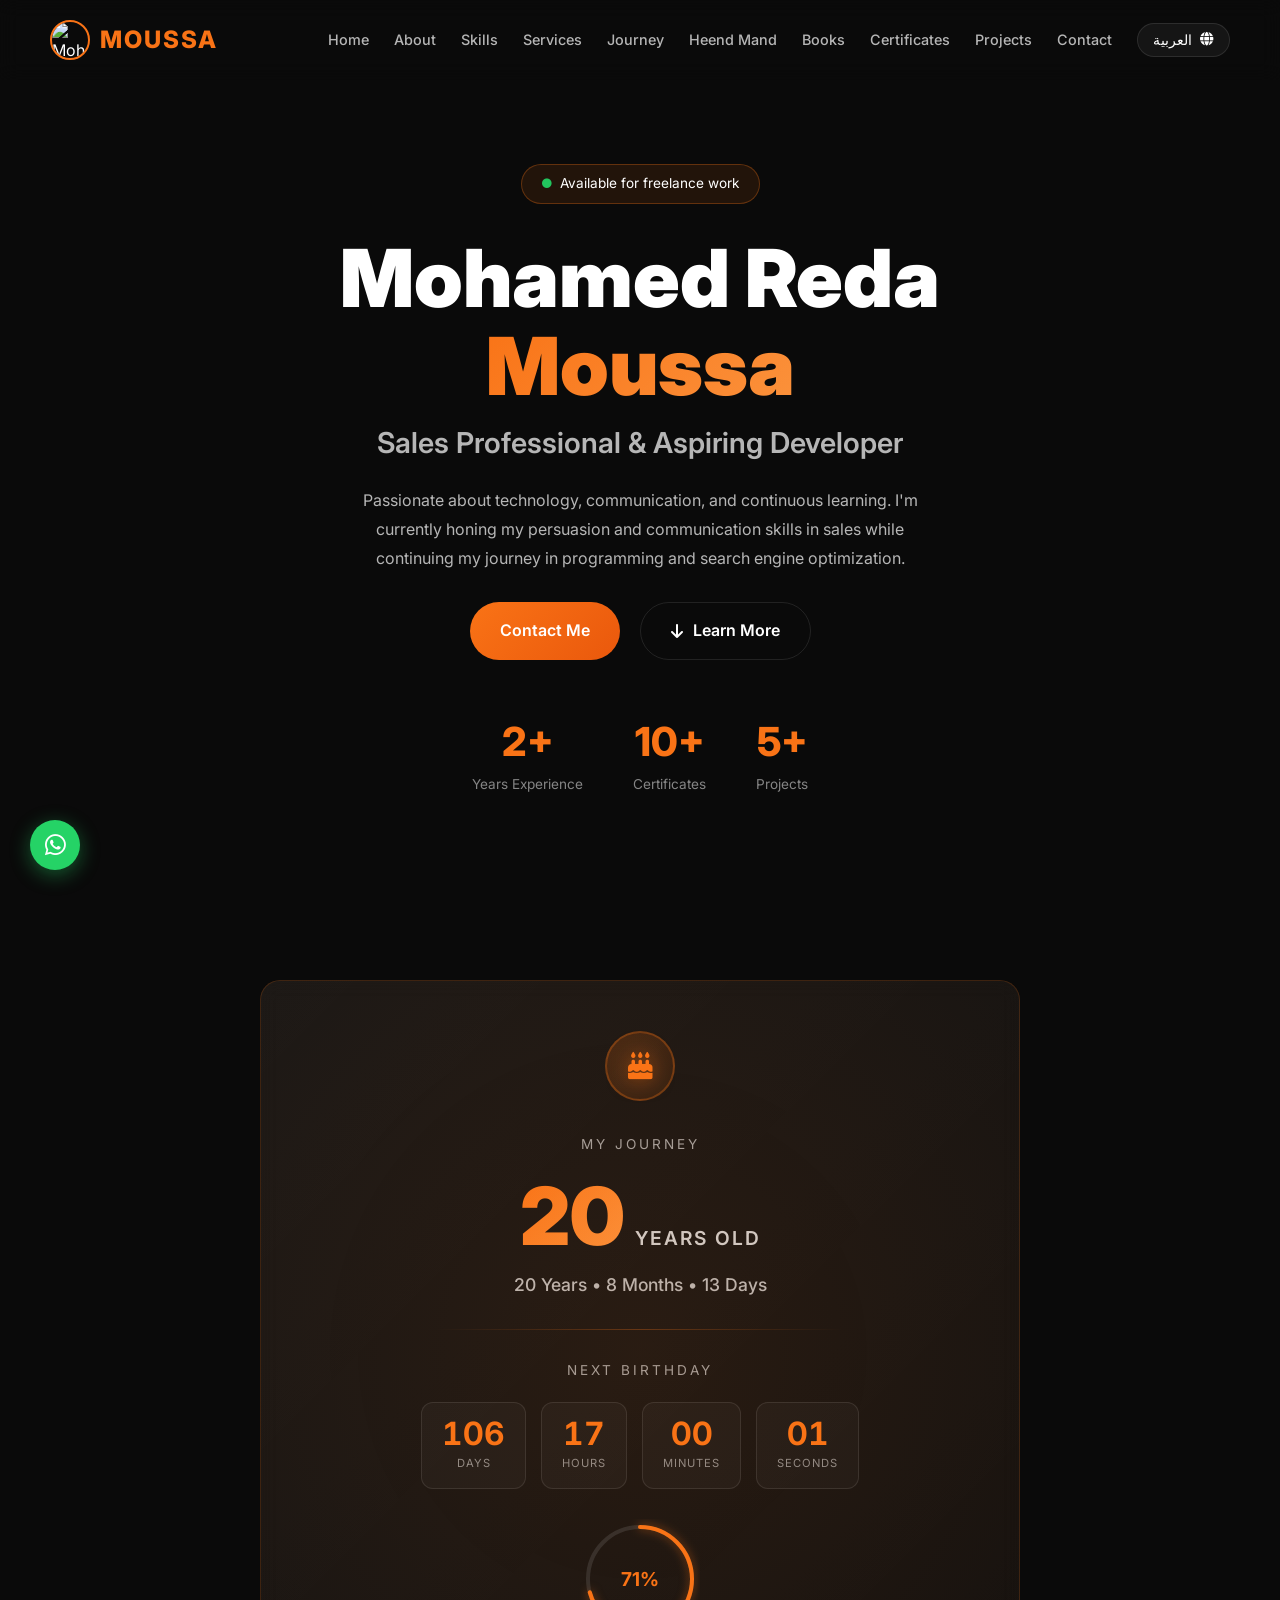
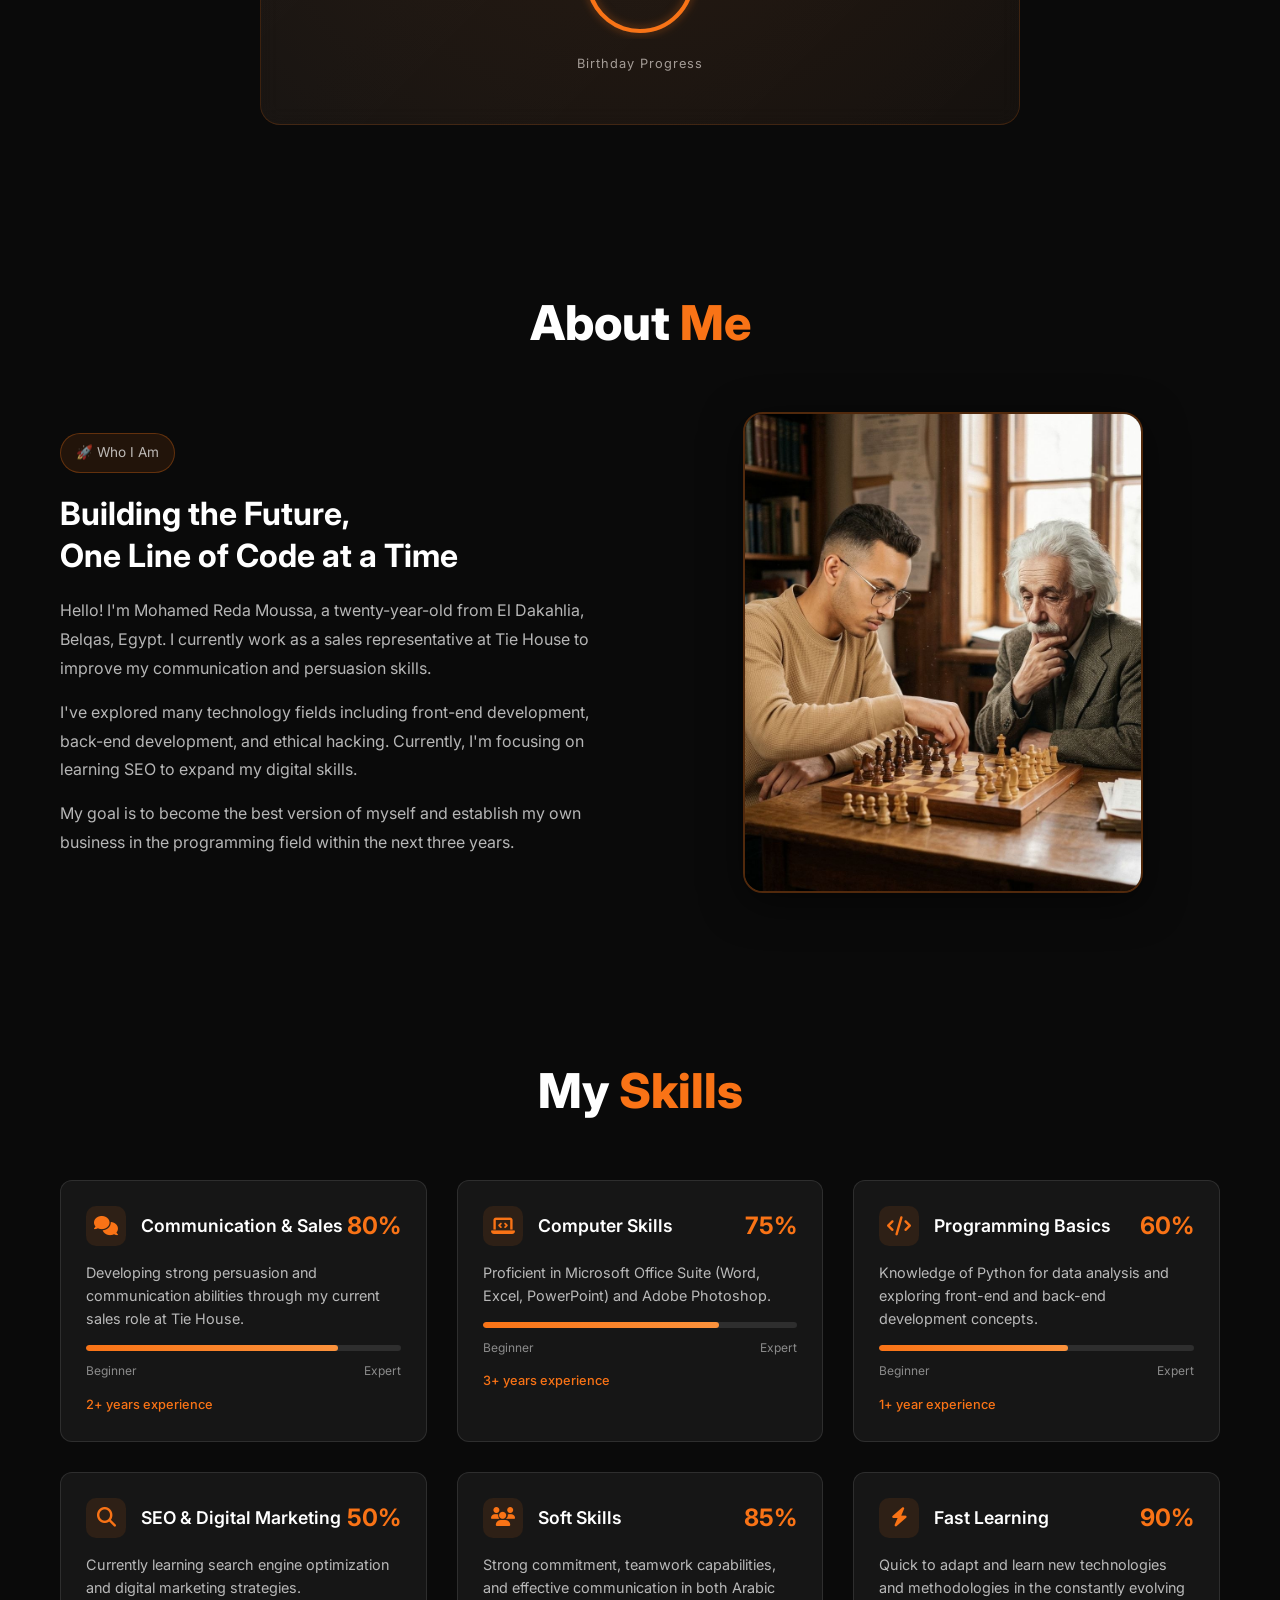
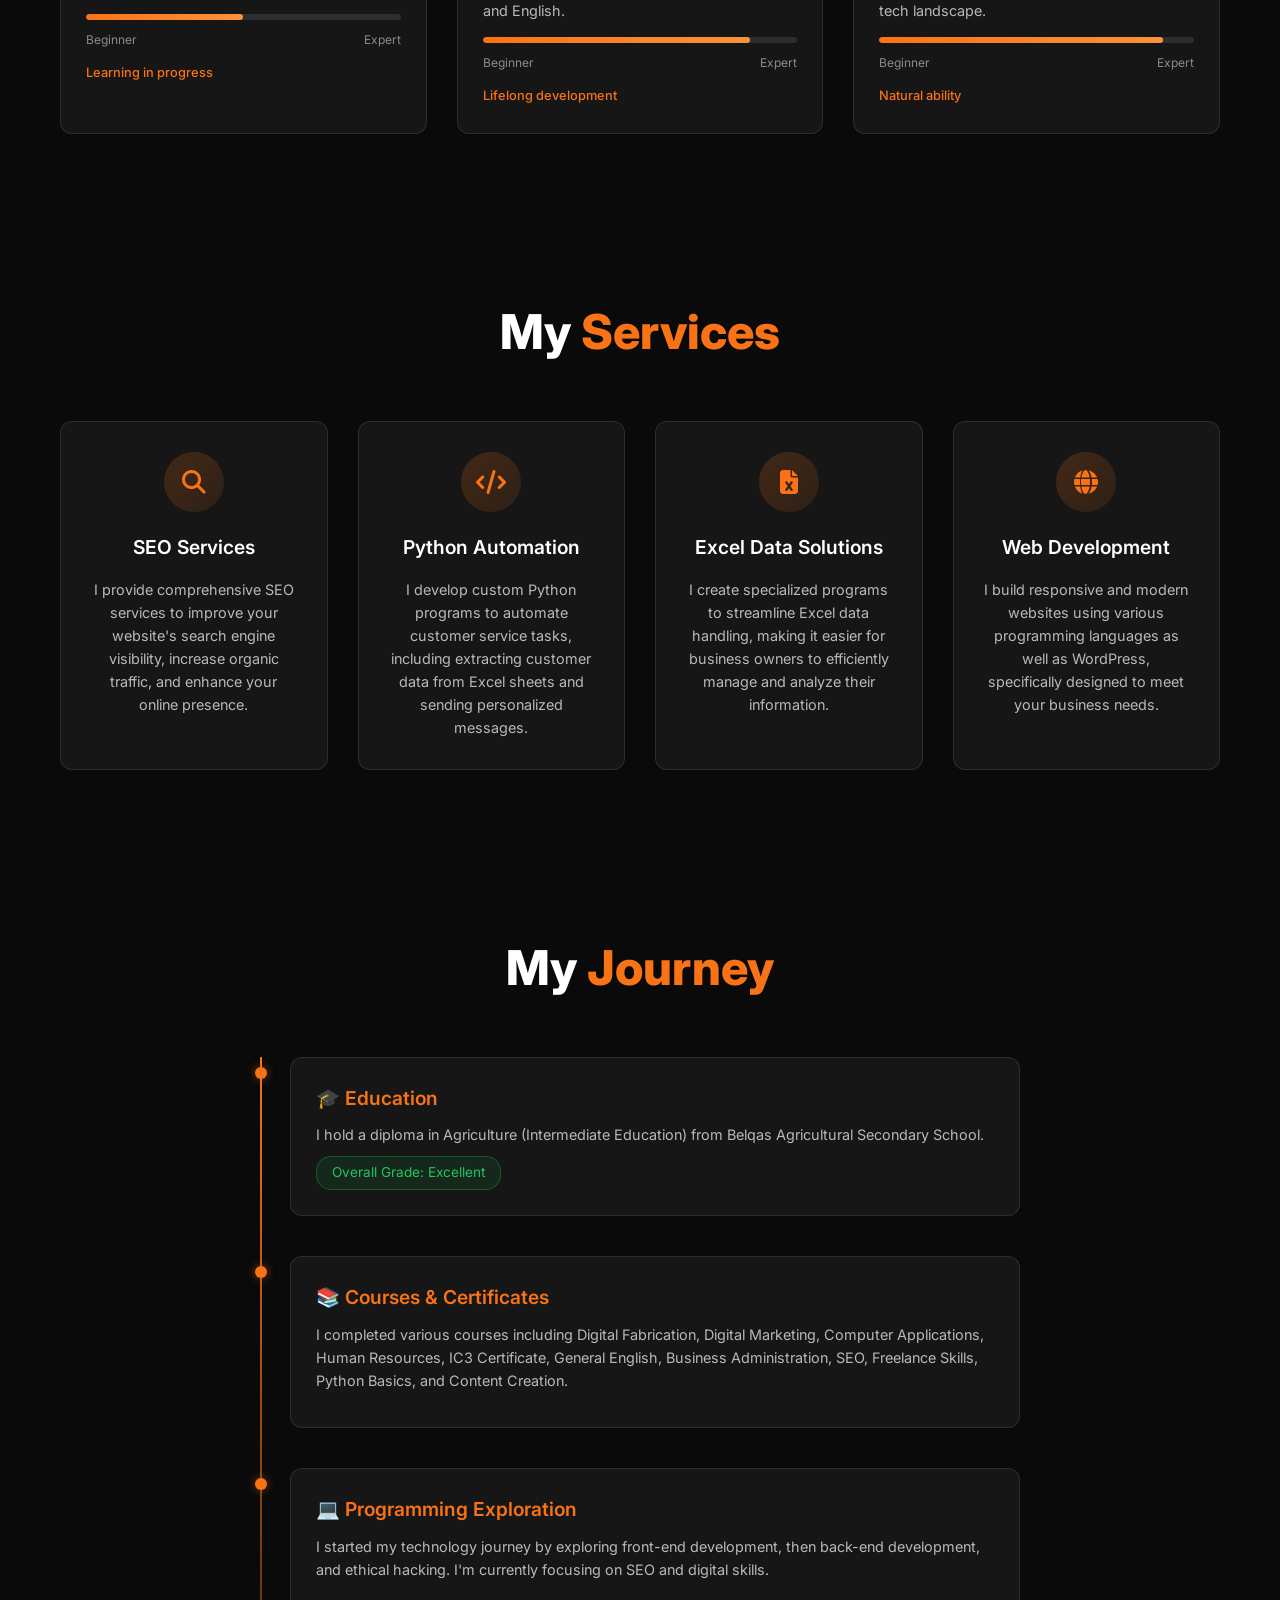
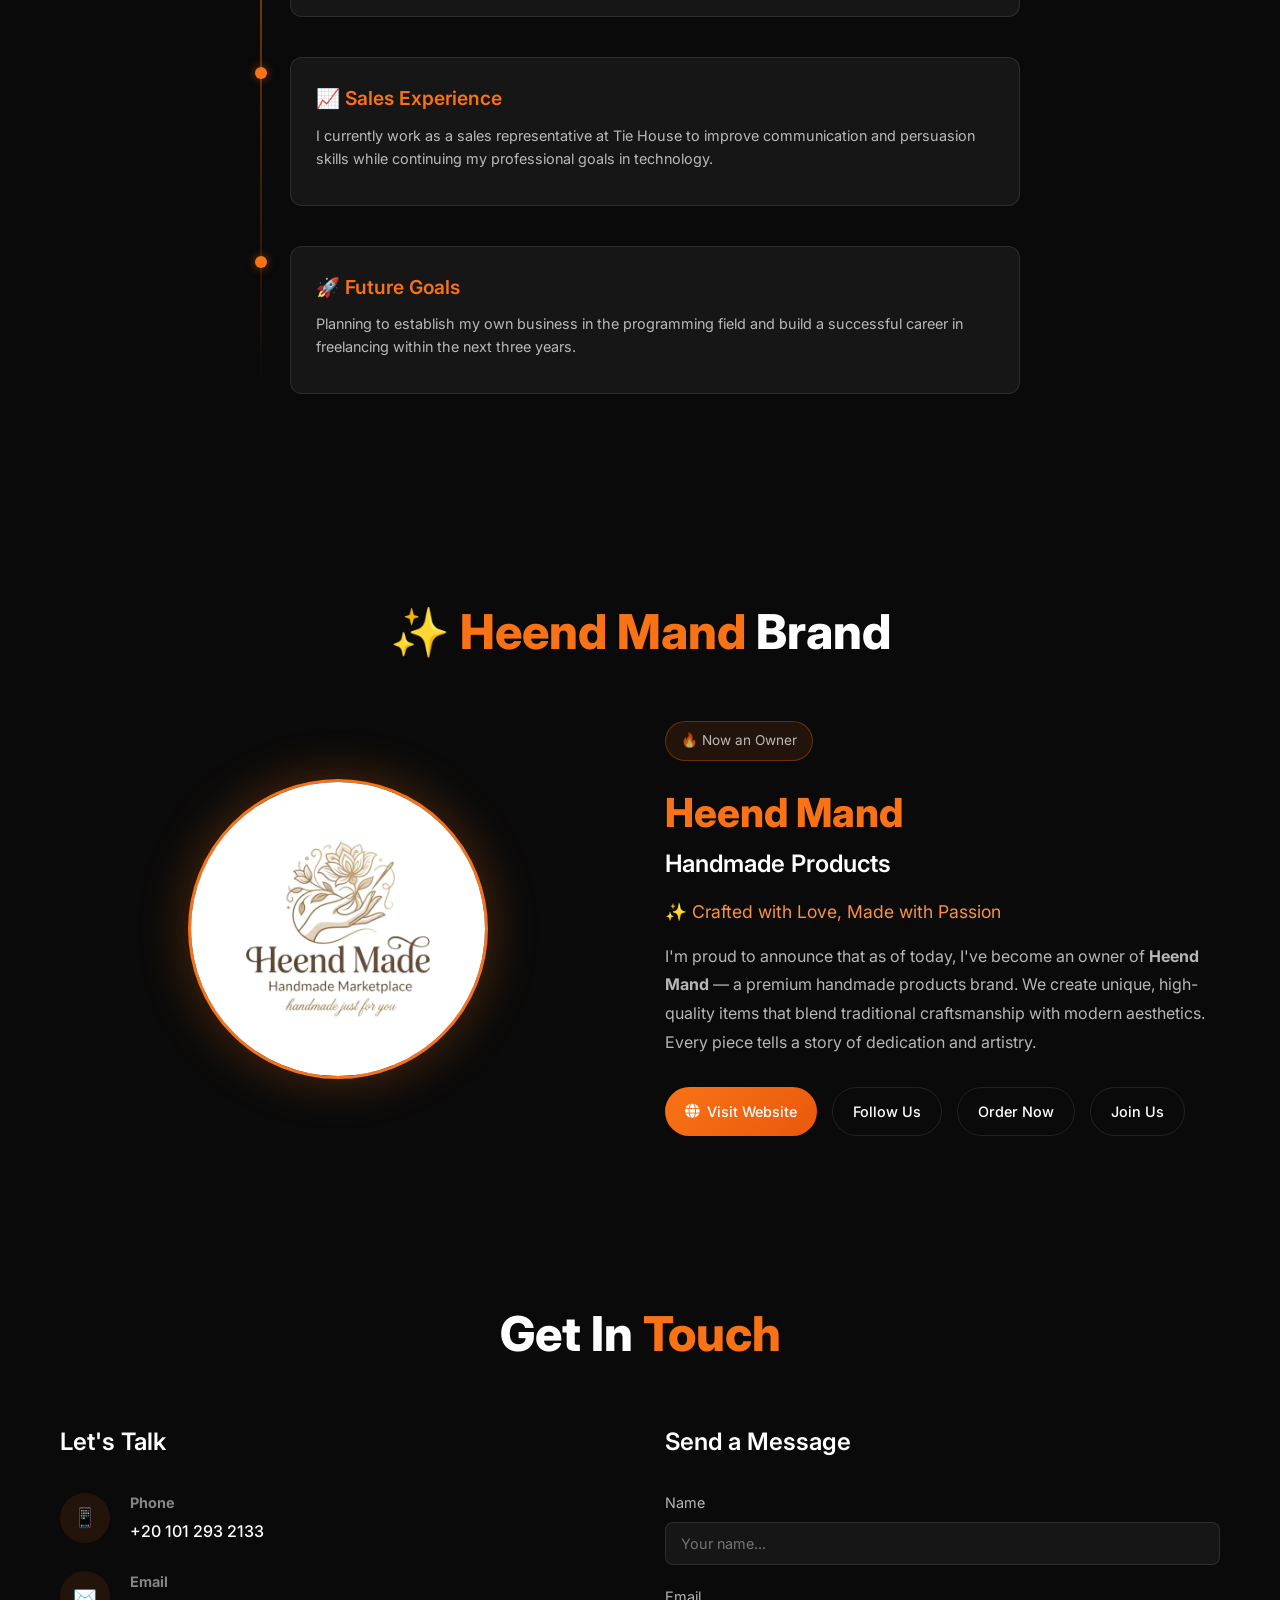
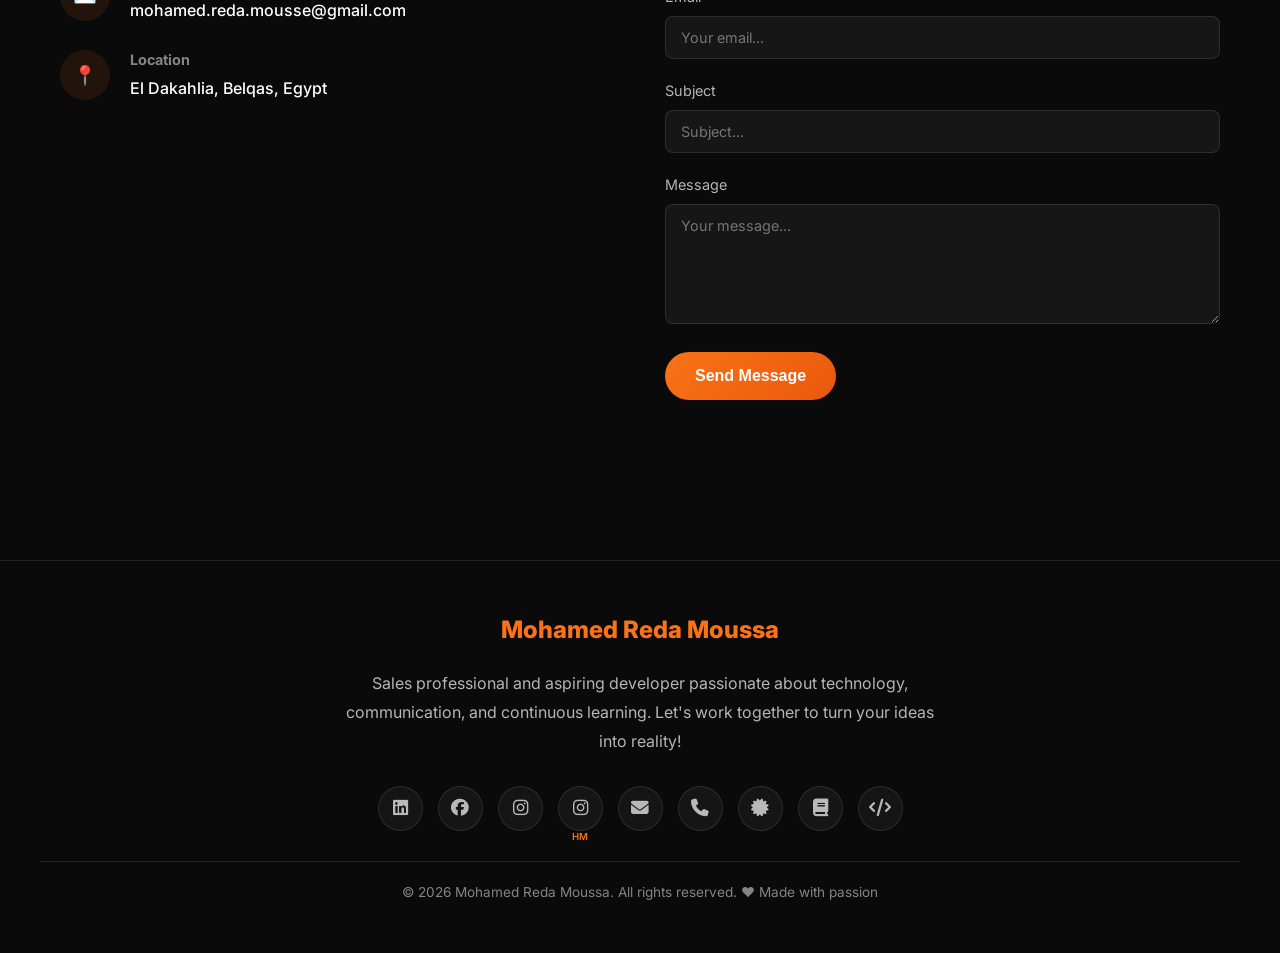
==== commit d6a64271: "Update fmt.Println message from 'Hello' to 'Goodbye'" ====
--- a/index.html
+++ b/index.html
@@ -386,6 +386,10 @@
                        target="_blank" class="brand-link brand-link-secondary">
                         <i class="fab fa-whatsapp"></i> Order Now
                     </a>
+                     <a href="https://the-brand-idea.vercel.app"
+                       target="_blank" class="brand-link brand-link-secondary">
+                        <i class="fab fa-whatsapp"></i> Join Us
+                    </a>
                 </div>
             </div>
         </div>
@@ -506,4 +510,4 @@
     <script src="js/birthday.js"></script>
     <script src="js/main.js"></script>
 </body>
-</html>+</html>
